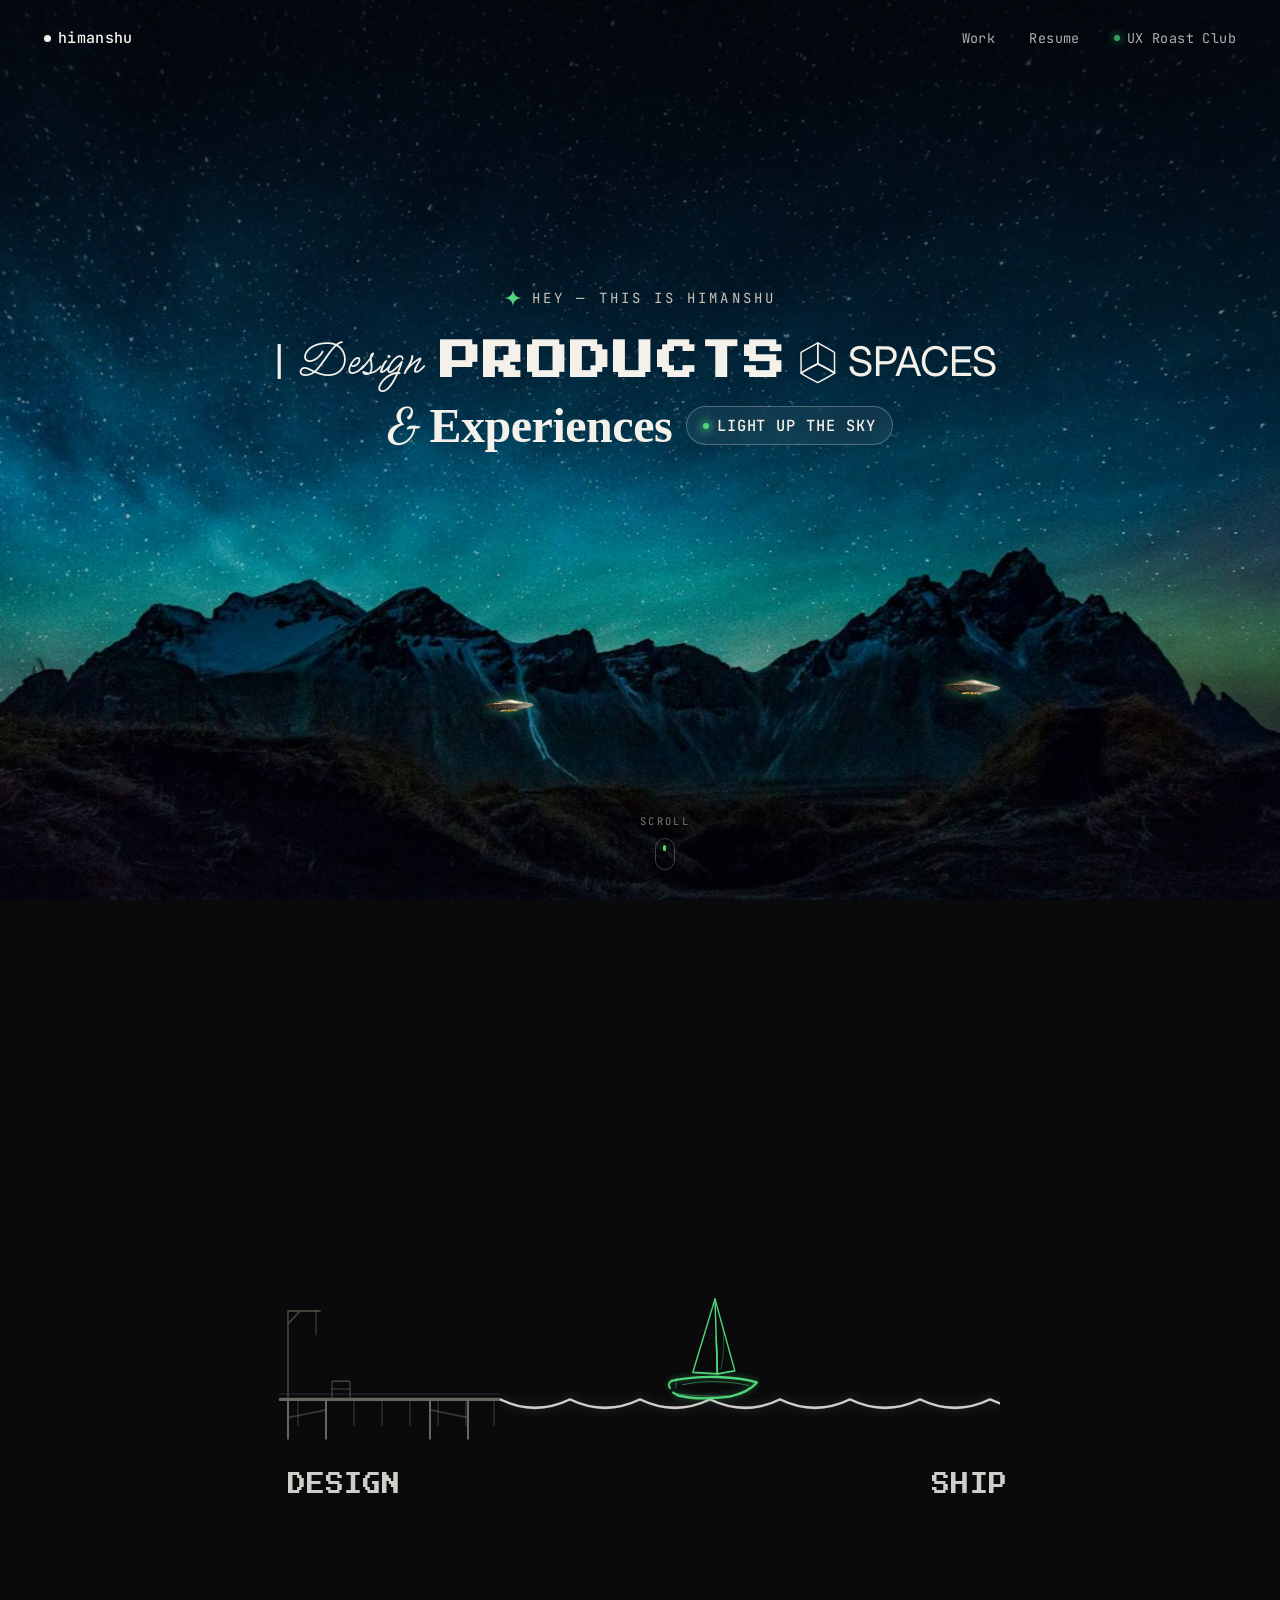
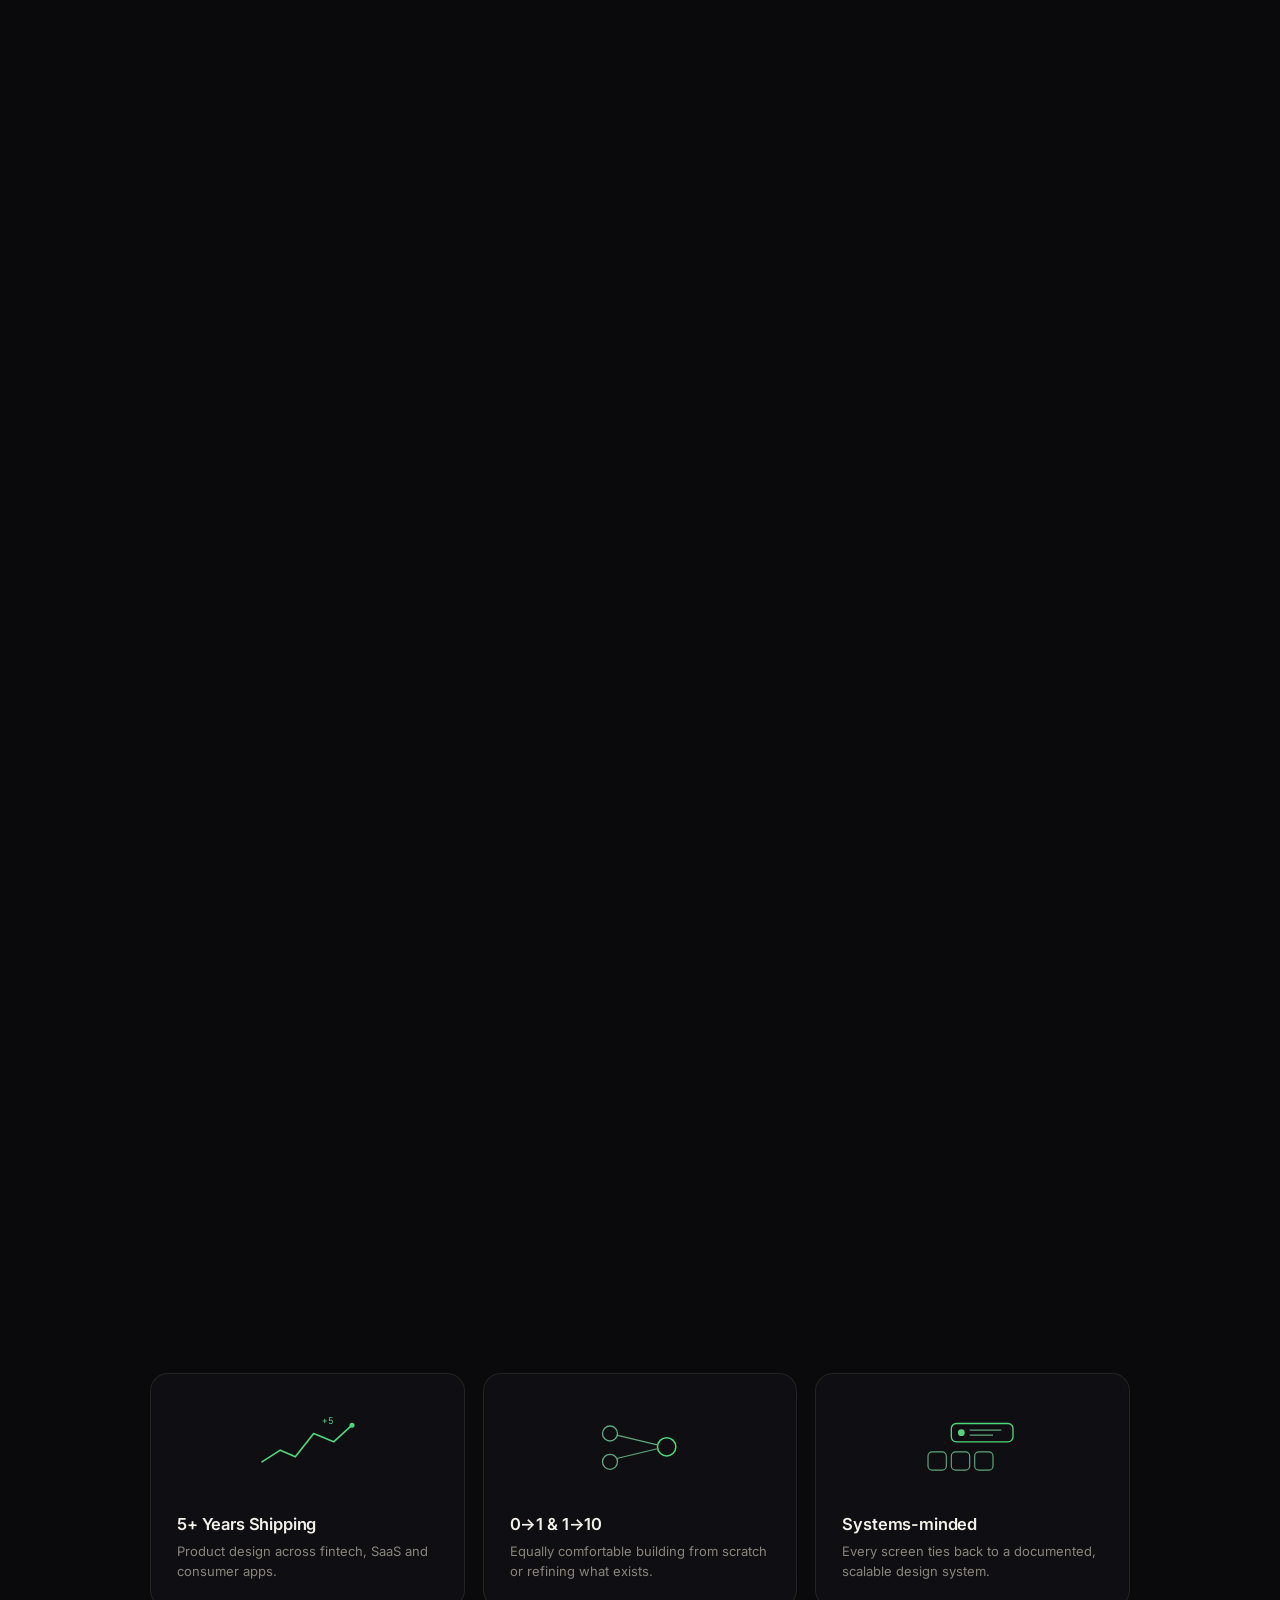
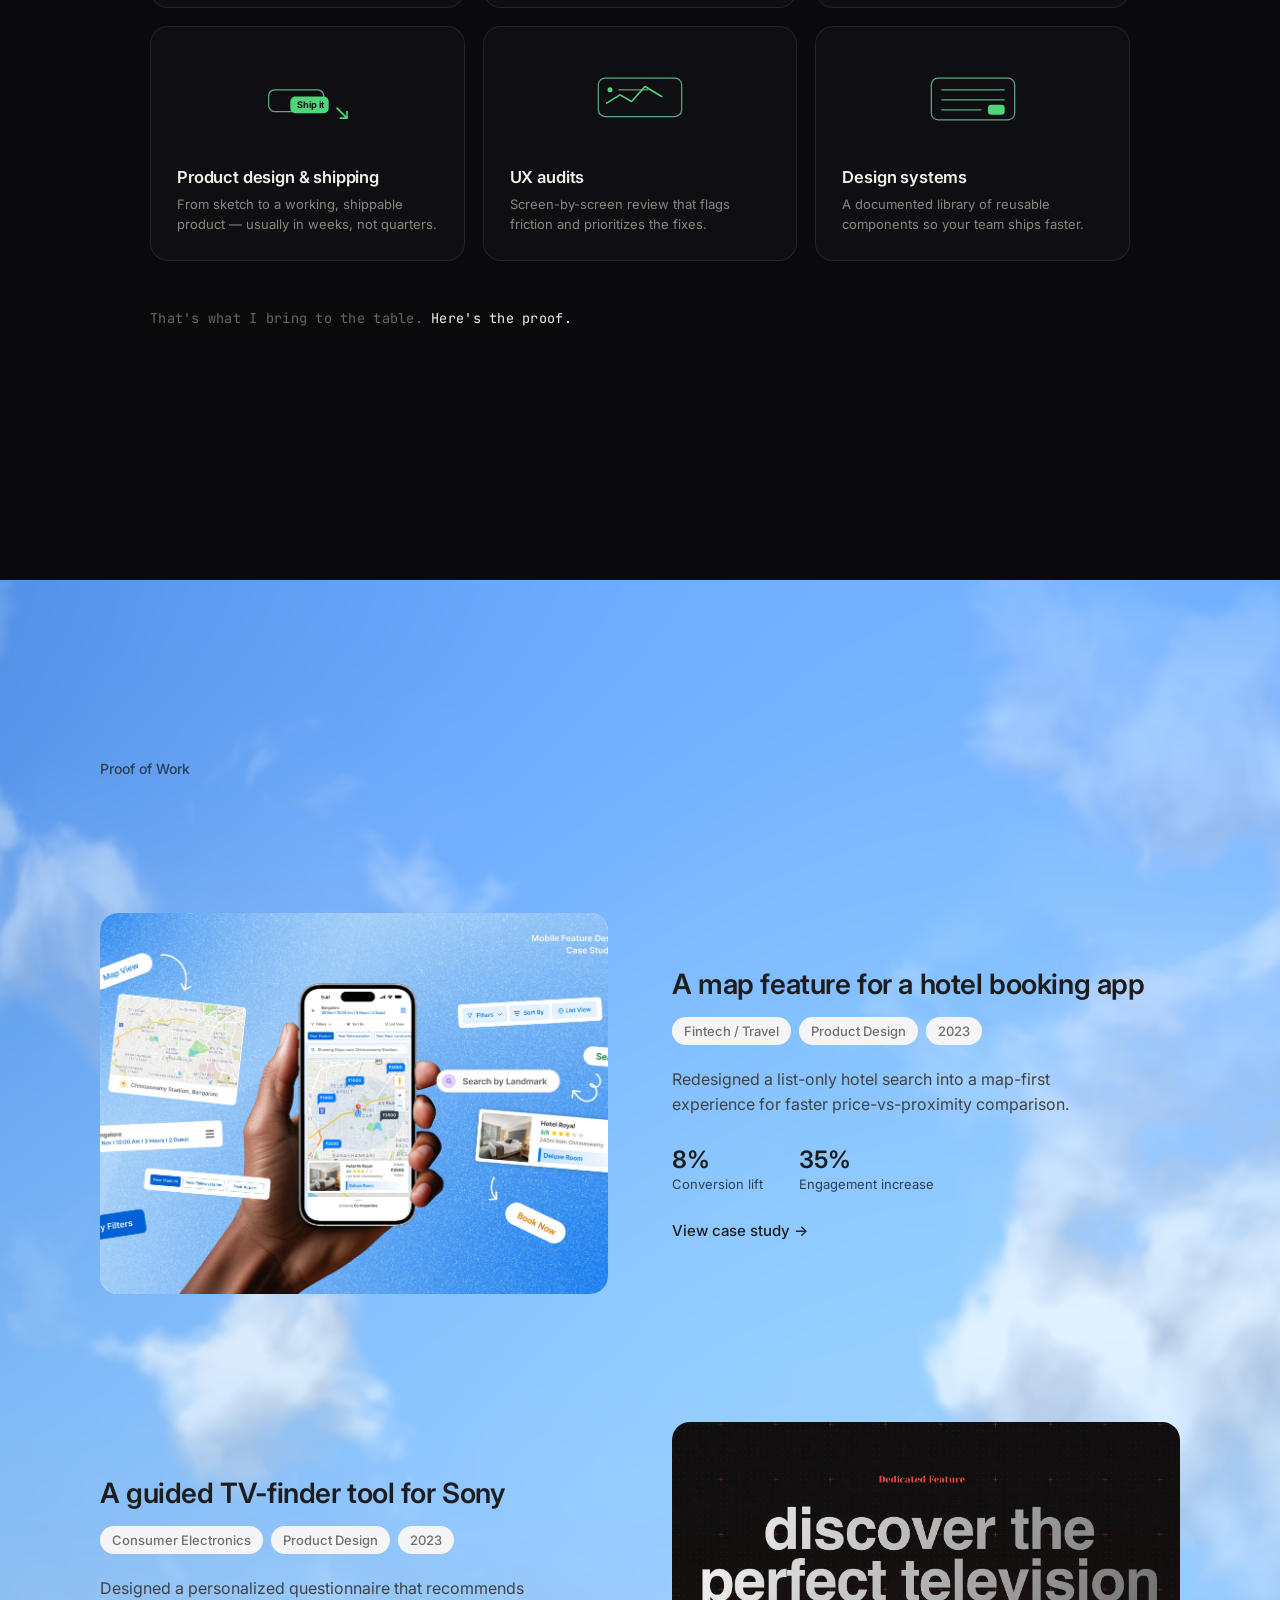
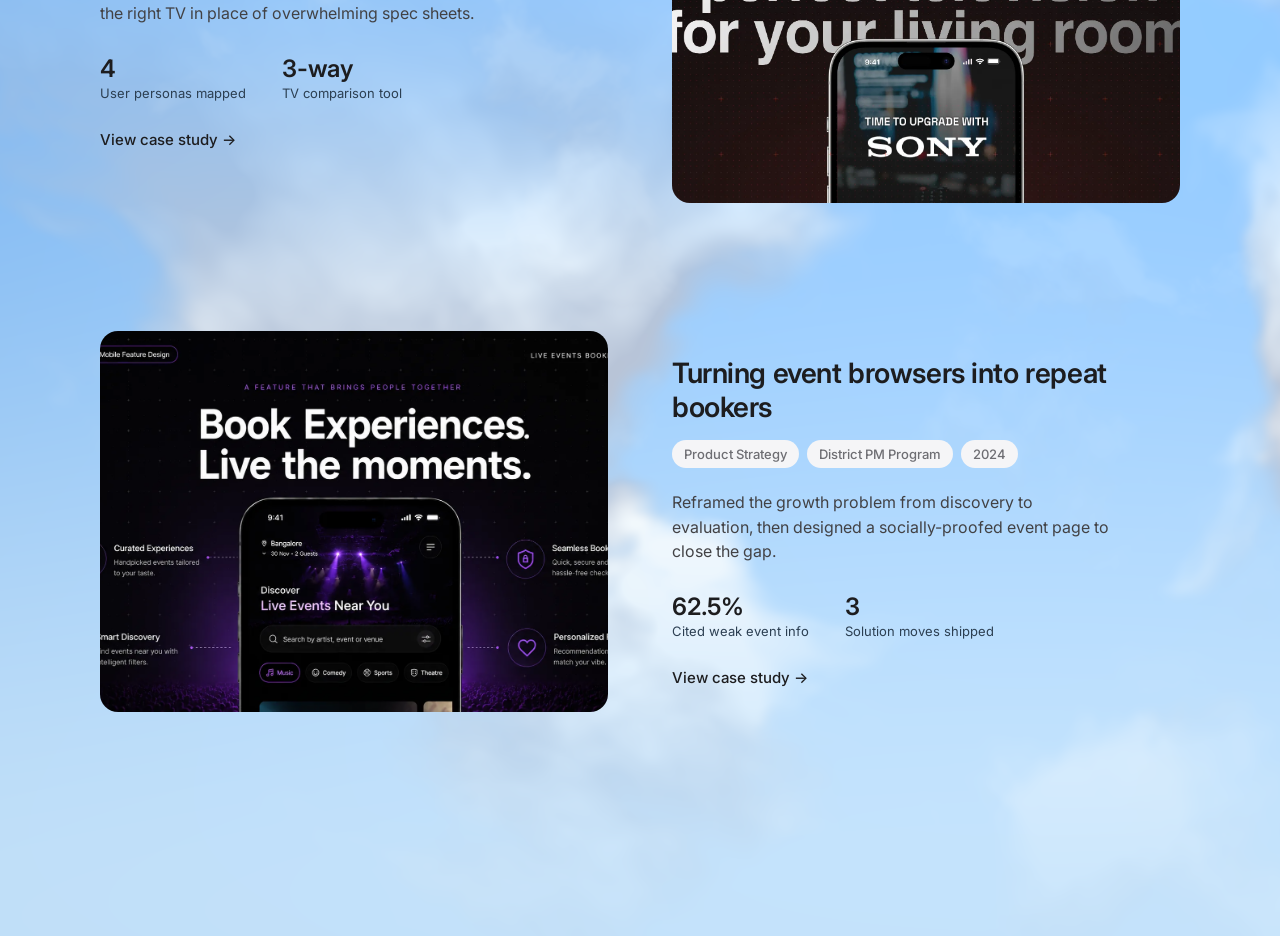
==== index.html @ 81240853 "rebuild proof of work section to match design Swap the flat white background for the design's sky-bl" ====
<!DOCTYPE html>
<html lang="en">
<head>
  <meta charset="UTF-8">
  <meta name="viewport" content="width=device-width, initial-scale=1">
  <title>Himanshu — Portfolio</title>
  <link rel="preconnect" href="https://fonts.googleapis.com">
  <link rel="preconnect" href="https://fonts.gstatic.com" crossorigin>
  <link href="https://fonts.googleapis.com/css2?family=Inter:wght@300;400;500;600;800&family=Dancing+Script:wght@700&family=Press+Start+2P&family=Meow+Script&family=Mountains+of+Christmas:wght@700&family=JetBrains+Mono:wght@400;500&display=swap" rel="stylesheet">
  <link rel="stylesheet" href="css/base.css">
  <link rel="stylesheet" href="css/sections/hero.css">
  <link rel="stylesheet" href="css/sections/ship.css">
  <link rel="stylesheet" href="css/sections/about.css">
  <link rel="stylesheet" href="css/sections/proof-of-work.css">
</head>
<body>

  <div class="bg-gradient bg-gradient--base"></div>
  <div class="bg-gradient bg-gradient--glow"></div>

  <section class="hero" id="hero" data-hero data-screen-label="Hero">

    <img class="hero__bg" data-hero-bg src="assets/images/night-sky.jpg" alt="">
    <div class="hero__gradient hero__gradient--bottom"></div>
    <div class="hero__gradient hero__gradient--vignette"></div>
    <canvas class="hero__aurora" data-hero-canvas></canvas>

    <div class="ufo ufo--a" data-ufo="0">
      <svg class="ufo__beam" viewBox="0 0 60 180">
        <path class="ufo__beam-path" data-ufo-beam d="M30 24 L4 165 L56 165 Z" fill="url(#ufoBeamGradientA)"></path>
        <defs>
          <linearGradient id="ufoBeamGradientA" x1="0" y1="0" x2="0" y2="1">
            <stop offset="0%" stop-color="#4fd67a" stop-opacity="0.85"></stop>
            <stop offset="100%" stop-color="#4fd67a" stop-opacity="0"></stop>
          </linearGradient>
        </defs>
      </svg>
      <img class="ufo__shape" data-ufo-shape src="assets/icons/ufo.png" alt="">
      <svg class="ufo__cloud" data-ufo-cloud viewBox="0 0 60 44">
        <g class="ufo__cloud-group" transform="translate(30 22) scale(2.6, 2.4) translate(-30 -22)">
          <ellipse cx="30" cy="22" rx="15" ry="9" fill="#f4f1ea" opacity="0.85"></ellipse>
          <ellipse cx="18" cy="24" rx="9" ry="7" fill="#f4f1ea" opacity="0.75"></ellipse>
          <ellipse cx="42" cy="24" rx="10" ry="7.5" fill="#f4f1ea" opacity="0.75"></ellipse>
          <ellipse cx="24" cy="17" rx="8" ry="6.5" fill="#f4f1ea" opacity="0.7"></ellipse>
          <ellipse cx="36" cy="16" rx="7.5" ry="6" fill="#f4f1ea" opacity="0.7"></ellipse>
          <ellipse cx="30" cy="27" rx="20" ry="6" fill="#f4f1ea" opacity="0.55"></ellipse>
        </g>
      </svg>
    </div>

    <div class="ufo ufo--b" data-ufo="1">
      <svg class="ufo__beam" viewBox="0 0 60 180">
        <path class="ufo__beam-path" data-ufo-beam d="M30 24 L4 165 L56 165 Z" fill="url(#ufoBeamGradientB)"></path>
        <defs>
          <linearGradient id="ufoBeamGradientB" x1="0" y1="0" x2="0" y2="1">
            <stop offset="0%" stop-color="#4fd67a" stop-opacity="0.85"></stop>
            <stop offset="100%" stop-color="#4fd67a" stop-opacity="0"></stop>
          </linearGradient>
        </defs>
      </svg>
      <img class="ufo__shape" data-ufo-shape src="assets/icons/ufo.png" alt="">
      <svg class="ufo__cloud" data-ufo-cloud viewBox="0 0 60 44">
        <g class="ufo__cloud-group" transform="translate(30 22) scale(2.6, 2.4) translate(-30 -22)">
          <ellipse cx="30" cy="22" rx="15" ry="9" fill="#f4f1ea" opacity="0.85"></ellipse>
          <ellipse cx="18" cy="24" rx="9" ry="7" fill="#f4f1ea" opacity="0.75"></ellipse>
          <ellipse cx="42" cy="24" rx="10" ry="7.5" fill="#f4f1ea" opacity="0.75"></ellipse>
          <ellipse cx="24" cy="17" rx="8" ry="6.5" fill="#f4f1ea" opacity="0.7"></ellipse>
          <ellipse cx="36" cy="16" rx="7.5" ry="6" fill="#f4f1ea" opacity="0.7"></ellipse>
          <ellipse cx="30" cy="27" rx="20" ry="6" fill="#f4f1ea" opacity="0.55"></ellipse>
        </g>
      </svg>
    </div>

    <nav class="hero__nav">
      <a href="#" class="hero__logo"><span class="hero__logo-dot"></span>himanshu</a>
      <div class="hero__nav-links">
        <a href="#work" class="hero__nav-link">Work</a>
        <a href="#resume" class="hero__nav-link">Resume</a>
        <a href="#roast" class="hero__nav-link hero__nav-link--accent">
          <span class="hero__nav-dot"></span>UX Roast Club
        </a>
      </div>
    </nav>

    <div class="hero__content" data-hero-text>
      <p class="hero__eyebrow">
        <svg class="hero__eyebrow-icon" viewBox="0 0 24 24" width="18" height="18">
          <path d="M12 0 C12 7, 17 12, 24 12 C17 12, 12 17, 12 24 C12 17, 7 12, 0 12 C7 12, 12 7, 12 0 Z" fill="#4fd67a"></path>
        </svg>
        Hey — This is Himanshu
      </p>
      <h1 class="hero__headline">
        <span class="hero__headline-row">
          <span class="hero__word hero__word--i">I</span>
          <span class="hero__word hero__word--design">Design</span>
          <span class="hero__word hero__word--products">Products</span>
          <span class="hero__cube" data-cube tabindex="0">
            <svg class="hero__cube-shape hero__cube-shape--cube is-active" viewBox="0 0 46 46">
              <g transform="rotate(180 22 24)">
                <path d="M22 4 C 28 7.3, 34.5 10, 39 13.5 C 34 16.7, 28.3 20, 22 23 C 16 20, 9.8 16.8, 5 13.5 C 10 10.2, 16 7.1, 22 4 Z" fill="none" stroke="currentColor" stroke-width="1.5" stroke-linejoin="round" stroke-linecap="round"></path>
                <path d="M5 13.5 C 5.3 20.3, 5 27.4, 5.2 34.5 C 8.9 36.8, 13.6 39.4, 22 44 C 22.3 37, 21.8 30, 22 23 C 16 20, 9.8 16.8, 5 13.5 Z" fill="none" stroke="currentColor" stroke-width="1.5" stroke-linejoin="round" stroke-linecap="round"></path>
                <path d="M39 13.5 C 38.6 20.4, 39.1 27.3, 38.9 34.5 C 35 36.9, 30 39.6, 22 44 C 21.7 37, 22.2 30, 22 23 C 28.3 20, 34 16.7, 39 13.5 Z" fill="none" stroke="currentColor" stroke-width="1.5" stroke-linejoin="round" stroke-linecap="round"></path>
              </g>
            </svg>
            <svg class="hero__cube-shape hero__cube-shape--pyramid" viewBox="0 0 46 46">
              <path d="M4 42 L4 33 L14 33 L14 25 L24 25 L24 16 L34 16 L34 6" fill="none" stroke="currentColor" stroke-width="1.6" stroke-linejoin="round" stroke-linecap="round"></path>
              <path d="M4 42 L10 45.5 L10 36.5 L4 33 M14 33 L20 36.5 L20 28.5 L14 25 M24 25 L30 28.5 L30 19.5 L24 16 M34 16 L40 19.5 L40 9.5 L34 6" fill="none" stroke="currentColor" stroke-width="1.6" stroke-linejoin="round" stroke-linecap="round"></path>
              <path d="M10 45.5 L20 42 L20 36.5 M20 36.5 L30 33 L30 28.5 M30 28.5 L40 25 L40 19.5" fill="none" stroke="currentColor" stroke-width="1.6" stroke-linejoin="round" stroke-linecap="round"></path>
            </svg>
            <svg class="hero__cube-shape hero__cube-shape--cylinder" viewBox="0 0 46 46">
              <path d="M9 5 L9 42 L20 42 L20 6" fill="none" stroke="currentColor" stroke-width="1.5" stroke-linejoin="round" stroke-linecap="round"></path>
              <path d="M20 6 L38 12 L33 40 L20 42" fill="none" stroke="currentColor" stroke-width="1.5" stroke-linejoin="round" stroke-linecap="round"></path>
              <circle cx="29" cy="26" r="1.4" fill="currentColor"></circle>
            </svg>
            <svg class="hero__cube-shape hero__cube-shape--window" viewBox="0 0 46 46">
              <path d="M14 42 L14 14 C 14 7, 18 3, 23 3 C 28 3, 32 7, 32 14 L32 42" fill="none" stroke="currentColor" stroke-width="1.5" stroke-linejoin="round" stroke-linecap="round"></path>
              <path d="M14 20 L32 20 M23 5 L23 42 M14 30 L32 30" fill="none" stroke="currentColor" stroke-width="1.3" stroke-linejoin="round" stroke-linecap="round"></path>
            </svg>
          </span>
          <span class="hero__word hero__word--spaces">Spaces</span>
          <span class="hero__break"></span>
          <span class="hero__word hero__word--amp">&amp;</span>
          <span class="hero__word hero__word--experiences">Experiences</span>
          <button type="button" class="hero__glow-btn" data-glow-btn>
            <span class="hero__glow-dot" data-glow-dot></span>
            <span data-glow-label>Light Up the Sky</span>
          </button>
        </span>
      </h1>
    </div>

    <div class="hero__scroll">
      <span class="hero__scroll-label">scroll</span>
      <span class="hero__scroll-track"><span class="hero__scroll-dot"></span></span>
    </div>

  </section>

  <section class="ship" id="ship" data-ship data-screen-label="Ship Interlude">
    <div class="ship__scroll-space">
      <div class="ship__sticky">
        <div class="ship__scene" data-ship-scene>
          <div class="ship__stage">
            <svg class="ship__svg" viewBox="0 0 860 200" width="100%" height="260" preserveAspectRatio="none">
              <g transform="translate(70, 30)">
                <path class="ship__dock" style="stroke-width: 1.6; stroke-linecap: round; stroke-linejoin: round; opacity: 0.6;" d="M8 108 L8 40 M8 40 L40 40 M8 50 L20 40"></path>
                <path class="ship__dock" style="stroke-width: 1.4; stroke-linecap: round; opacity: 0.5;" d="M36 40 L36 58"></path>
                <rect class="ship__dock" style="stroke-width: 1.4; opacity: 0.55;" x="52" y="94" width="18" height="14" rx="1.5"></rect>
                <path class="ship__dock" style="stroke-width: 1.2; opacity: 0.45;" d="M52 100 L70 100"></path>
                <path class="ship__dock" style="stroke-width: 2.4; stroke-linecap: round;" d="M0 108 L220 108"></path>
                <path class="ship__dock" style="stroke-width: 1; stroke-linecap: round; opacity: 0.55;" d="M18 108 L18 128 M46 108 L46 128 M74 108 L74 128 M102 108 L102 128 M130 108 L130 128 M158 108 L158 128 M186 108 L186 128 M214 108 L214 128"></path>
                <path class="ship__dock" style="stroke-width: 2; stroke-linecap: round;" d="M8 108 L8 138 M46 108 L46 138 M150 108 L150 138 M188 108 L188 138"></path>
                <path class="ship__dock" style="stroke-width: 1.3; opacity: 0.5;" d="M8 122 L46 116 M150 116 L188 122"></path>
                <path class="ship__dock" style="stroke-width: 1; stroke-linecap: round; opacity: 0.3;" d="M0 104 L220 104"></path>

                <text class="ship__label" x="8" y="182" text-anchor="start">DESIGN</text>
                <text class="ship__label" x="690" y="182" text-anchor="middle">SHIP</text>

                <clipPath id="shipWaterClip"><rect x="220" y="82" width="500" height="90"></rect></clipPath>
                <g clip-path="url(#shipWaterClip)">
                  <path class="ship__water" d="M220 108 Q 255 121 290 108 Q 325 121 360 108 Q 395 121 430 108 Q 465 121 500 108 Q 535 121 570 108 Q 605 121 640 108 Q 675 121 710 108 Q 745 121 780 108 Q 815 121 850 108 Q 885 121 920 108 Q 955 121 990 108"></path>
                </g>

                <g class="ship__vessel" data-ship-vessel>
                  <g class="ship__vessel-scale">
                    <g class="ship__vessel-drift" data-ship-drift>
                      <g class="ship__vessel-bob" data-ship-bob>
                        <g class="ship__vessel-lines">
                          <path class="ship__line ship__line--hull" style="--dash: 300;" d="M20 100 Q 15 95 22 91 Q 60 85 100 86 Q 140 87 165 93 Q 150 106 120 111 Q 70 116 35 110 Q 22 106 20 100 Z"></path>
                          <path class="ship__line ship__line--deck" style="--dash: 115;" d="M40 96 Q 70 91 100 92 Q 130 93 152 97"></path>
                          <path class="ship__line ship__line--keel" style="--dash: 120;" d="M30 107 Q 70 112 120 110 Q 138 109 148 104"></path>
                          <path class="ship__line ship__line--mast" style="--dash: 97;" d="M95 -14 L99 82"></path>
                          <path class="ship__line ship__line--jib" style="--dash: 180;" d="M95 -14 L58 80 L99 82 Z"></path>
                          <path class="ship__line ship__line--main" style="--dash: 175;" d="M95 -14 L128 78 L99 82 Z"></path>
                          <path class="ship__line ship__line--batten" style="--dash: 60;" d="M108 20 Q 112 50 105 76"></path>
                          <path class="ship__line ship__line--porthole" style="--dash: 18;" d="M30 100 L30 90 Q 30 87 33 88"></path>
                        </g>
                      </g>
                    </g>
                  </g>
                </g>
              </g>
            </svg>
          </div>
        </div>
      </div>
    </div>
  </section>

  <section class="about" id="about" data-about>
    <div class="about__inner">
      <div class="about__grid">

        <article class="about-card" style="--delay: 0.04s;">
          <div class="about-card__icon">
            <svg viewBox="0 0 120 70" width="100" height="60">
              <path class="about-chart-line" d="M6 54 L28 40 L46 48 L68 20 L92 30 L114 10"></path>
              <circle class="about-chart-dot" cx="114" cy="10" r="3"></circle>
              <text class="about-chart-label" x="78" y="8">+5</text>
            </svg>
          </div>
          <div class="about-card__body">
            <h3 class="about-card__title">5+ Years Shipping</h3>
            <p class="about-card__desc">Product design across fintech, SaaS and consumer apps.</p>
          </div>
        </article>

        <article class="about-card" style="--delay: 0.09s;">
          <div class="about-card__icon">
            <svg viewBox="0 0 120 70" width="100" height="60">
              <circle class="about-node" cx="24" cy="20" r="9"></circle>
              <circle class="about-node about-node--delay" cx="24" cy="54" r="9"></circle>
              <circle class="about-node--big" cx="92" cy="36" r="11"></circle>
              <path class="about-node-link" d="M32 22 L82 34 M32 50 L82 38"></path>
            </svg>
          </div>
          <div class="about-card__body">
            <h3 class="about-card__title">0&rarr;1 &amp; 1&rarr;10</h3>
            <p class="about-card__desc">Equally comfortable building from scratch or refining what exists.</p>
          </div>
        </article>

        <article class="about-card" style="--delay: 0.14s;">
          <div class="about-card__icon">
            <svg viewBox="0 0 120 70" width="100" height="60">
              <rect class="about-frame" x="34" y="8" width="74" height="22" rx="6"></rect>
              <circle class="about-frame-dot" cx="46" cy="19" r="4"></circle>
              <path class="about-frame-lines" d="M56 16 L94 16 M56 22 L84 22"></path>
              <rect class="about-block" x="6" y="42" width="22" height="22" rx="5"></rect>
              <rect class="about-block about-block--d2" x="34" y="42" width="22" height="22" rx="5"></rect>
              <rect class="about-block about-block--d3" x="62" y="42" width="22" height="22" rx="5"></rect>
            </svg>
          </div>
          <div class="about-card__body">
            <h3 class="about-card__title">Systems-minded</h3>
            <p class="about-card__desc">Every screen ties back to a documented, scalable design system.</p>
          </div>
        </article>

        <article class="about-card" style="--delay: 0.19s;">
          <div class="about-card__icon">
            <svg viewBox="0 0 120 70" width="100" height="60">
              <rect class="about-ship-frame" x="14" y="24" width="66" height="26" rx="7"></rect>
              <rect class="about-ship-btn" x="40" y="32" width="46" height="20" rx="6"></rect>
              <text class="about-ship-label" x="48" y="46">Ship it</text>
              <path class="about-cursor" d="M96 46 L108 58 M108 58 L100 58 M108 58 L108 50"></path>
            </svg>
          </div>
          <div class="about-card__body">
            <h3 class="about-card__title">Product design &amp; shipping</h3>
            <p class="about-card__desc">From sketch to a working, shippable product — usually in weeks, not quarters.</p>
          </div>
        </article>

        <article class="about-card" style="--delay: 0.24s;">
          <div class="about-card__icon">
            <svg viewBox="0 0 120 70" width="100" height="60">
              <rect class="about-audit-frame" x="10" y="10" width="100" height="46" rx="8"></rect>
              <circle class="about-audit-dot" cx="24" cy="24" r="3"></circle>
              <path class="about-audit-line" d="M34 24 L70 24"></path>
              <path class="about-audit-check" d="M20 40 L36 30 L50 38 L66 20 L86 32"></path>
            </svg>
          </div>
          <div class="about-card__body">
            <h3 class="about-card__title">UX audits</h3>
            <p class="about-card__desc">Screen-by-screen review that flags friction and prioritizes the fixes.</p>
          </div>
        </article>

        <article class="about-card" style="--delay: 0.29s;">
          <div class="about-card__icon">
            <svg viewBox="0 0 120 70" width="100" height="60">
              <rect class="about-ds-frame" x="10" y="10" width="100" height="50" rx="8"></rect>
              <path class="about-ds-lines" d="M22 24 L98 24 M22 36 L98 36 M22 48 L70 48"></path>
              <rect class="about-ds-badge" x="78" y="42" width="20" height="12" rx="4"></rect>
            </svg>
          </div>
          <div class="about-card__body">
            <h3 class="about-card__title">Design systems</h3>
            <p class="about-card__desc">A documented library of reusable components so your team ships faster.</p>
          </div>
        </article>

      </div>
      <p class="about__note">That's what I bring to the table. <span class="about__note-strong">Here's the proof.</span></p>
    </div>
  </section>

  <section class="proof" id="work" data-proof data-screen-label="Proof of Work">
    <canvas class="proof__sky" data-proof-sky></canvas>
    <div class="proof__inner">
      <p class="proof__label">Proof of Work</p>

      <a class="proof__item" href="hotel-map.html">
        <div class="proof__media" style="order: 1; background: #eef3fb;">
          <img class="proof__media-img" src="assets/case-studies/proof-of-work/hotel-card.webp" alt="">
        </div>
        <div class="proof__body" style="order: 2;">
          <h3 class="proof__title">A map feature for a hotel booking app</h3>
          <div class="proof__tags">
            <span class="proof__tag">Fintech / Travel</span>
            <span class="proof__tag">Product Design</span>
            <span class="proof__tag">2023</span>
          </div>
          <p class="proof__usp">Redesigned a list-only hotel search into a map-first experience for faster price-vs-proximity comparison.</p>
          <div class="proof__metrics">
            <div class="proof__metric">
              <div class="proof__metric-value">8%</div>
              <div class="proof__metric-label">Conversion lift</div>
            </div>
            <div class="proof__metric">
              <div class="proof__metric-value">35%</div>
              <div class="proof__metric-label">Engagement increase</div>
            </div>
          </div>
          <span class="proof__cta">View case study &rarr;</span>
        </div>
      </a>

      <a class="proof__item" href="sony-tv-finder.html">
        <div class="proof__media" style="order: 2;">
          <img class="proof__media-img" src="assets/case-studies/proof-of-work/sony-card.webp" alt="">
        </div>
        <div class="proof__body" style="order: 1;">
          <h3 class="proof__title">A guided TV-finder tool for Sony</h3>
          <div class="proof__tags">
            <span class="proof__tag">Consumer Electronics</span>
            <span class="proof__tag">Product Design</span>
            <span class="proof__tag">2023</span>
          </div>
          <p class="proof__usp">Designed a personalized questionnaire that recommends the right TV in place of overwhelming spec sheets.</p>
          <div class="proof__metrics">
            <div class="proof__metric">
              <div class="proof__metric-value">4</div>
              <div class="proof__metric-label">User personas mapped</div>
            </div>
            <div class="proof__metric">
              <div class="proof__metric-value">3-way</div>
              <div class="proof__metric-label">TV comparison tool</div>
            </div>
          </div>
          <span class="proof__cta">View case study &rarr;</span>
        </div>
      </a>

      <a class="proof__item" href="district-zomato.html">
        <div class="proof__media" style="order: 1;">
          <img class="proof__media-img" src="assets/case-studies/proof-of-work/zomato-card.webp" alt="">
        </div>
        <div class="proof__body" style="order: 2;">
          <h3 class="proof__title">Turning event browsers into repeat bookers</h3>
          <div class="proof__tags">
            <span class="proof__tag">Product Strategy</span>
            <span class="proof__tag">District PM Program</span>
            <span class="proof__tag">2024</span>
          </div>
          <p class="proof__usp">Reframed the growth problem from discovery to evaluation, then designed a socially-proofed event page to close the gap.</p>
          <div class="proof__metrics">
            <div class="proof__metric">
              <div class="proof__metric-value">62.5%</div>
              <div class="proof__metric-label">Cited weak event info</div>
            </div>
            <div class="proof__metric">
              <div class="proof__metric-value">3</div>
              <div class="proof__metric-label">Solution moves shipped</div>
            </div>
          </div>
          <span class="proof__cta">View case study &rarr;</span>
        </div>
      </a>

    </div>
  </section>

  <script type="module" src="js/main.js"></script>
</body>
</html>
---- css/base.css ----
:root {
  --color-bg: #0a0a0c;
  --color-text: #f4f1ea;
  --color-text-dim: #c8c2b6;
  --color-text-faint: #7c766b;
  --color-accent: #4fd67a;
  --color-accent-dim: #5ea87e;
  --font-mono: 'JetBrains Mono', monospace;
  --font-sans: 'Inter', sans-serif;
}

* {
  margin: 0;
  padding: 0;
  box-sizing: border-box;
}

html,
body {
  background: var(--color-bg);
  -webkit-font-smoothing: antialiased;
}

body {
  font-family: var(--font-sans);
}

a {
  color: inherit;
  text-decoration: none;
}

img {
  max-width: 100%;
  display: block;
}

.bg-gradient {
  position: fixed;
  inset: 0;
  z-index: 0;
  pointer-events: none;
}

.bg-gradient--base {
  background: linear-gradient(180deg, #070a12 0%, #0b1120 50%, #070a12 100%);
}

.bg-gradient--glow {
  background: radial-gradient(120% 70% at 50% 0%, rgba(122, 196, 164, 0.10) 0%, rgba(122, 196, 164, 0) 60%);
}
---- css/sections/hero.css ----
.hero {
  position: relative;
  width: 100%;
  height: 100svh;
  min-height: 480px;
  overflow: hidden;
  background: var(--color-bg);
  color: var(--color-text);
  font-family: var(--font-mono);
}

.hero__bg {
  position: absolute;
  inset: 0;
  width: 100%;
  height: 100%;
  object-fit: cover;
  object-position: center 65%;
  z-index: 0;
  filter: brightness(0.82) saturate(1.05);
  will-change: transform;
}

.hero__gradient {
  position: absolute;
  inset: 0;
  z-index: 0;
  pointer-events: none;
}

.hero__gradient--bottom {
  background: linear-gradient(to bottom, rgba(4, 6, 10, 0.8) 0%, rgba(4, 6, 10, 0.42) 32%, transparent 55%);
}

.hero__gradient--vignette {
  background: radial-gradient(120% 90% at 50% 42%, transparent 35%, rgba(4, 6, 12, 0.62) 100%);
}

.hero__aurora {
  position: absolute;
  inset: 0;
  width: 100%;
  height: 100%;
  display: block;
  z-index: 1;
  mix-blend-mode: screen;
  will-change: transform;
}

/* UFOs */

.ufo {
  position: absolute;
  top: 0;
  left: 0;
  width: 64px;
  height: 40px;
  z-index: 6;
  pointer-events: auto;
  cursor: default;
  will-change: transform;
  filter: drop-shadow(0 0 6px rgba(79, 214, 122, 0.55));
  transition: filter 0.6s ease;
}

.ufo--b {
  width: 56px;
  height: 35px;
}

.ufo.is-cloud {
  filter: drop-shadow(0 0 4px rgba(244, 241, 234, 0.35));
}

.ufo__beam {
  position: absolute;
  left: 3%;
  top: 0;
  width: 94%;
  height: 282%;
  overflow: visible;
  color: var(--color-text);
  pointer-events: none;
}

.ufo__beam-path {
  opacity: 0;
  transition: opacity 1.2s ease;
}

.ufo__beam-path.is-on {
  animation: ufoBeamPulse 2.2s ease-in-out infinite;
}

.ufo--b .ufo__beam-path.is-on {
  animation-duration: 2.6s;
}

.ufo__shape {
  position: absolute;
  inset: 0;
  width: 100%;
  height: 100%;
  object-fit: contain;
  opacity: 1;
  transition: opacity 0.6s ease;
  pointer-events: none;
}

.ufo.is-cloud .ufo__shape {
  opacity: 0;
}

.ufo__cloud {
  position: absolute;
  inset: 0;
  width: 100%;
  height: 100%;
  overflow: visible;
  pointer-events: none;
}

.ufo__cloud-group {
  opacity: 0;
  transition: opacity 0.6s ease;
  filter: blur(2.2px);
}

.ufo.is-cloud .ufo__cloud-group {
  opacity: 1;
}

/* Nav */

.hero__nav {
  position: absolute;
  top: 0;
  left: 0;
  right: 0;
  z-index: 3;
  display: flex;
  align-items: center;
  justify-content: space-between;
  padding: 28px 44px;
  animation: fadeUp 0.9s ease both;
  animation-delay: 0.1s;
}

.hero__logo {
  font-family: var(--font-mono);
  font-size: 15px;
  letter-spacing: 0.02em;
  font-weight: 500;
  color: var(--color-text);
  display: inline-flex;
  align-items: center;
  gap: 7px;
}

.hero__logo-dot {
  width: 7px;
  height: 7px;
  border-radius: 50%;
  background: var(--color-text);
  display: inline-block;
}

.hero__nav-links {
  display: flex;
  align-items: center;
  gap: 34px;
  font-size: 13.5px;
  letter-spacing: 0.03em;
}

.hero__nav-link {
  position: relative;
  color: var(--color-text);
  opacity: 0.72;
  text-underline-offset: 4px;
  transition: opacity 0.25s ease, text-shadow 0.25s ease, color 0.25s ease;
}

.hero__nav-link:hover {
  opacity: 1;
  text-shadow: 0 0 12px rgba(244, 241, 234, 0.5);
  text-decoration: underline;
}

.hero__nav-link--accent {
  display: inline-flex;
  align-items: center;
  gap: 7px;
  white-space: nowrap;
}

.hero__nav-link--accent:hover {
  color: var(--color-accent);
  text-shadow: 0 0 12px rgba(79, 214, 122, 0.6);
}

.hero__nav-dot {
  width: 6px;
  height: 6px;
  border-radius: 50%;
  background: var(--color-accent);
  display: inline-block;
  box-shadow: 0 0 8px 1px rgba(79, 214, 122, 0.7);
}

/* Content / headline */

.hero__content {
  position: relative;
  z-index: 2;
  height: 100%;
  display: flex;
  flex-direction: column;
  align-items: center;
  justify-content: center;
  text-align: center;
  padding: 0 44px;
  margin: 0 auto;
  width: 100%;
  transform: translateY(-9vh);
  will-change: transform;
}

.hero__eyebrow {
  font-family: var(--font-mono);
  font-size: 14px;
  letter-spacing: 0.22em;
  text-transform: uppercase;
  color: var(--color-text-dim);
  margin-bottom: 30px;
  opacity: 0;
  animation: softFade 1.2s ease 0.2s both;
  display: flex;
  align-items: center;
  gap: 10px;
}

.hero__eyebrow-icon {
  display: inline-block;
  vertical-align: middle;
}

.hero__headline {
  font-family: var(--font-sans);
  font-weight: 800;
  font-size: clamp(26px, 4.1vw, 48px);
  line-height: 0.98;
  letter-spacing: -0.01em;
  text-transform: uppercase;
  color: var(--color-text);
  text-shadow: 0 2px 40px rgba(0, 0, 0, 0.5);
  margin: 0;
  max-width: 30ch;
}

.hero__headline-row {
  display: flex;
  align-items: center;
  flex-wrap: wrap;
  justify-content: center;
  row-gap: 8px;
}

.hero__word {
  display: inline-block;
  opacity: 0;
  text-shadow: none;
  margin-right: 0.22em;
  animation: blurIn 1.1s cubic-bezier(0.16, 1, 0.3, 1) both;
}

.hero__word--i {
  font-family: var(--font-sans);
  font-weight: 300;
  animation-delay: 0.5s;
}

.hero__word--design {
  font-family: 'Meow Script', cursive;
  font-weight: 300;
  text-transform: none;
  font-size: calc(1em + 2px);
  vertical-align: 0.15em;
  transform: scale(1.7);
  margin-right: 0.4em;
  animation-delay: 0.56s;
}

.hero__word--products {
  font-family: 'Press Start 2P', monospace;
  font-weight: 800;
  font-size: 0.85em;
  letter-spacing: 0.06em;
  animation-delay: 0.62s;
}

.hero__word--spaces {
  font-family: var(--font-sans);
  font-weight: 400;
  font-size: 0.85em;
  animation-delay: 0.68s;
}

.hero__word--amp {
  font-family: 'Dancing Script', cursive;
  font-weight: 800;
  text-transform: none;
  animation-delay: 0.74s;
}

.hero__word--experiences {
  font-family: 'Mountains of Christmas', cursive;
  font-weight: 800;
  text-transform: none;
  animation-delay: 0.8s;
}

.hero__break {
  flex-basis: 100%;
  height: 0;
}

.hero__cube {
  position: relative;
  display: inline-flex;
  align-items: center;
  width: 0.95em;
  height: 0.95em;
  vertical-align: -0.08em;
  margin-right: 0.14em;
  cursor: pointer;
  opacity: 0;
  animation: blurIn 1.1s cubic-bezier(0.16, 1, 0.3, 1) 0.68s both;
}

.hero__cube-shape {
  position: absolute;
  inset: 0;
  overflow: visible;
  color: var(--color-text);
  opacity: 0;
  transform: scale(0.82) rotate(-6deg);
  transition: opacity 0.16s ease, transform 0.16s cubic-bezier(0.34, 1.56, 0.64, 1);
}

.hero__cube-shape.is-active {
  opacity: 1;
  transform: scale(1) rotate(0deg);
}

.hero__glow-btn {
  display: inline-flex;
  align-items: center;
  gap: 8px;
  margin-left: 0.2em;
  padding: 8px 16px;
  background: rgba(244, 241, 234, 0.06);
  border: 1px solid rgba(244, 241, 234, 0.28);
  border-radius: 30px;
  color: var(--color-text);
  font-family: var(--font-mono);
  font-size: 0.32em;
  font-weight: 500;
  letter-spacing: 0.06em;
  text-transform: uppercase;
  white-space: nowrap;
  cursor: pointer;
  backdrop-filter: blur(6px);
  box-shadow: inset 0 0 0 0 rgba(79, 214, 122, 0);
  transition: background 0.5s ease, box-shadow 0.6s ease, border-color 0.6s ease;
  vertical-align: middle;
}

.hero__glow-btn:hover:not(.is-active) {
  background: rgba(244, 241, 234, 0.14);
  border-color: rgba(79, 214, 122, 0.6);
  box-shadow: inset 0 0 12px 1px rgba(79, 214, 122, 0.07);
}

.hero__glow-btn.is-active {
  cursor: default;
  opacity: 0.75;
  pointer-events: none;
}

.hero__glow-dot {
  width: 6px;
  height: 6px;
  border-radius: 50%;
  background: var(--color-accent);
  display: inline-block;
  box-shadow: 0 0 8px 2px rgba(79, 214, 122, 0.7);
}

.hero__glow-btn.is-active .hero__glow-dot {
  display: none;
}

/* Scroll indicator */

.hero__scroll {
  position: absolute;
  bottom: 30px;
  left: 50%;
  transform: translateX(-50%);
  z-index: 3;
  display: flex;
  flex-direction: column;
  align-items: center;
  gap: 10px;
  animation: fadeUp 1s ease both;
  animation-delay: 1.2s;
}

.hero__scroll-label {
  font-family: var(--font-mono);
  font-size: 10.5px;
  letter-spacing: 0.22em;
  text-transform: uppercase;
  color: var(--color-text-faint);
}

.hero__scroll-track {
  width: 20px;
  height: 32px;
  border: 1px solid rgba(244, 241, 234, 0.25);
  border-radius: 12px;
  display: flex;
  justify-content: center;
  padding-top: 6px;
}

.hero__scroll-dot {
  width: 3px;
  height: 6px;
  border-radius: 3px;
  background: var(--color-accent);
  animation: scrollDot 1.6s ease-in-out infinite;
}

/* Keyframes */

@keyframes fadeUp {
  from { opacity: 0; transform: translateY(12px); }
  to { opacity: 1; transform: translateY(0); }
}

@keyframes softFade {
  from { opacity: 0; filter: blur(6px); }
  to { opacity: 1; filter: blur(0); }
}

@keyframes blurIn {
  from { opacity: 0; filter: blur(16px); transform: translateY(16px); }
  to { opacity: 1; filter: blur(0); transform: translateY(0); }
}

@keyframes scrollDot {
  0% { transform: translateY(0); opacity: 0; }
  30% { opacity: 1; }
  100% { transform: translateY(14px); opacity: 0; }
}

@keyframes ufoBeamPulse {
  0%, 100% { opacity: 0.35; }
  50% { opacity: 0.7; }
}

/* Responsive */

@media (max-width: 720px) {
  .hero__nav {
    padding: 20px 22px;
  }

  .hero__nav-links {
    gap: 18px;
    font-size: 12px;
  }

  .hero__content {
    padding: 0 22px;
    transform: translateY(-6vh);
  }

  .hero__headline {
    max-width: 22ch;
  }

  .ufo--a {
    width: 48px;
    height: 30px;
  }

  .ufo--b {
    width: 42px;
    height: 26px;
  }
}

@media (max-width: 420px) {
  .hero__nav-links {
    gap: 12px;
    font-size: 11px;
  }

  .hero__eyebrow {
    font-size: 12px;
    letter-spacing: 0.16em;
  }

  .hero__glow-btn {
    font-size: 0.36em;
    padding: 7px 13px;
  }
}
---- css/sections/ship.css ----
.ship {
  position: relative;
  width: 100%;
  background: transparent;
  color: var(--color-text);
}

.ship__scroll-space {
  position: relative;
  height: 220vh;
}

.ship__sticky {
  position: sticky;
  top: 0;
  height: 100vh;
  display: flex;
  align-items: center;
  padding: 90px 44px;
  overflow: hidden;
}

.ship__scene {
  max-width: 860px;
  margin: 0 auto;
  width: 100%;
}

.ship__stage {
  position: relative;
  width: 100%;
  height: 260px;
}

.ship__svg {
  overflow: visible;
  display: block;
}

.ship__dock {
  fill: none;
  stroke: #6b665d;
}

.ship__label {
  font-family: 'Press Start 2P', monospace;
  font-size: 18px;
  letter-spacing: 0.04em;
  fill: var(--color-text);
  opacity: 0.85;
}

.ship__water {
  fill: none;
  stroke: var(--color-text);
  stroke-width: 2;
  stroke-linecap: round;
  opacity: 0.85;
  filter: drop-shadow(0 0 4px rgba(244, 241, 234, 0.3));
  animation: waterFlow 1.15s linear infinite;
}

/* Vessel */

.ship__vessel {
  transform: translate(0, 0);
  transition: transform 2.2s ease 1.4s;
}

.ship.is-in .ship__vessel {
  transform: translate(340px, 0);
}

.ship__vessel-scale {
  transform: scale(0.6);
  transform-origin: 95px 98px;
}

.ship__vessel-drift {
  animation: none;
}

.ship.is-in .ship__vessel-drift {
  animation: shipDriftLoop 8s ease-in-out infinite 3.6s;
}

.ship__vessel-bob {
  animation: none;
}

.ship.is-in .ship__vessel-bob {
  animation: shipBobLoop 2.4s ease-in-out infinite 1.6s;
}

.ship__vessel-lines {
  transform-origin: 95px 55px;
}

.ship__line {
  fill: none;
  stroke: var(--color-accent);
  stroke-dasharray: var(--dash);
  stroke-dashoffset: var(--dash);
}

.ship.is-in .ship__line {
  stroke-dashoffset: 0;
}

.ship__line--hull {
  stroke-width: 3;
  stroke-linejoin: round;
  stroke-linecap: round;
  filter: drop-shadow(0 0 4px rgba(79, 214, 122, 0.5));
}

.ship__line--deck {
  stroke-width: 1.3;
  opacity: 0.5;
}

.ship__line--keel {
  stroke-width: 1.3;
  opacity: 0.45;
}

.ship__line--mast {
  stroke-width: 2.4;
  stroke-linecap: round;
}

.ship__line--jib {
  stroke-width: 2.3;
  stroke-linejoin: round;
}

.ship__line--main {
  stroke-width: 2.3;
  stroke-linejoin: round;
}

.ship__line--batten {
  stroke-width: 1.2;
  opacity: 0.4;
}

.ship__line--porthole {
  stroke-width: 1.4;
  stroke-linecap: round;
  opacity: 0.55;
}

/* Keyframes */

@keyframes shipBobLoop {
  0%, 100% { transform: translateY(0); }
  50% { transform: translateY(-6px); }
}

@keyframes shipDriftLoop {
  0%, 100% { transform: translateX(20px); }
  50% { transform: translateX(45px); }
}

@keyframes waterFlow {
  from { transform: translateX(0); }
  to { transform: translateX(-70px); }
}

/* Responsive */

@media (max-width: 720px) {
  .ship__sticky {
    padding: 60px 22px;
  }

  .ship__label {
    font-size: 14px;
  }
}
---- css/sections/about.css ----
.about {
  position: relative;
  width: 100%;
  min-height: 100vh;
  background: transparent;
  color: var(--color-text);
  padding: 40px 44px 200px;
  display: flex;
  align-items: center;
}

.about__inner {
  max-width: 980px;
  margin: 0 auto;
  width: 100%;
}

.about__grid {
  display: grid;
  grid-template-columns: repeat(3, 1fr);
  gap: 18px;
}

.about__note {
  font-family: var(--font-mono);
  font-size: 13.5px;
  letter-spacing: 0.02em;
  color: #6b665d;
  margin: 48px 0 0;
}

.about__note-strong {
  color: var(--color-text);
}

/* Cards */

.about-card {
  position: relative;
  opacity: 0;
  transform: translateY(16px) scale(0.97);
  transition: opacity 0.5s ease-out var(--delay, 0s), transform 0.5s ease-out var(--delay, 0s), background 0.25s ease, border-color 0.25s ease, box-shadow 0.25s ease;
  background: linear-gradient(rgba(244, 241, 234, 0.022), rgba(244, 241, 234, 0.022)), rgba(10, 11, 16, 0.5);
  backdrop-filter: blur(14px) saturate(120%);
  -webkit-backdrop-filter: blur(14px) saturate(120%);
  border: 1px solid rgba(244, 241, 234, 0.09);
  border-radius: 18px;
  padding: 26px;
  display: flex;
  flex-direction: column;
  gap: 22px;
  min-height: 200px;
}

.about.is-in .about-card {
  opacity: 1;
  transform: translateY(0) scale(1);
}

.about.is-in .about-card:hover {
  transform: translateY(-5px) scale(1);
  background: linear-gradient(rgba(79, 214, 122, 0.07), rgba(79, 214, 122, 0.07)), rgba(10, 11, 16, 0.55);
  border-color: rgba(79, 214, 122, 0.5);
  box-shadow: 0 12px 28px -8px rgba(79, 214, 122, 0.25);
}

.about-card__icon {
  height: 92px;
  display: flex;
  align-items: center;
  justify-content: center;
}

.about-card__title {
  font-family: var(--font-sans);
  font-weight: 600;
  font-size: 16.5px;
  letter-spacing: -0.01em;
  color: var(--color-text);
  margin-bottom: 8px;
}

.about-card__desc {
  font-family: var(--font-sans);
  font-weight: 400;
  font-size: 13px;
  line-height: 1.5;
  color: #8a857c;
}

/* Card 1 — 5+ Years Shipping */

.about-chart-line {
  fill: none;
  stroke: var(--color-accent);
  stroke-width: 2;
  stroke-linecap: round;
  stroke-linejoin: round;
  stroke-dasharray: 140;
  animation: chartDraw 2.6s ease-in-out infinite alternate;
}

.about-chart-dot {
  fill: var(--color-accent);
  transform-origin: 114px 10px;
  animation: badgePulse 1.8s ease-in-out infinite;
}

.about-chart-label {
  fill: var(--color-accent);
  font-size: 11px;
  font-family: var(--font-mono);
  animation: lineFade 2.2s ease-in-out infinite;
}

.about-card:hover .about-chart-line { animation-duration: 1.1s; }
.about-card:hover .about-chart-dot { animation-duration: 0.8s; }
.about-card:hover .about-chart-label { animation-duration: 1s; }

/* Card 2 — 0→1 & 1→10 */

.about-node {
  fill: none;
  stroke: var(--color-accent-dim);
  stroke-width: 1.6;
  animation: nodePulse 2.4s ease-in-out infinite;
}

.about-node--delay {
  animation-delay: 0.4s;
}

.about-node--big {
  fill: none;
  stroke: var(--color-accent);
  stroke-width: 1.8;
  transform-origin: 92px 36px;
  animation: nodePulseBig 2s ease-in-out infinite;
}

.about-node-link {
  fill: none;
  stroke: var(--color-accent-dim);
  stroke-width: 1.4;
  animation: lineFade 2.4s ease-in-out infinite;
}

.about-card:hover .about-node { animation-duration: 1s; }
.about-card:hover .about-node--big { animation-duration: 0.9s; }
.about-card:hover .about-node-link { animation-duration: 1s; }

/* Card 3 — Systems-minded */

.about-frame {
  fill: none;
  stroke: var(--color-accent);
  stroke-width: 1.6;
}

.about-frame-dot {
  fill: var(--color-accent);
  transform-origin: 46px 19px;
  animation: badgePulse 1.6s ease-in-out infinite;
}

.about-frame-lines {
  fill: none;
  stroke: var(--color-accent-dim);
  stroke-width: 1.4;
}

.about-block {
  fill: none;
  stroke: var(--color-accent-dim);
  stroke-width: 1.4;
  animation: blockGlow 2.4s ease-in-out infinite;
}

.about-block--d2 { animation-delay: 0.3s; }
.about-block--d3 { animation-delay: 0.6s; }

.about-card:hover .about-frame-dot { animation-duration: 0.7s; }
.about-card:hover .about-block { animation-duration: 1s; }

/* Card 4 — Product design & shipping */

.about-ship-frame {
  fill: none;
  stroke: var(--color-accent-dim);
  stroke-width: 1.5;
}

.about-ship-btn {
  fill: var(--color-accent);
  transform-origin: 63px 42px;
  animation: btnFlash 2.4s ease-in-out infinite;
}

.about-ship-label {
  fill: #141312;
  font-size: 11px;
  font-family: var(--font-sans);
  font-weight: 700;
}

.about-cursor {
  fill: none;
  stroke: var(--color-accent);
  stroke-width: 2;
  stroke-linecap: round;
  stroke-linejoin: round;
  transform-origin: 108px 58px;
  animation: cursorTap 2.4s ease-in-out infinite;
}

.about-card:hover .about-ship-btn { animation-duration: 1s; }
.about-card:hover .about-cursor { animation-duration: 1s; }

/* Card 5 — UX audits */

.about-audit-frame {
  fill: none;
  stroke: var(--color-accent-dim);
  stroke-width: 1.5;
}

.about-audit-dot {
  fill: var(--color-accent);
  animation: tickerBlink 1.4s ease-in-out infinite;
}

.about-audit-line {
  fill: none;
  stroke: var(--color-accent-dim);
  stroke-width: 1.4;
}

.about-audit-check {
  fill: none;
  stroke: var(--color-accent);
  stroke-width: 1.8;
  stroke-linecap: round;
  stroke-linejoin: round;
  stroke-dasharray: 90;
  animation: checkDraw 2.4s ease-in-out infinite alternate;
}

.about-card:hover .about-audit-dot { animation-duration: 0.6s; }
.about-card:hover .about-audit-check { animation-duration: 1s; }

/* Card 6 — Design systems */

.about-ds-frame {
  fill: none;
  stroke: var(--color-accent-dim);
  stroke-width: 1.5;
}

.about-ds-lines {
  fill: none;
  stroke: var(--color-accent-dim);
  stroke-width: 1.3;
}

.about-ds-badge {
  fill: var(--color-accent);
  transform-origin: 88px 48px;
  animation: badgePulse 2s ease-in-out infinite;
}

.about-card:hover .about-ds-badge { animation-duration: 0.9s; }

/* Keyframes */

@keyframes chartDraw {
  from { stroke-dashoffset: 140; }
  to { stroke-dashoffset: 0; }
}

@keyframes nodePulse {
  0%, 100% { opacity: 0.55; r: 9; }
  50% { opacity: 1; r: 11; }
}

@keyframes nodePulseBig {
  0%, 100% { opacity: 0.7; r: 11; }
  50% { opacity: 1; r: 13; }
}

@keyframes badgePulse {
  0%, 100% { opacity: 0.6; transform: scale(1); }
  50% { opacity: 1; transform: scale(1.25); }
}

@keyframes lineFade {
  0%, 100% { opacity: 0.35; }
  50% { opacity: 1; }
}

@keyframes cursorTap {
  0%, 70%, 100% { transform: translate(0, 0); }
  82% { transform: translate(-3px, 3px); }
}

@keyframes btnFlash {
  0%, 70%, 100% { filter: brightness(1); }
  82% { filter: brightness(1.3); }
}

@keyframes tickerBlink {
  0%, 100% { opacity: 1; }
  50% { opacity: 0.25; }
}

@keyframes checkDraw {
  from { stroke-dashoffset: 90; }
  to { stroke-dashoffset: 0; }
}

@keyframes blockGlow {
  0%, 100% { opacity: 0.5; }
  50% { opacity: 1; }
}

/* Responsive */

@media (max-width: 860px) {
  .about__grid {
    grid-template-columns: repeat(2, 1fr);
  }
}

@media (max-width: 560px) {
  .about {
    padding: 60px 22px 120px;
  }

  .about__grid {
    grid-template-columns: 1fr;
  }
}
---- css/sections/proof-of-work.css ----
.proof {
  position: relative;
  width: 100%;
  background: #cfe0f2;
  color: #1d1d1f;
  padding: 180px 44px 160px;
  overflow: hidden;
}

.proof__sky {
  position: absolute;
  inset: 0;
  width: 100%;
  height: 100%;
  display: block;
  pointer-events: none;
}

.proof__inner {
  position: relative;
  z-index: 1;
  max-width: 1080px;
  margin: 0 auto;
}

.proof__label {
  font-family: var(--font-sans);
  font-weight: 500;
  font-size: 14px;
  color: #2c3f52;
  margin-bottom: 72px;
}

.proof__item {
  display: grid;
  grid-template-columns: 1fr 1fr;
  gap: 64px;
  align-items: center;
  padding: 64px 0;
  text-decoration: none;
  color: inherit;
  transition: background 0.2s ease;
}

.proof__item:hover {
  background: rgba(26, 23, 18, 0.02);
}

.proof__media {
  aspect-ratio: 4 / 3;
  background: #f5f5f7;
  border-radius: 18px;
  display: flex;
  align-items: center;
  justify-content: center;
  overflow: hidden;
}

.proof__media-placeholder {
  font-family: var(--font-sans);
  font-weight: 400;
  font-size: 13px;
  color: #86868b;
}

.proof__media-img {
  width: 100%;
  height: 100%;
  object-fit: cover;
  display: block;
}

.proof__title {
  font-family: var(--font-sans);
  font-weight: 600;
  font-size: 28px;
  letter-spacing: -0.015em;
  margin: 0 0 16px;
}

.proof__tags {
  display: flex;
  gap: 8px;
  flex-wrap: wrap;
  margin-bottom: 22px;
}

.proof__tag {
  font-family: var(--font-sans);
  font-weight: 500;
  font-size: 13px;
  color: #6e6e73;
  background: #f5f5f7;
  padding: 6px 12px;
  border-radius: 20px;
}

.proof__usp {
  font-family: var(--font-sans);
  font-weight: 400;
  font-size: 16px;
  line-height: 1.55;
  color: #424245;
  margin: 0 0 28px;
  max-width: 440px;
}

.proof__metrics {
  display: flex;
  gap: 36px;
  margin-bottom: 28px;
}

.proof__metric-value {
  font-family: var(--font-sans);
  font-weight: 600;
  font-size: 24px;
  letter-spacing: -0.01em;
  color: #1d1d1f;
}

.proof__metric-label {
  font-family: var(--font-sans);
  font-weight: 400;
  font-size: 13px;
  color: #2c3f52;
  margin-top: 2px;
}

.proof__cta {
  font-family: var(--font-sans);
  font-weight: 500;
  font-size: 15px;
  color: #1d1d1f;
}

/* Responsive */

@media (max-width: 780px) {
  .proof {
    padding: 100px 22px 100px;
  }

  .proof__item {
    grid-template-columns: 1fr;
    gap: 24px;
    padding: 40px 0;
  }

  .proof__media {
    order: -1 !important;
  }

  .proof__body {
    order: 0 !important;
  }

  .proof__title {
    font-size: 22px;
  }
}
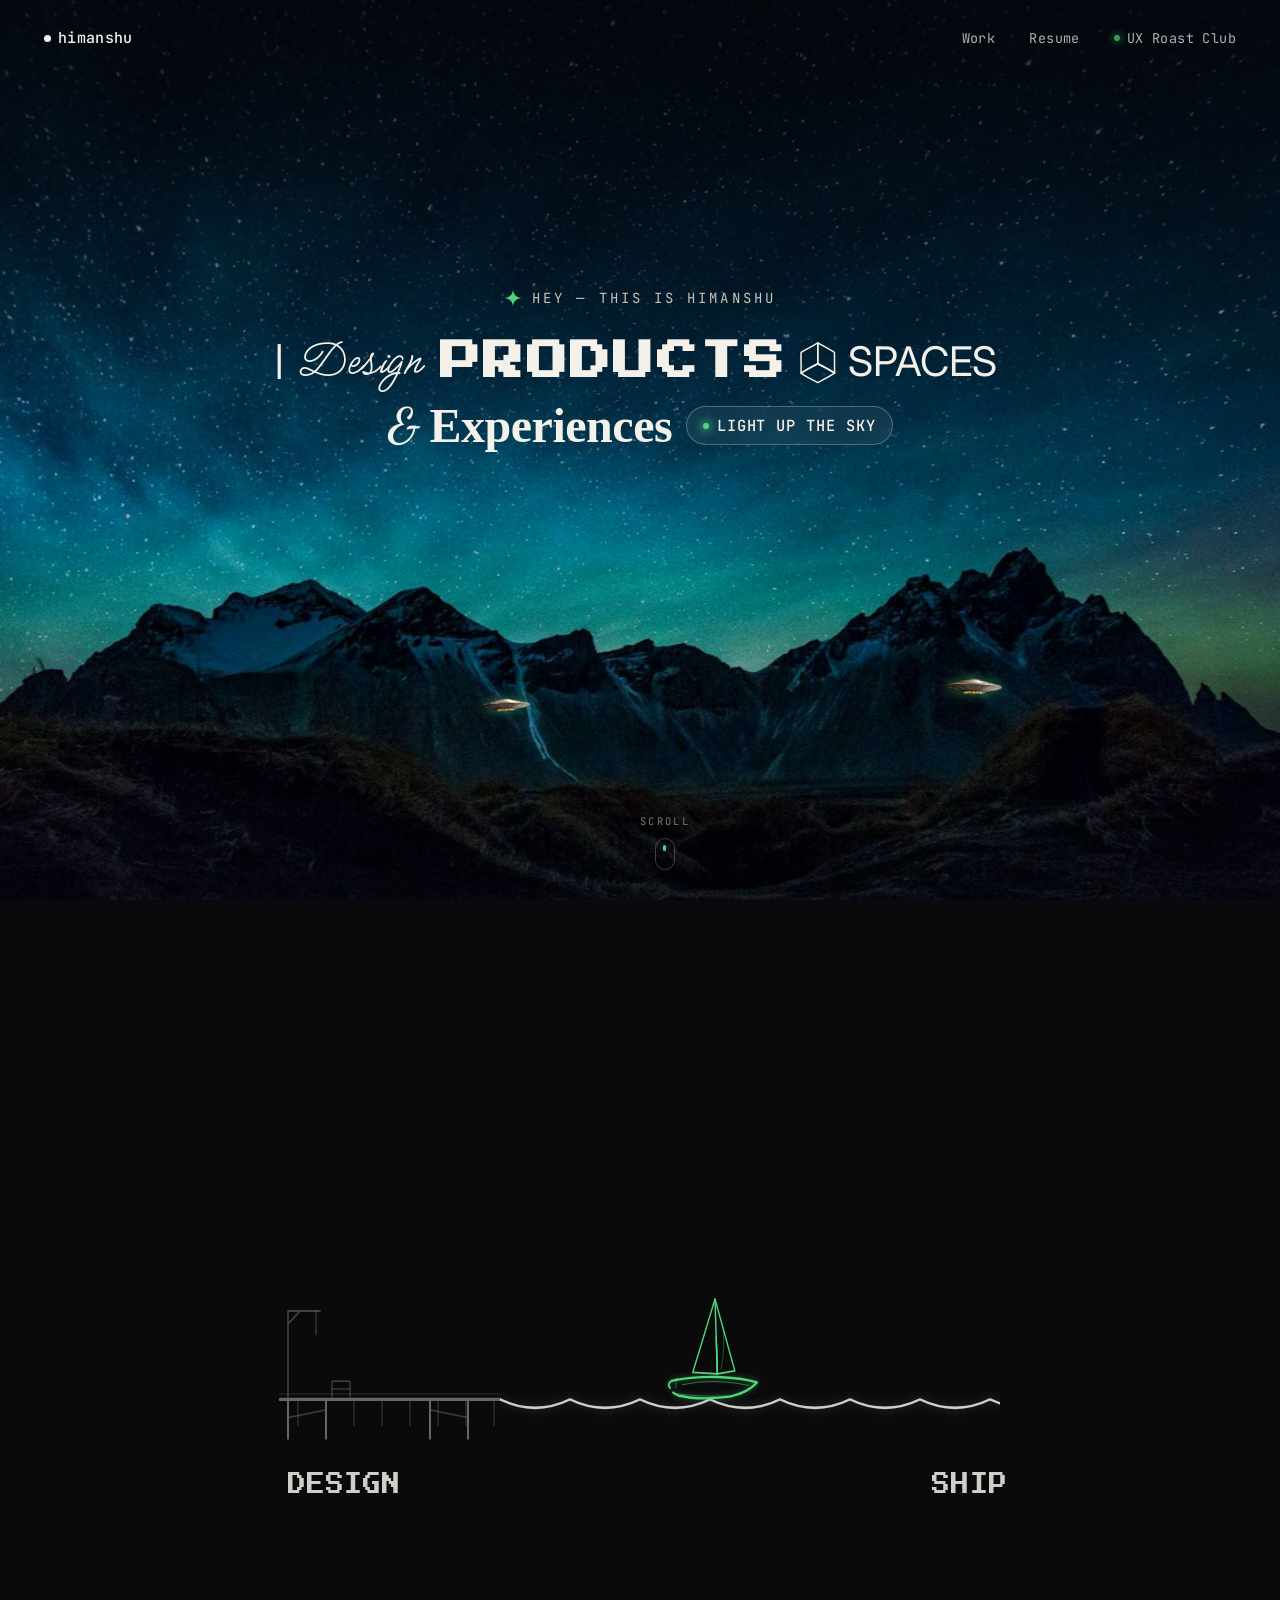
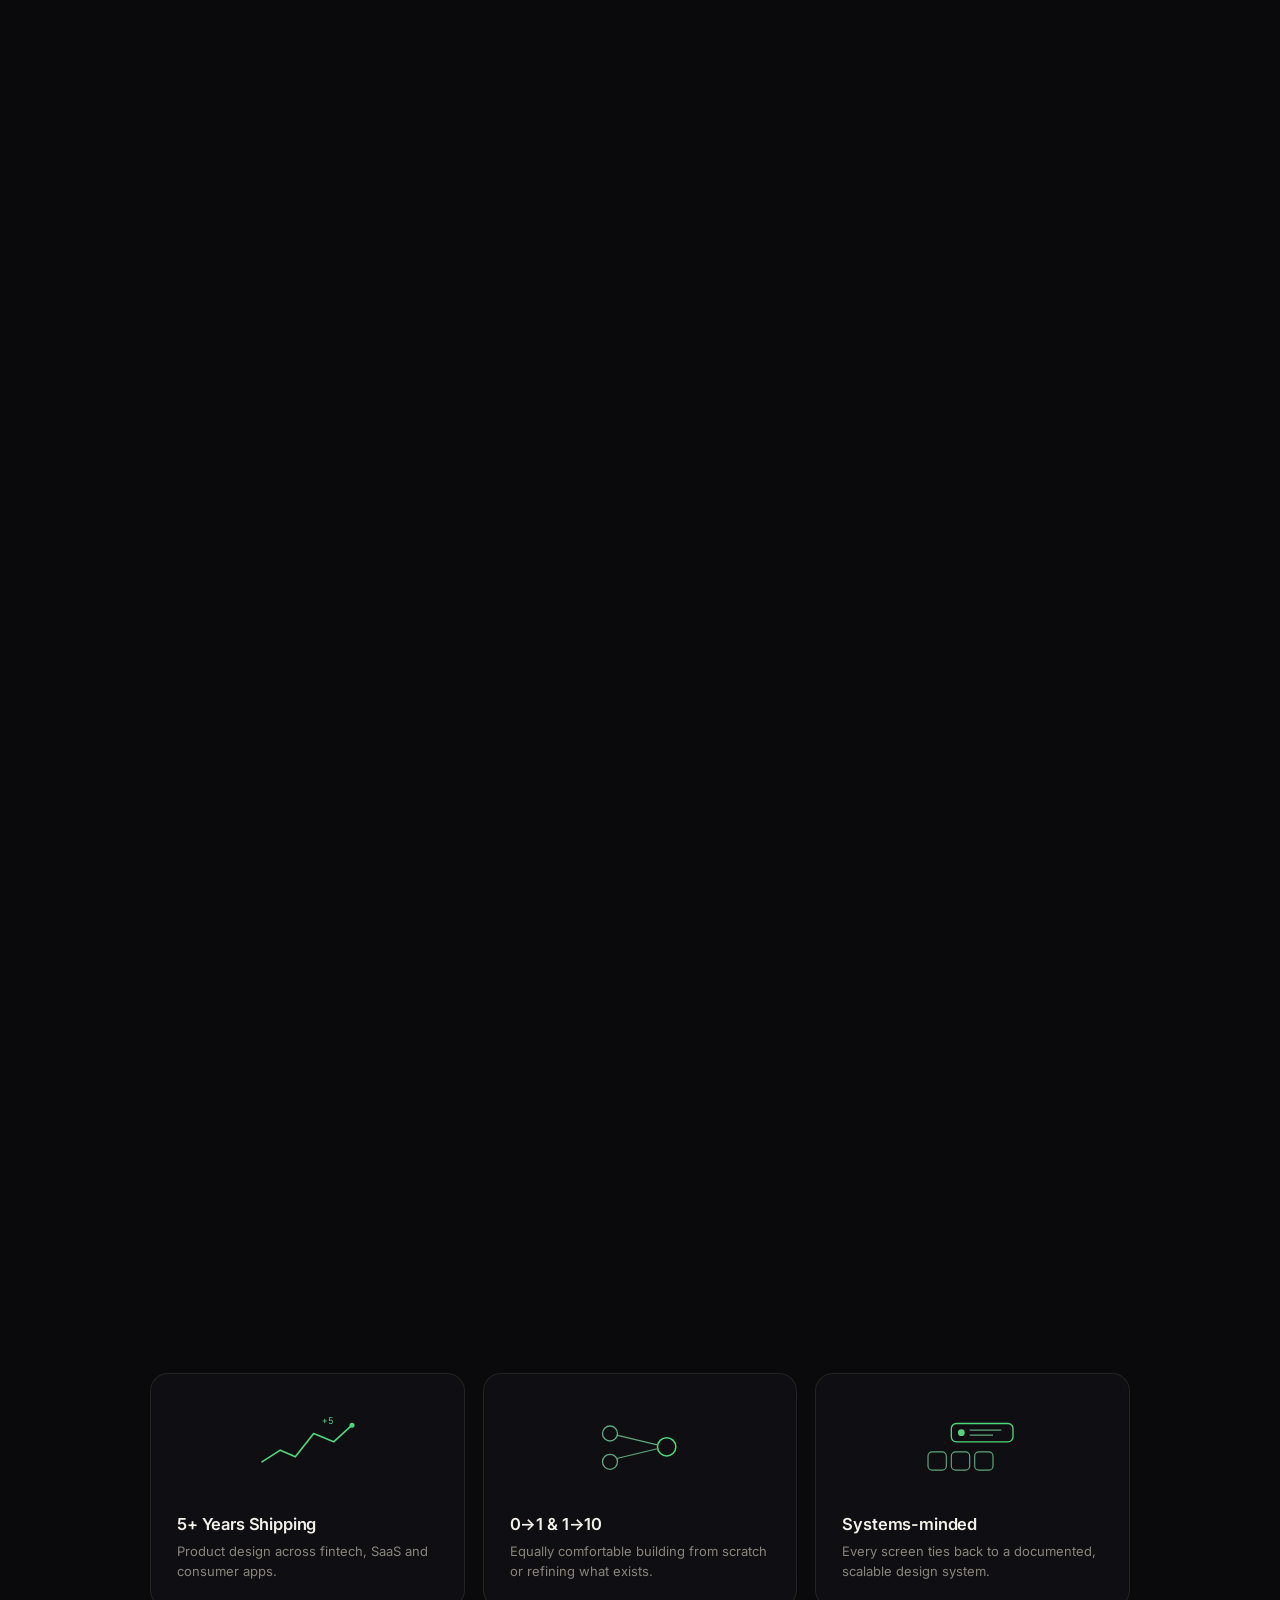
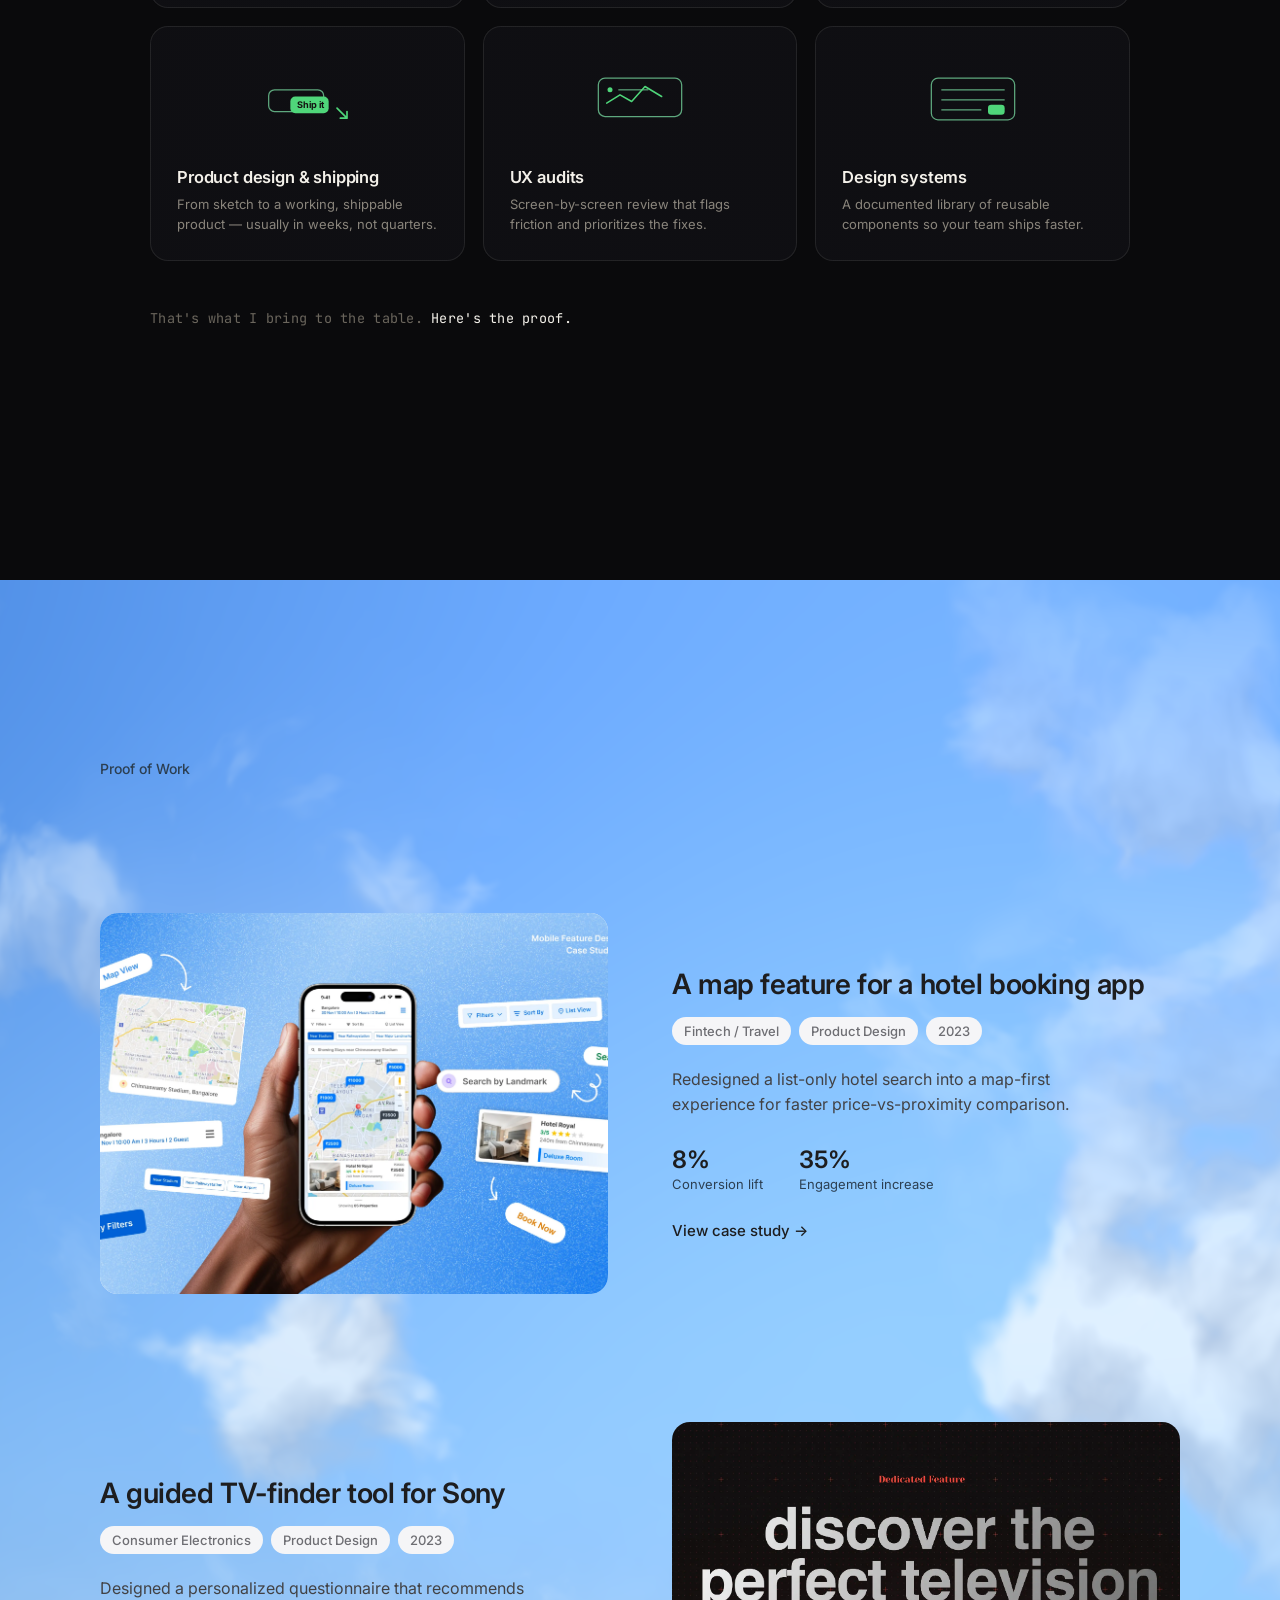
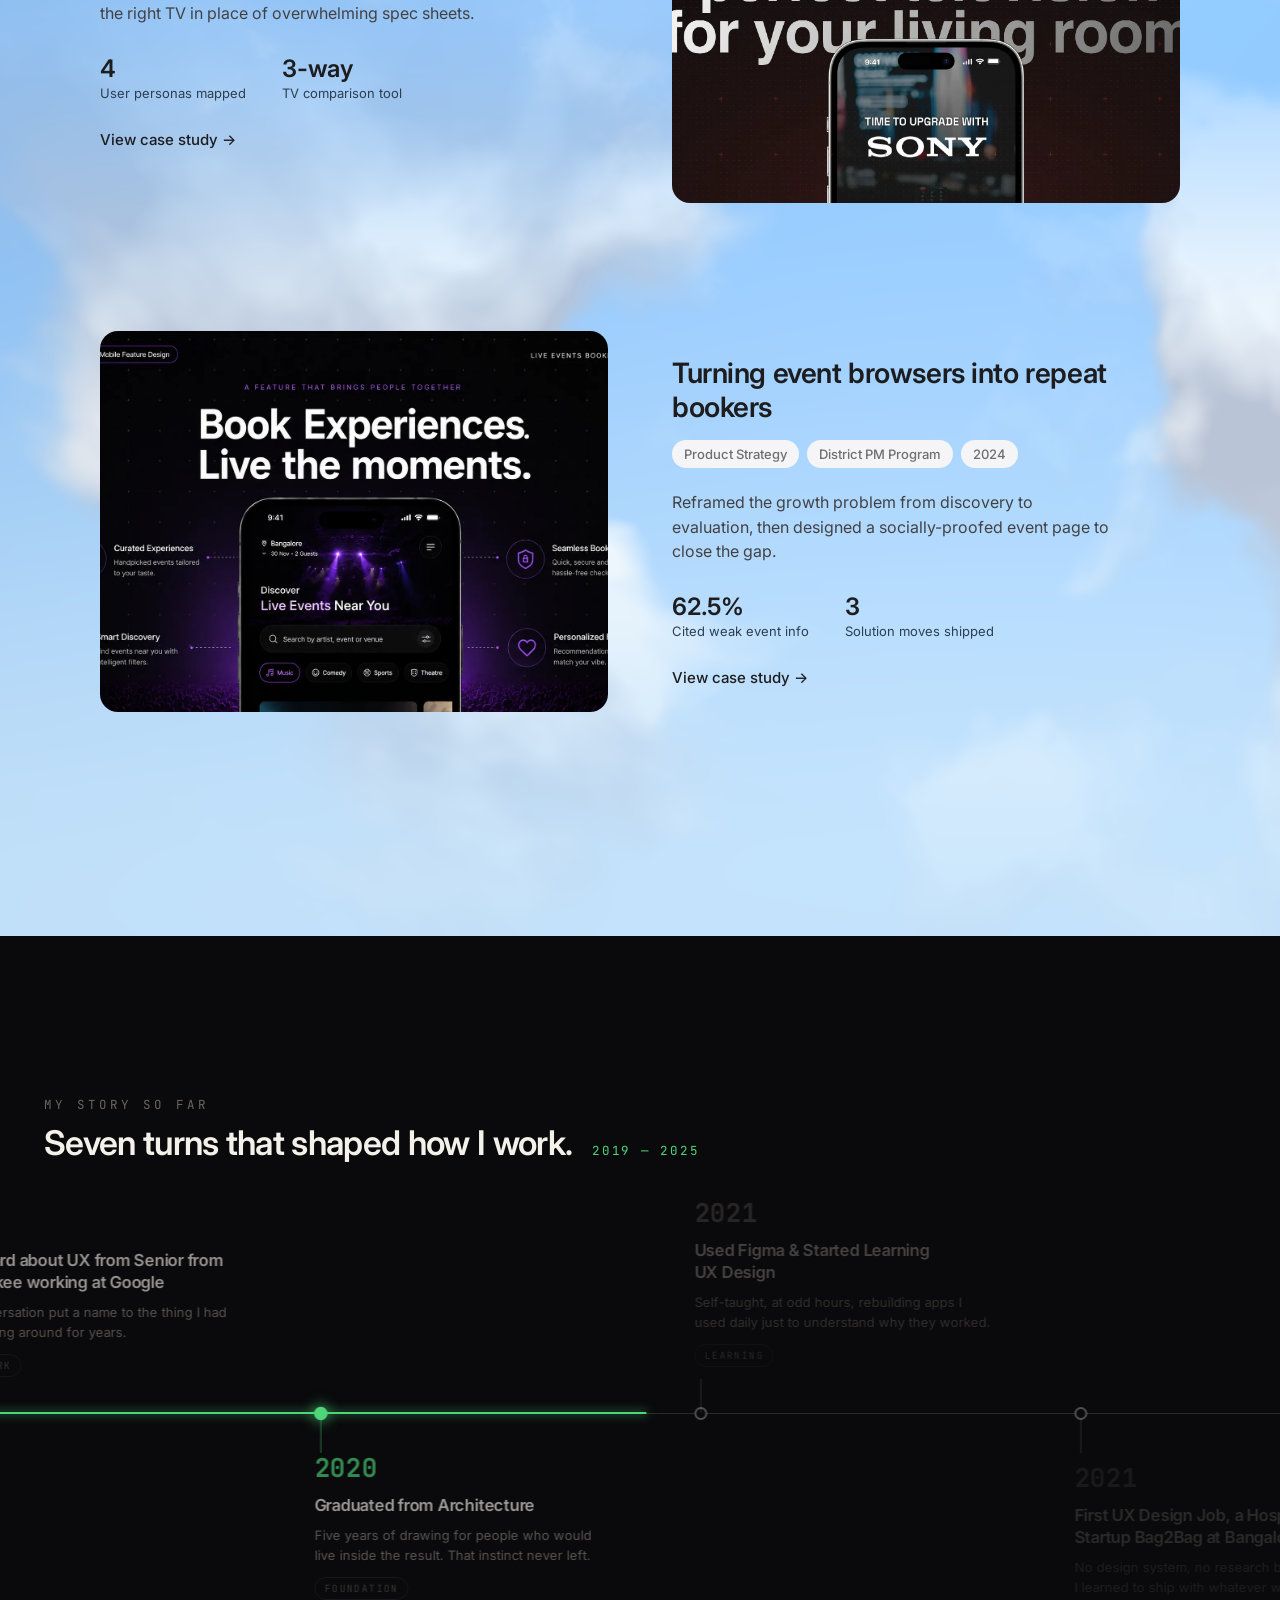
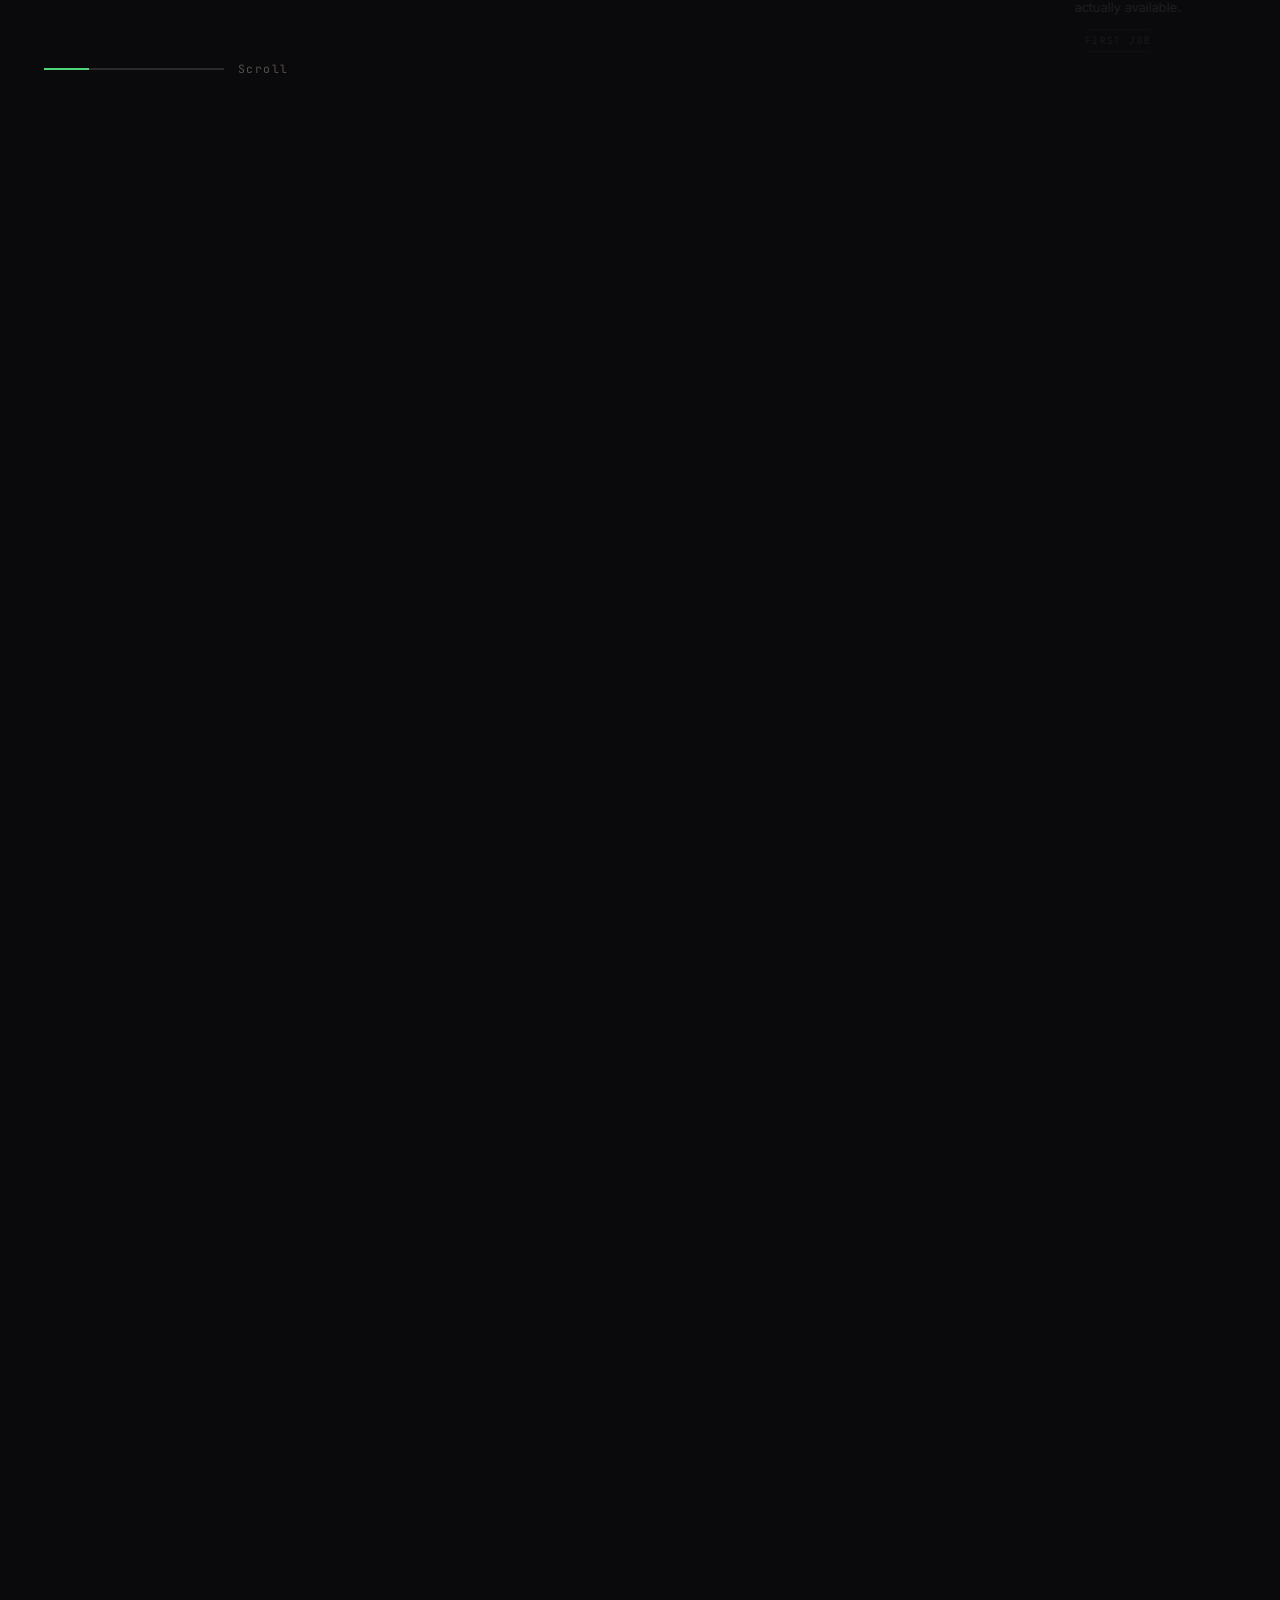
==== commit ed43826d: "add My Story So Far scroll-scrubbed timeline section Pinned/sticky horizontal timeline driven by scr" ====
--- a/index.html
+++ b/index.html
@@ -12,6 +12,7 @@
   <link rel="stylesheet" href="css/sections/ship.css">
   <link rel="stylesheet" href="css/sections/about.css">
   <link rel="stylesheet" href="css/sections/proof-of-work.css">
+  <link rel="stylesheet" href="css/sections/story.css">
 </head>
 <body>
 
@@ -372,6 +373,148 @@
     </div>
   </section>
 
+  <section class="story" id="story" data-story data-screen-label="My Story So Far">
+    <div class="story__scroll-space" data-story-track>
+      <div class="story__sticky">
+
+        <div class="story__header">
+          <p class="story__eyebrow">My Story So Far</p>
+          <div class="story__heading-row">
+            <h2 class="story__heading">Seven turns that shaped how I work.</h2>
+            <p class="story__range">2019 &mdash; 2025</p>
+          </div>
+        </div>
+
+        <div class="story__viewport">
+          <div class="story__rail" data-story-rail>
+            <div class="story__timeline">
+
+              <div class="story__base-line" data-story-base-line></div>
+              <div class="story__progress-line" data-story-progress-line></div>
+
+              <div class="story__item" data-story-item>
+                <div class="story__halo" data-story-halo></div>
+                <div class="story__dot" data-story-dot></div>
+                <div class="story__stem" data-story-stem></div>
+                <div class="story__card" data-story-card>
+                  <p class="story__year" data-story-year>2019</p>
+                  <p class="story__title" data-story-title>First heard about UX from Senior from IIT Roorkee working at Google</p>
+                  <p class="story__desc" data-story-desc>One conversation put a name to the thing I had been circling around for years.</p>
+                  <div class="story__tag-row">
+                    <span class="story__tag" data-story-tag>The spark</span>
+                  </div>
+                </div>
+              </div>
+
+              <div class="story__item" data-story-item>
+                <div class="story__halo" data-story-halo></div>
+                <div class="story__dot" data-story-dot></div>
+                <div class="story__stem" data-story-stem></div>
+                <div class="story__card" data-story-card>
+                  <p class="story__year" data-story-year>2020</p>
+                  <p class="story__title" data-story-title>Graduated from Architecture</p>
+                  <p class="story__desc" data-story-desc>Five years of drawing for people who would live inside the result. That instinct never left.</p>
+                  <div class="story__tag-row">
+                    <span class="story__tag" data-story-tag>Foundation</span>
+                  </div>
+                </div>
+              </div>
+
+              <div class="story__item" data-story-item>
+                <div class="story__halo" data-story-halo></div>
+                <div class="story__dot" data-story-dot></div>
+                <div class="story__stem" data-story-stem></div>
+                <div class="story__card" data-story-card>
+                  <p class="story__year" data-story-year>2021</p>
+                  <p class="story__title" data-story-title>Used Figma &amp; Started Learning UX Design</p>
+                  <p class="story__desc" data-story-desc>Self-taught, at odd hours, rebuilding apps I used daily just to understand why they worked.</p>
+                  <div class="story__tag-row">
+                    <span class="story__tag" data-story-tag>Learning</span>
+                  </div>
+                </div>
+              </div>
+
+              <div class="story__item" data-story-item>
+                <div class="story__halo" data-story-halo></div>
+                <div class="story__dot" data-story-dot></div>
+                <div class="story__stem" data-story-stem></div>
+                <div class="story__card" data-story-card>
+                  <p class="story__year" data-story-year>2021</p>
+                  <p class="story__title" data-story-title>First UX Design Job, a Hospitality Startup Bag2Bag at Bangalore</p>
+                  <p class="story__desc" data-story-desc>No design system, no research budget. I learned to ship with whatever was actually available.</p>
+                  <div class="story__tag-row">
+                    <span class="story__tag" data-story-tag>First job</span>
+                  </div>
+                </div>
+              </div>
+
+              <div class="story__item" data-story-item>
+                <div class="story__halo" data-story-halo></div>
+                <div class="story__dot" data-story-dot></div>
+                <div class="story__stem" data-story-stem></div>
+                <div class="story__card" data-story-card>
+                  <p class="story__year" data-story-year>2024</p>
+                  <p class="story__title" data-story-title>2nd UX Design Job at Arci-tech, Mumbai leading a team of 6 Designers</p>
+                  <p class="story__desc" data-story-desc>Going from making the work to enabling six people to make it changed what I paid attention to.</p>
+                  <div class="story__tag-row">
+                    <span class="story__tag" data-story-tag>Leading</span>
+                  </div>
+                </div>
+              </div>
+
+              <div class="story__item" data-story-item>
+                <div class="story__halo" data-story-halo></div>
+                <div class="story__dot" data-story-dot></div>
+                <div class="story__stem" data-story-stem></div>
+                <div class="story__card" data-story-card>
+                  <p class="story__year" data-story-year>2024</p>
+                  <p class="story__title" data-story-title>Learned Product Management from Upraised</p>
+                  <p class="story__desc" data-story-desc>I wanted to argue about priorities in the language the room was already speaking.</p>
+                  <div class="story__tag-row">
+                    <span class="story__tag" data-story-tag>Learning</span>
+                  </div>
+                </div>
+              </div>
+
+              <div class="story__item" data-story-item>
+                <div class="story__halo" data-story-halo></div>
+                <div class="story__dot" data-story-dot></div>
+                <div class="story__stem" data-story-stem></div>
+                <div class="story__card" data-story-card>
+                  <p class="story__year" data-story-year>2025</p>
+                  <p class="story__title" data-story-title>3rd UX Design Job, For a Miami based AI Startup, Remote</p>
+                  <p class="story__desc" data-story-desc>Designing for a product whose behaviour is probabilistic. Most of my old certainties needed rewriting.</p>
+                  <div class="story__tag-row">
+                    <span class="story__tag" data-story-tag>Present</span>
+                  </div>
+                </div>
+              </div>
+
+              <div class="story__end" data-story-end>
+                <div class="story__end-glow"></div>
+                <div class="story__end-dot"></div>
+                <p class="story__end-now">Now</p>
+                <div class="story__end-content">
+                  <p class="story__end-title" data-story-end-title>The next turn hasn&rsquo;t happened yet.</p>
+                  <a href="#connect" class="story__end-cta">Let&rsquo;s make it together <span class="story__end-arrow">&rarr;</span></a>
+                </div>
+              </div>
+
+            </div>
+          </div>
+        </div>
+
+        <div class="story__footer">
+          <div class="story__progress-track">
+            <div class="story__progress-fill" data-story-progress-fill></div>
+          </div>
+          <span class="story__scroll-label">Scroll</span>
+        </div>
+
+      </div>
+    </div>
+  </section>
+
   <script type="module" src="js/main.js"></script>
 </body>
 </html>
--- a/css/sections/story.css
+++ b/css/sections/story.css
@@ -0,0 +1,335 @@
+.story {
+  position: relative;
+  width: 100%;
+  background: transparent;
+  color: var(--color-text);
+}
+
+.story__scroll-space {
+  position: relative;
+  height: 420vh;
+}
+
+.story__sticky {
+  position: sticky;
+  top: 0;
+  height: 100vh;
+  overflow: hidden;
+  display: flex;
+  flex-direction: column;
+  justify-content: center;
+}
+
+/* Header */
+
+.story__header {
+  flex: 0 0 auto;
+  padding: 0 44px;
+  margin-bottom: 8px;
+}
+
+.story__eyebrow {
+  font-family: var(--font-mono);
+  font-size: 12.5px;
+  letter-spacing: 0.24em;
+  text-transform: uppercase;
+  color: #6b665d;
+  margin: 0 0 10px;
+}
+
+.story__heading-row {
+  display: flex;
+  align-items: baseline;
+  gap: 20px;
+  flex-wrap: wrap;
+}
+
+.story__heading {
+  font-family: var(--font-sans);
+  font-weight: 600;
+  font-size: clamp(24px, 3vw, 34px);
+  letter-spacing: -0.02em;
+  line-height: 1.2;
+  margin: 0;
+  max-width: 620px;
+}
+
+.story__range {
+  font-family: var(--font-mono);
+  font-size: 12.5px;
+  letter-spacing: 0.14em;
+  color: var(--color-accent);
+  margin: 0;
+  padding-bottom: 3px;
+}
+
+/* Track */
+
+.story__viewport {
+  position: relative;
+  flex: 1 1 auto;
+  min-height: 0;
+  max-height: 460px;
+  margin-top: 12px;
+}
+
+.story__rail {
+  position: absolute;
+  inset: 0;
+  will-change: transform;
+}
+
+.story__timeline {
+  position: relative;
+  height: 100%;
+}
+
+.story__base-line {
+  position: absolute;
+  left: 44px;
+  top: 230px;
+  height: 1px;
+  background: rgba(244, 241, 234, 0.14);
+}
+
+.story__progress-line {
+  position: absolute;
+  left: 44px;
+  top: 229px;
+  height: 2px;
+  background: var(--color-accent);
+  box-shadow: 0 0 10px 1px rgba(79, 214, 122, 0.5);
+}
+
+/* Timeline item */
+
+.story__item {
+  position: absolute;
+  top: 0;
+  width: 320px;
+  height: 100%;
+}
+
+.story__halo {
+  position: absolute;
+  left: -14px;
+  top: 210px;
+  width: 41px;
+  height: 41px;
+  border-radius: 50%;
+  border: 1px solid rgba(244, 241, 234, 0.12);
+  opacity: 0;
+  transition: opacity 0.5s ease, transform 0.5s ease, border-color 0.5s ease;
+  pointer-events: none;
+}
+
+.story__dot {
+  position: absolute;
+  left: 0;
+  top: 224px;
+  width: 13px;
+  height: 13px;
+  border-radius: 50%;
+  background: #0a0a0c;
+  border: 2px solid rgba(244, 241, 234, 0.3);
+  box-sizing: border-box;
+  transition: background 0.35s ease, border-color 0.35s ease, box-shadow 0.35s ease, transform 0.4s ease;
+}
+
+.story__stem {
+  position: absolute;
+  left: 6px;
+  width: 1px;
+  height: 34px;
+  background: rgba(244, 241, 234, 0.14);
+  transition: background 0.35s ease;
+}
+
+.story__card {
+  position: absolute;
+  left: 0;
+  width: 300px;
+  transition: opacity 0.5s ease, transform 0.5s ease;
+}
+
+.story__year {
+  font-family: var(--font-mono);
+  font-weight: 700;
+  font-size: 26px;
+  letter-spacing: -0.01em;
+  line-height: 1;
+  color: #55504a;
+  margin: 0 0 14px;
+  transition: color 0.35s ease;
+}
+
+.story__title {
+  font-family: var(--font-sans);
+  font-weight: 600;
+  font-size: 16.5px;
+  letter-spacing: -0.015em;
+  line-height: 1.32;
+  color: #9a958c;
+  margin: 0 0 8px;
+  text-wrap: pretty;
+  transition: color 0.4s ease;
+}
+
+.story__desc {
+  font-family: var(--font-sans);
+  font-weight: 400;
+  font-size: 13px;
+  line-height: 1.55;
+  color: #6b665d;
+  margin: 0;
+  text-wrap: pretty;
+  transition: color 0.4s ease;
+}
+
+.story__tag-row {
+  display: flex;
+  margin: 12px 0 0;
+}
+
+.story__tag {
+  font-family: var(--font-mono);
+  font-size: 10px;
+  letter-spacing: 0.14em;
+  text-transform: uppercase;
+  color: #55504a;
+  border: 1px solid rgba(244, 241, 234, 0.1);
+  border-radius: 999px;
+  padding: 4px 9px;
+  transition: color 0.4s ease, border-color 0.4s ease;
+}
+
+/* End card */
+
+.story__end {
+  position: absolute;
+  top: 0;
+  width: 460px;
+  height: 100%;
+  opacity: 0.25;
+  transition: opacity 0.6s ease;
+}
+
+.story__end-glow {
+  position: absolute;
+  left: -3px;
+  top: 219px;
+  width: 25px;
+  height: 25px;
+  border-radius: 50%;
+  background: radial-gradient(circle, rgba(79, 214, 122, 0.45) 0%, rgba(79, 214, 122, 0) 70%);
+}
+
+.story__end-dot {
+  position: absolute;
+  left: 3px;
+  top: 225px;
+  width: 13px;
+  height: 13px;
+  border-radius: 50%;
+  background: var(--color-accent);
+  box-shadow: 0 0 18px 4px rgba(79, 214, 122, 0.55);
+}
+
+.story__end-now {
+  position: absolute;
+  left: 34px;
+  top: 194px;
+  margin: 0;
+  font-family: var(--font-mono);
+  font-size: 11px;
+  letter-spacing: 0.24em;
+  text-transform: uppercase;
+  color: var(--color-accent);
+}
+
+.story__end-content {
+  position: absolute;
+  left: 34px;
+  top: 252px;
+  width: 420px;
+}
+
+.story__end-title {
+  font-family: var(--font-sans);
+  font-weight: 600;
+  font-size: 30px;
+  letter-spacing: -0.025em;
+  line-height: 1.18;
+  color: var(--color-text);
+  margin: 0 0 18px;
+  text-wrap: pretty;
+  transform: translateY(12px);
+  transition: transform 0.6s ease;
+}
+
+.story__end-cta {
+  display: inline-flex;
+  align-items: baseline;
+  gap: 10px;
+  font-family: var(--font-mono);
+  font-size: 12.5px;
+  letter-spacing: 0.12em;
+  text-transform: uppercase;
+  color: var(--color-accent);
+  text-decoration: none;
+  border-bottom: 1px solid rgba(79, 214, 122, 0.4);
+  padding-bottom: 5px;
+  transition: border-color 0.3s ease;
+}
+
+.story__end-cta:hover {
+  border-bottom-color: var(--color-accent);
+}
+
+.story__end-arrow {
+  font-family: var(--font-sans);
+  font-size: 14px;
+}
+
+/* Footer */
+
+.story__footer {
+  flex: 0 0 auto;
+  padding: 0 44px;
+  margin-top: 18px;
+  display: flex;
+  align-items: center;
+  gap: 14px;
+}
+
+.story__progress-track {
+  position: relative;
+  width: 180px;
+  height: 2px;
+  background: rgba(244, 241, 234, 0.14);
+}
+
+.story__progress-fill {
+  position: absolute;
+  left: 0;
+  top: 0;
+  height: 2px;
+  width: 0%;
+  background: var(--color-accent);
+}
+
+.story__scroll-label {
+  font-family: var(--font-mono);
+  font-size: 11.5px;
+  letter-spacing: 0.12em;
+  color: #55504a;
+}
+
+/* Responsive */
+
+@media (max-width: 720px) {
+  .story__header,
+  .story__footer {
+    padding: 0 22px;
+  }
+}
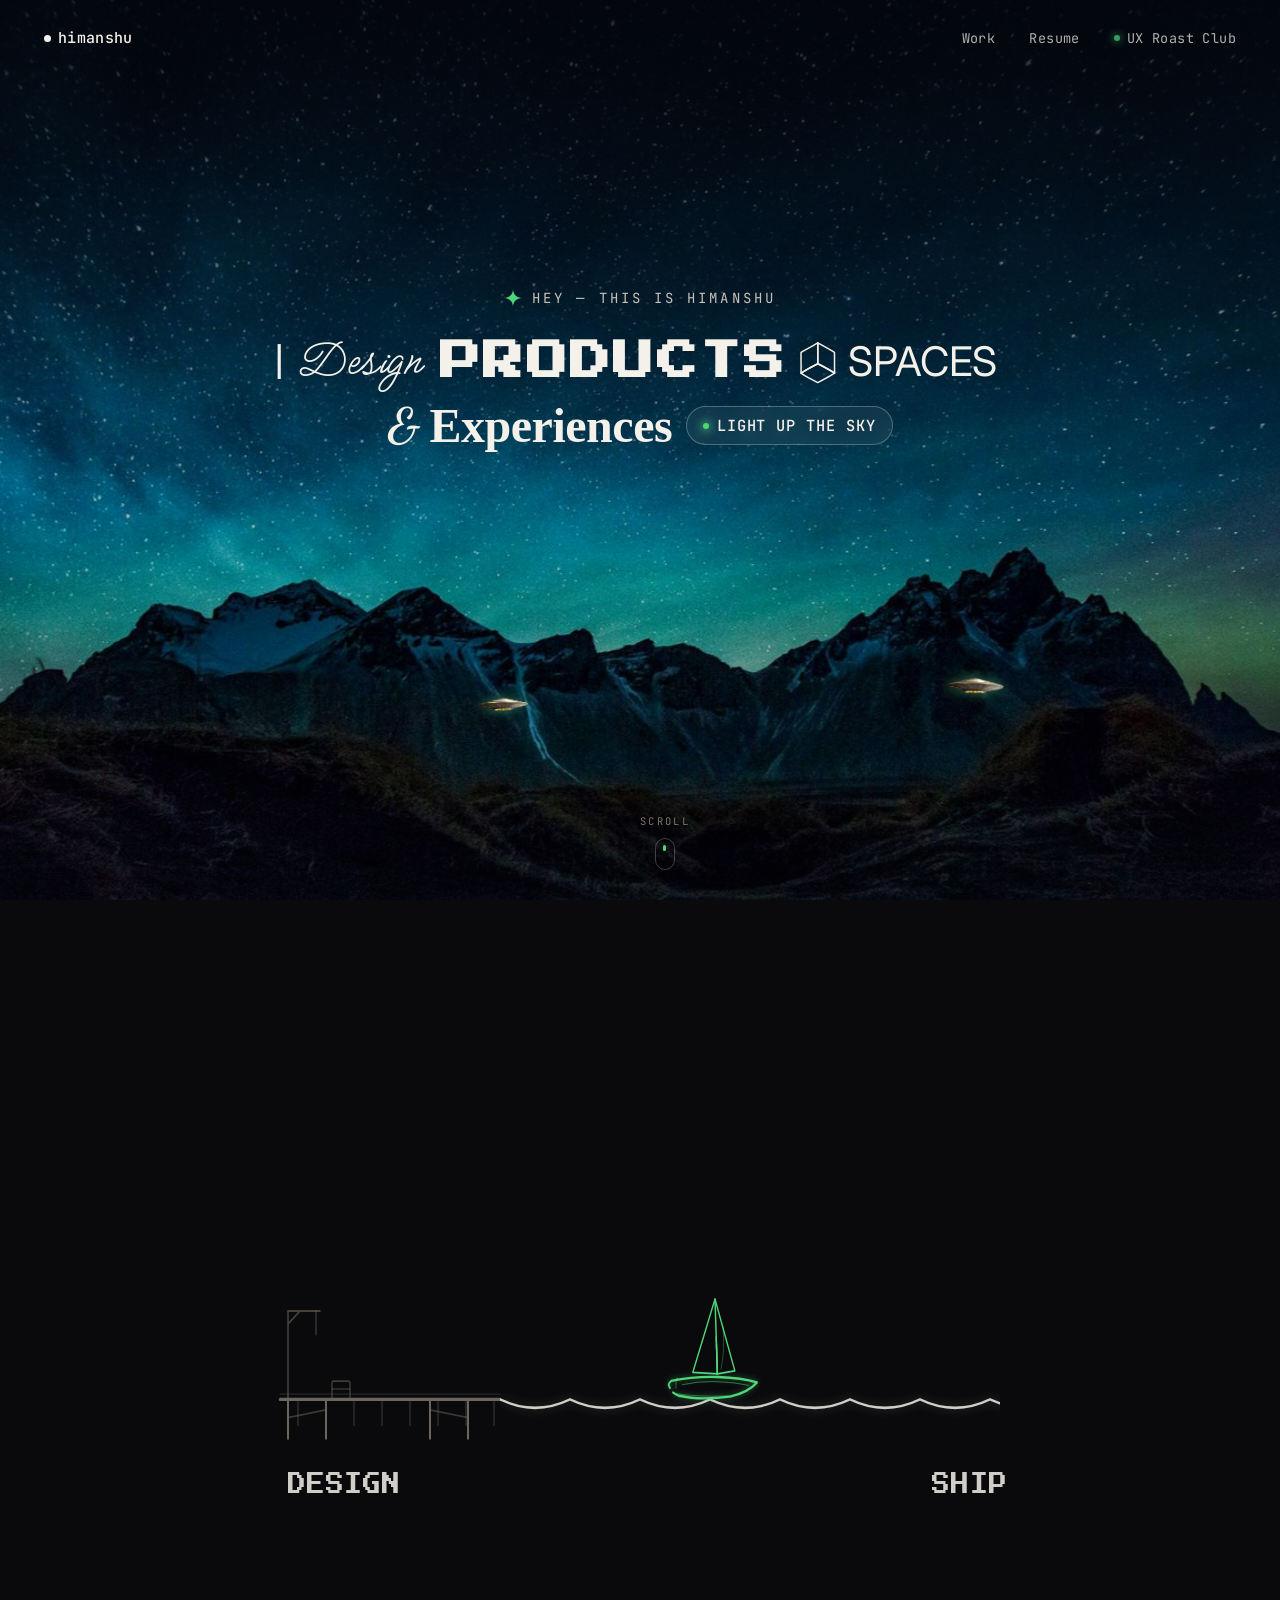
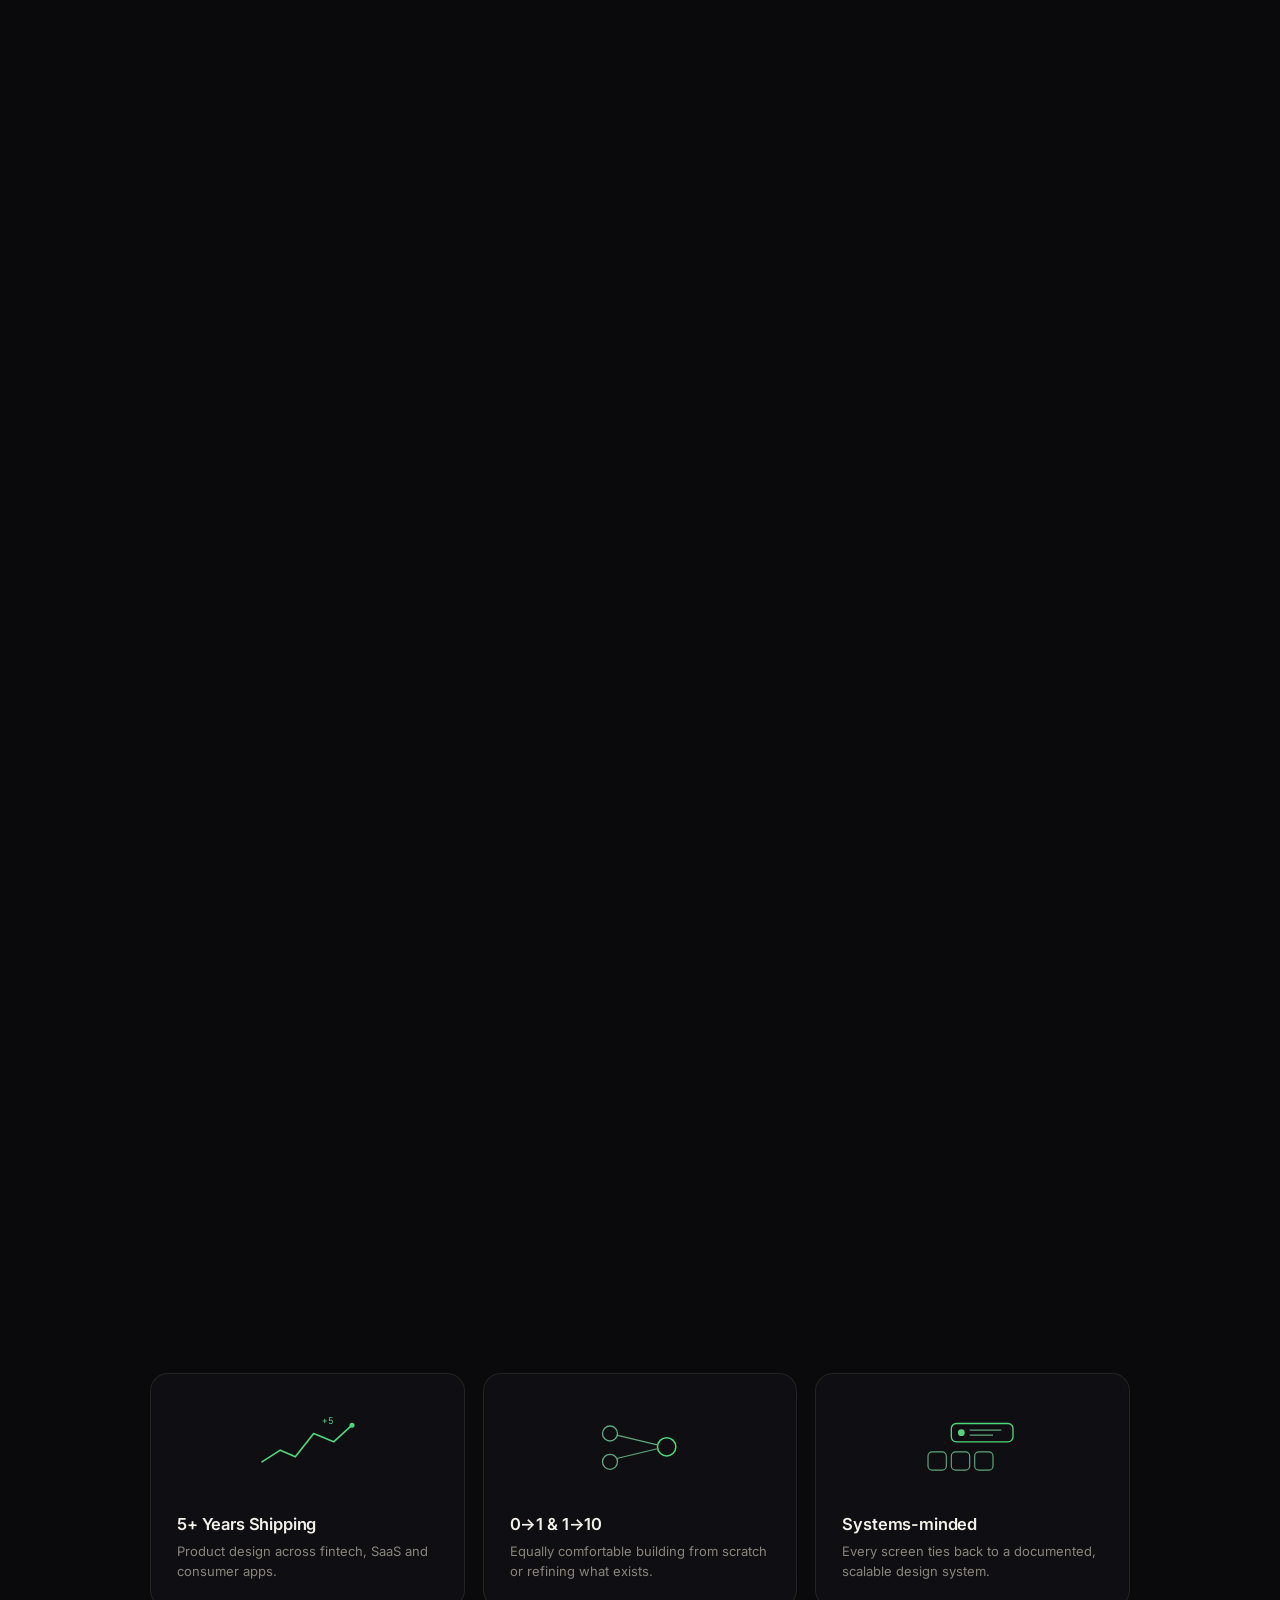
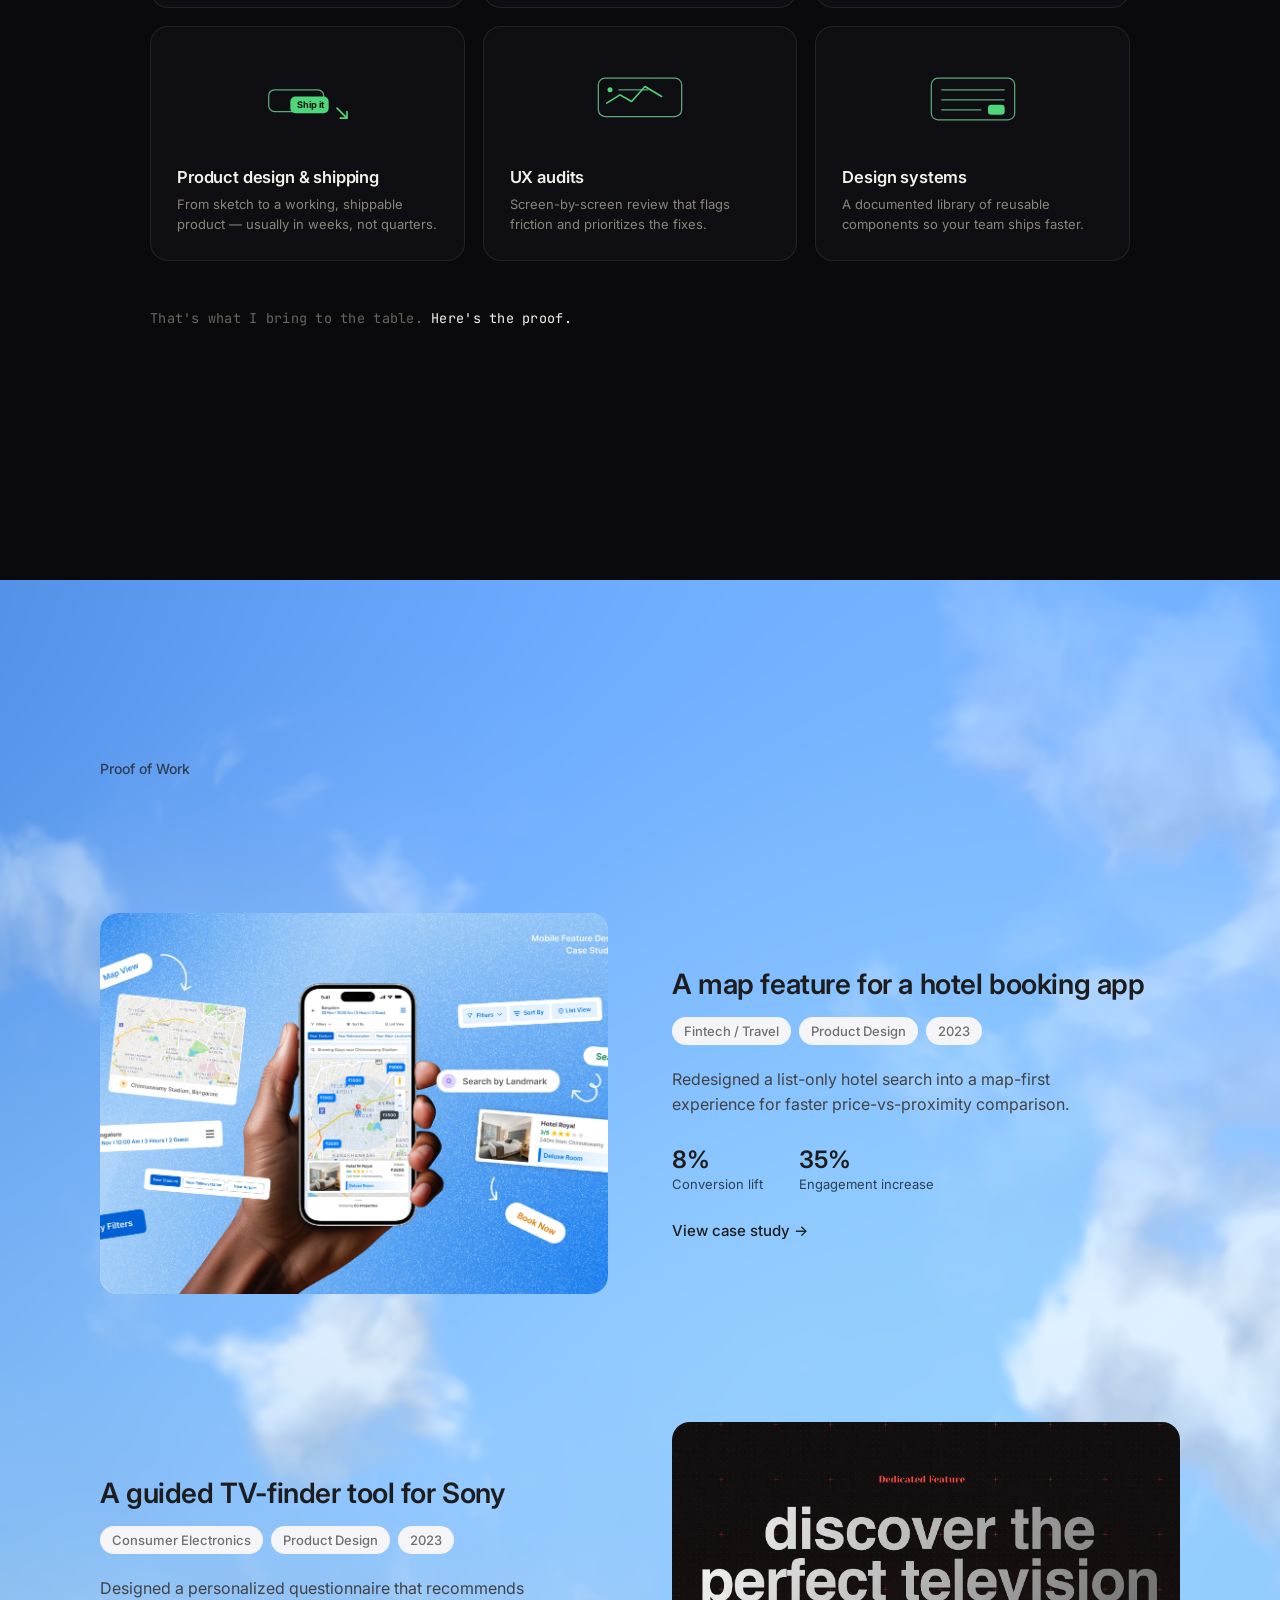
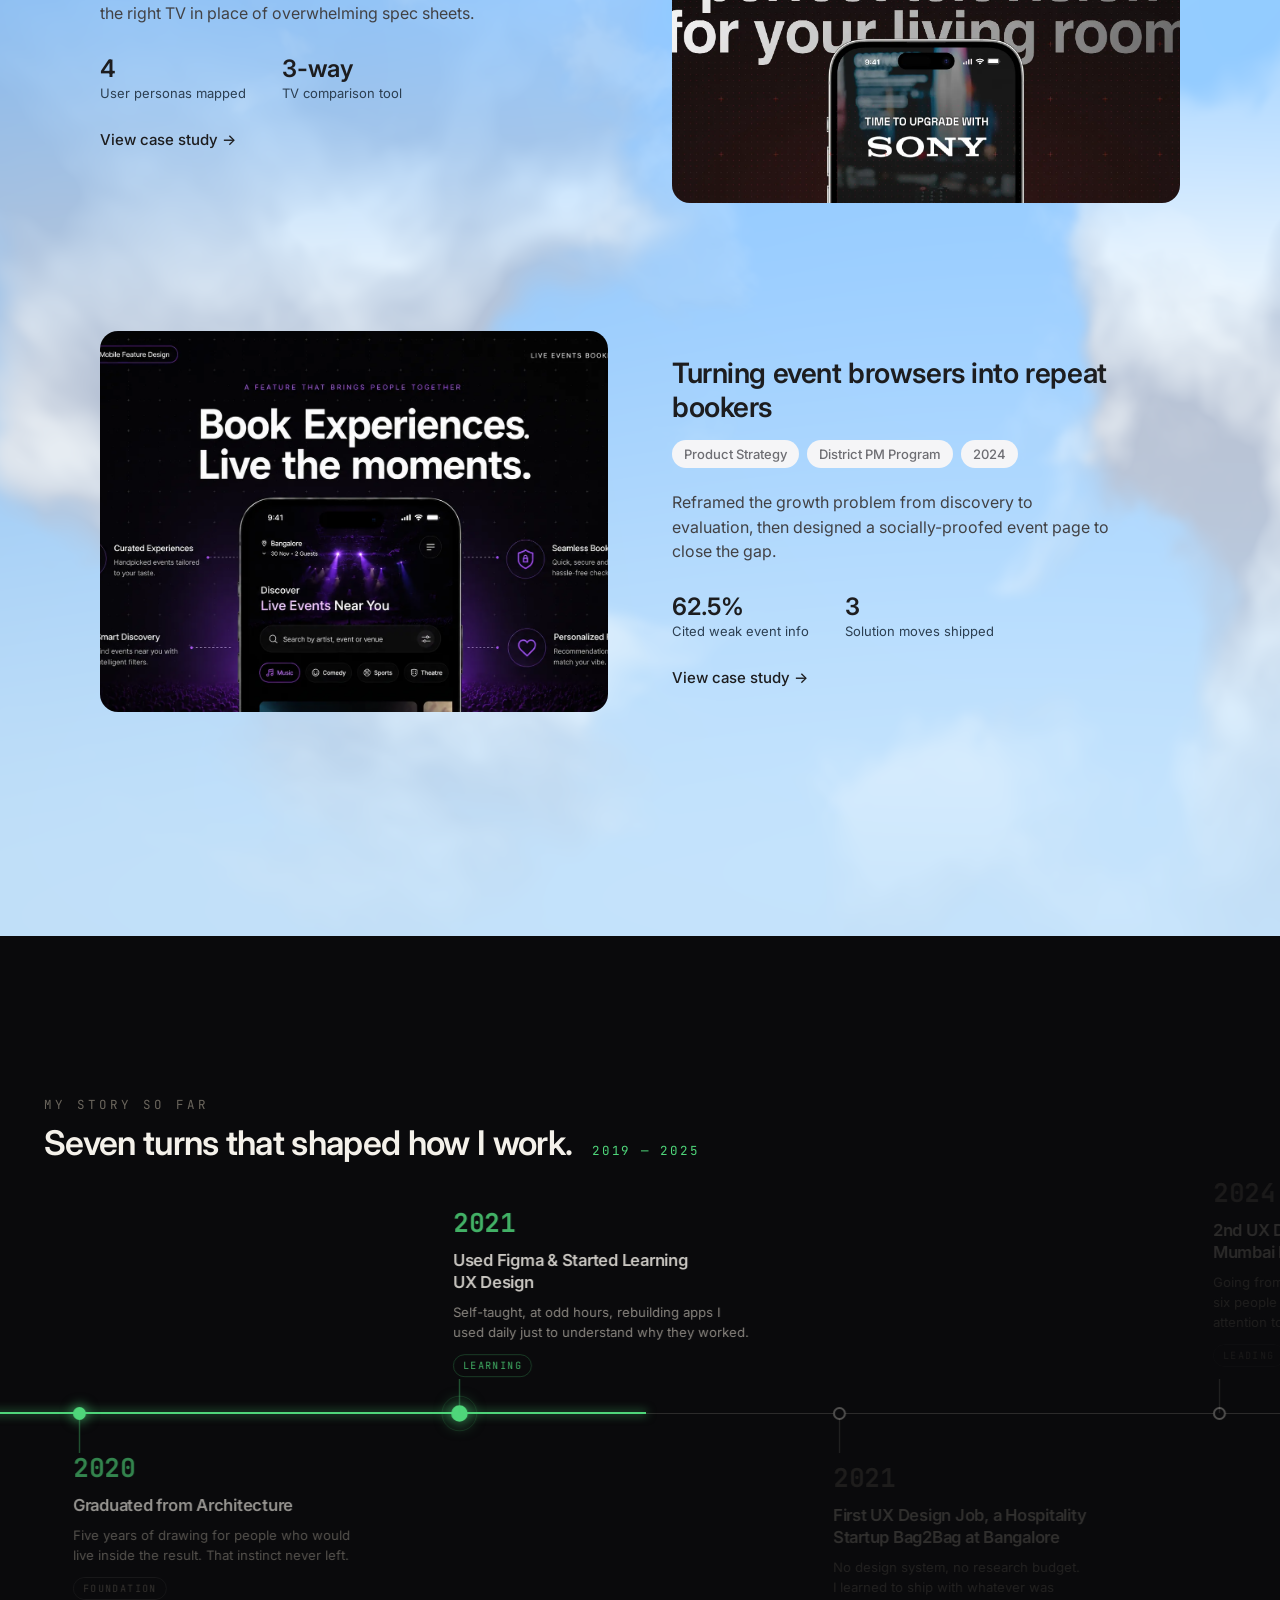
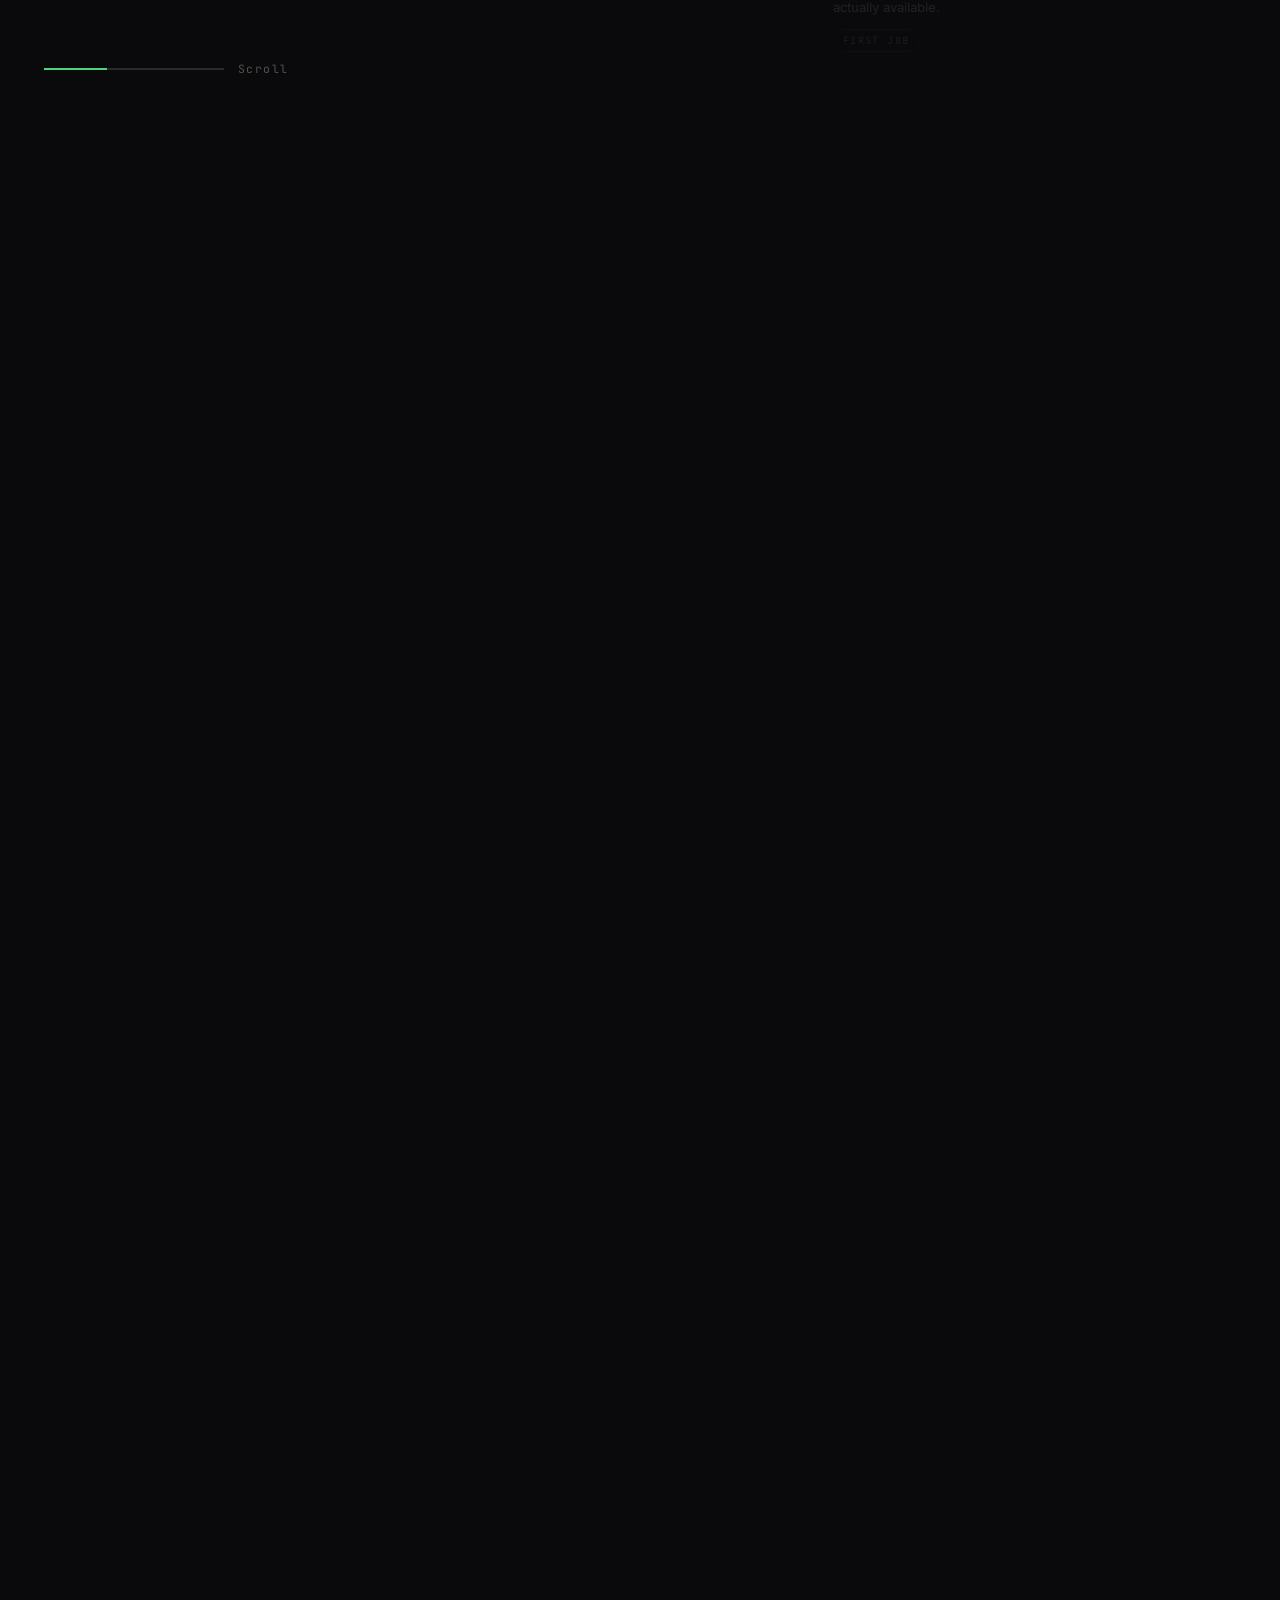
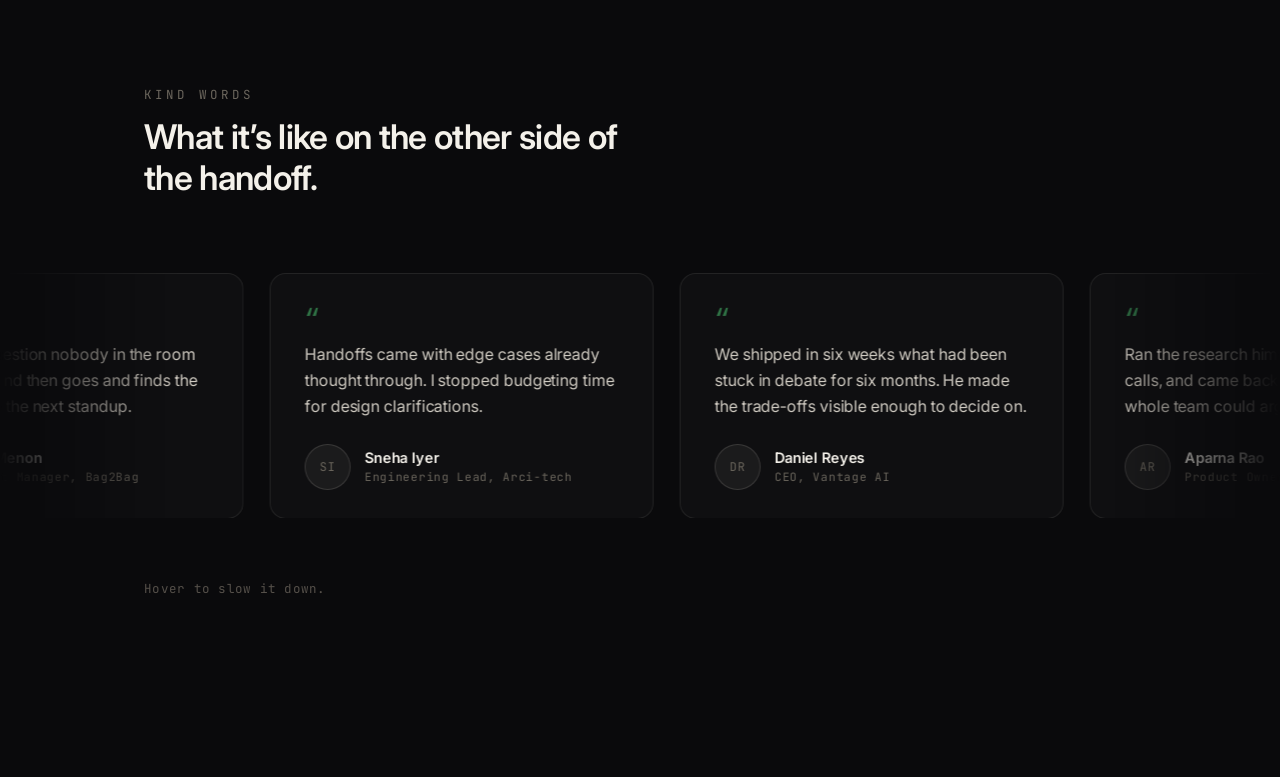
==== commit 7da9b747: "add testimonials marquee section Infinite auto-scrolling marquee of 6 testimonial cards (duplicated " ====
--- a/index.html
+++ b/index.html
@@ -13,6 +13,7 @@
   <link rel="stylesheet" href="css/sections/about.css">
   <link rel="stylesheet" href="css/sections/proof-of-work.css">
   <link rel="stylesheet" href="css/sections/story.css">
+  <link rel="stylesheet" href="css/sections/testimonials.css">
 </head>
 <body>
 
@@ -515,6 +516,167 @@
     </div>
   </section>
 
+  <section class="testimonials" id="testimonials" data-testimonials data-screen-label="Testimonials">
+    <div class="testimonials__header">
+      <p class="testimonials__eyebrow">Kind Words</p>
+      <div class="testimonials__heading-row">
+        <h2 class="testimonials__heading">What it&rsquo;s like on the other side of the handoff.</h2>
+      </div>
+    </div>
+
+    <div class="testimonials__mask">
+      <div class="testimonials__track" data-testimonials-track>
+
+        <div class="testimonial-card">
+          <p class="testimonial-card__mark">&ldquo;</p>
+          <p class="testimonial-card__quote">He asks the question nobody in the room wants to ask, and then goes and finds the answer before the next standup.</p>
+          <div class="testimonial-card__footer">
+            <div class="testimonial-card__avatar"><span class="testimonial-card__initials">RM</span></div>
+            <div>
+              <p class="testimonial-card__name">Rohit Menon</p>
+              <p class="testimonial-card__role">Product Manager, Bag2Bag</p>
+            </div>
+          </div>
+        </div>
+
+        <div class="testimonial-card">
+          <p class="testimonial-card__mark">&ldquo;</p>
+          <p class="testimonial-card__quote">Handoffs came with edge cases already thought through. I stopped budgeting time for design clarifications.</p>
+          <div class="testimonial-card__footer">
+            <div class="testimonial-card__avatar"><span class="testimonial-card__initials">SI</span></div>
+            <div>
+              <p class="testimonial-card__name">Sneha Iyer</p>
+              <p class="testimonial-card__role">Engineering Lead, Arci-tech</p>
+            </div>
+          </div>
+        </div>
+
+        <div class="testimonial-card">
+          <p class="testimonial-card__mark">&ldquo;</p>
+          <p class="testimonial-card__quote">We shipped in six weeks what had been stuck in debate for six months. He made the trade-offs visible enough to decide on.</p>
+          <div class="testimonial-card__footer">
+            <div class="testimonial-card__avatar"><span class="testimonial-card__initials">DR</span></div>
+            <div>
+              <p class="testimonial-card__name">Daniel Reyes</p>
+              <p class="testimonial-card__role">CEO, Vantage AI</p>
+            </div>
+          </div>
+        </div>
+
+        <div class="testimonial-card">
+          <p class="testimonial-card__mark">&ldquo;</p>
+          <p class="testimonial-card__quote">Ran the research himself, sat in on the calls, and came back with a story map the whole team could argue with.</p>
+          <div class="testimonial-card__footer">
+            <div class="testimonial-card__avatar"><span class="testimonial-card__initials">AR</span></div>
+            <div>
+              <p class="testimonial-card__name">Aparna Rao</p>
+              <p class="testimonial-card__role">Product Owner, Arci-tech</p>
+            </div>
+          </div>
+        </div>
+
+        <div class="testimonial-card">
+          <p class="testimonial-card__mark">&ldquo;</p>
+          <p class="testimonial-card__quote">Gave the sharpest critique I got that year, and it never once felt like it was about him.</p>
+          <div class="testimonial-card__footer">
+            <div class="testimonial-card__avatar"><span class="testimonial-card__initials">VS</span></div>
+            <div>
+              <p class="testimonial-card__name">Vikram Shetty</p>
+              <p class="testimonial-card__role">Senior Developer, Bag2Bag</p>
+            </div>
+          </div>
+        </div>
+
+        <div class="testimonial-card">
+          <p class="testimonial-card__mark">&ldquo;</p>
+          <p class="testimonial-card__quote">Understands the constraint before proposing the solution. Rare, and it shows up in how fast the work moves.</p>
+          <div class="testimonial-card__footer">
+            <div class="testimonial-card__avatar"><span class="testimonial-card__initials">MH</span></div>
+            <div>
+              <p class="testimonial-card__name">Marcus Hale</p>
+              <p class="testimonial-card__role">Business Owner, Halewood Stays</p>
+            </div>
+          </div>
+        </div>
+
+        <div class="testimonial-card">
+          <p class="testimonial-card__mark">&ldquo;</p>
+          <p class="testimonial-card__quote">He asks the question nobody in the room wants to ask, and then goes and finds the answer before the next standup.</p>
+          <div class="testimonial-card__footer">
+            <div class="testimonial-card__avatar"><span class="testimonial-card__initials">RM</span></div>
+            <div>
+              <p class="testimonial-card__name">Rohit Menon</p>
+              <p class="testimonial-card__role">Product Manager, Bag2Bag</p>
+            </div>
+          </div>
+        </div>
+
+        <div class="testimonial-card">
+          <p class="testimonial-card__mark">&ldquo;</p>
+          <p class="testimonial-card__quote">Handoffs came with edge cases already thought through. I stopped budgeting time for design clarifications.</p>
+          <div class="testimonial-card__footer">
+            <div class="testimonial-card__avatar"><span class="testimonial-card__initials">SI</span></div>
+            <div>
+              <p class="testimonial-card__name">Sneha Iyer</p>
+              <p class="testimonial-card__role">Engineering Lead, Arci-tech</p>
+            </div>
+          </div>
+        </div>
+
+        <div class="testimonial-card">
+          <p class="testimonial-card__mark">&ldquo;</p>
+          <p class="testimonial-card__quote">We shipped in six weeks what had been stuck in debate for six months. He made the trade-offs visible enough to decide on.</p>
+          <div class="testimonial-card__footer">
+            <div class="testimonial-card__avatar"><span class="testimonial-card__initials">DR</span></div>
+            <div>
+              <p class="testimonial-card__name">Daniel Reyes</p>
+              <p class="testimonial-card__role">CEO, Vantage AI</p>
+            </div>
+          </div>
+        </div>
+
+        <div class="testimonial-card">
+          <p class="testimonial-card__mark">&ldquo;</p>
+          <p class="testimonial-card__quote">Ran the research himself, sat in on the calls, and came back with a story map the whole team could argue with.</p>
+          <div class="testimonial-card__footer">
+            <div class="testimonial-card__avatar"><span class="testimonial-card__initials">AR</span></div>
+            <div>
+              <p class="testimonial-card__name">Aparna Rao</p>
+              <p class="testimonial-card__role">Product Owner, Arci-tech</p>
+            </div>
+          </div>
+        </div>
+
+        <div class="testimonial-card">
+          <p class="testimonial-card__mark">&ldquo;</p>
+          <p class="testimonial-card__quote">Gave the sharpest critique I got that year, and it never once felt like it was about him.</p>
+          <div class="testimonial-card__footer">
+            <div class="testimonial-card__avatar"><span class="testimonial-card__initials">VS</span></div>
+            <div>
+              <p class="testimonial-card__name">Vikram Shetty</p>
+              <p class="testimonial-card__role">Senior Developer, Bag2Bag</p>
+            </div>
+          </div>
+        </div>
+
+        <div class="testimonial-card">
+          <p class="testimonial-card__mark">&ldquo;</p>
+          <p class="testimonial-card__quote">Understands the constraint before proposing the solution. Rare, and it shows up in how fast the work moves.</p>
+          <div class="testimonial-card__footer">
+            <div class="testimonial-card__avatar"><span class="testimonial-card__initials">MH</span></div>
+            <div>
+              <p class="testimonial-card__name">Marcus Hale</p>
+              <p class="testimonial-card__role">Business Owner, Halewood Stays</p>
+            </div>
+          </div>
+        </div>
+
+      </div>
+    </div>
+
+    <p class="testimonials__caption">Hover to slow it down.</p>
+  </section>
+
   <script type="module" src="js/main.js"></script>
 </body>
 </html>
--- a/css/sections/testimonials.css
+++ b/css/sections/testimonials.css
@@ -0,0 +1,164 @@
+.testimonials {
+  position: relative;
+  width: 100%;
+  background: transparent;
+  color: var(--color-text);
+  padding: 170px 0 180px;
+  overflow: hidden;
+}
+
+.testimonials__header {
+  max-width: 1080px;
+  margin: 0 auto 74px;
+  padding: 0 44px;
+}
+
+.testimonials__eyebrow {
+  font-family: var(--font-mono);
+  font-size: 12.5px;
+  letter-spacing: 0.24em;
+  text-transform: uppercase;
+  color: #6b665d;
+  margin: 0 0 14px;
+}
+
+.testimonials__heading-row {
+  display: flex;
+  align-items: baseline;
+  gap: 20px;
+  flex-wrap: wrap;
+}
+
+.testimonials__heading {
+  font-family: var(--font-sans);
+  font-weight: 600;
+  font-size: clamp(24px, 3vw, 34px);
+  letter-spacing: -0.02em;
+  line-height: 1.2;
+  margin: 0;
+  max-width: 640px;
+  text-wrap: pretty;
+}
+
+/* Marquee */
+
+.testimonials__mask {
+  position: relative;
+  overflow: hidden;
+  mask-image: linear-gradient(90deg, transparent 0, #000 180px, #000 calc(100% - 180px), transparent 100%);
+  -webkit-mask-image: linear-gradient(90deg, transparent 0, #000 180px, #000 calc(100% - 180px), transparent 100%);
+}
+
+.testimonials__track {
+  display: flex;
+  width: max-content;
+  gap: 26px;
+  padding: 0 13px;
+  will-change: transform;
+}
+
+/* Card */
+
+.testimonial-card {
+  width: 384px;
+  flex: 0 0 auto;
+  padding: 32px 34px 28px;
+  border: 1px solid rgba(244, 241, 234, 0.09);
+  border-radius: 16px;
+  background: rgba(244, 241, 234, 0.025);
+  backdrop-filter: blur(6px);
+  -webkit-backdrop-filter: blur(6px);
+  display: flex;
+  flex-direction: column;
+  gap: 24px;
+  transition: border-color 0.4s ease, background 0.4s ease;
+}
+
+.testimonial-card:hover {
+  border-color: rgba(79, 214, 122, 0.32);
+  background: rgba(79, 214, 122, 0.045);
+}
+
+.testimonial-card__mark {
+  font-family: var(--font-mono);
+  font-size: 26px;
+  line-height: 1;
+  color: rgba(79, 214, 122, 0.5);
+  margin: 0;
+}
+
+.testimonial-card__quote {
+  font-family: var(--font-sans);
+  font-weight: 400;
+  font-size: 16px;
+  line-height: 1.62;
+  letter-spacing: -0.005em;
+  color: #cfcac1;
+  margin: -14px 0 0;
+  text-wrap: pretty;
+}
+
+.testimonial-card__footer {
+  display: flex;
+  align-items: center;
+  gap: 14px;
+  margin-top: auto;
+}
+
+.testimonial-card__avatar {
+  width: 46px;
+  height: 46px;
+  flex: 0 0 auto;
+  border-radius: 50%;
+  overflow: hidden;
+  border: 1px solid rgba(244, 241, 234, 0.14);
+  background: rgba(244, 241, 234, 0.05);
+  display: flex;
+  align-items: center;
+  justify-content: center;
+}
+
+.testimonial-card__initials {
+  font-family: var(--font-mono);
+  font-size: 12px;
+  letter-spacing: 0.06em;
+  color: #6b665d;
+}
+
+.testimonial-card__name {
+  font-family: var(--font-sans);
+  font-weight: 600;
+  font-size: 14.5px;
+  letter-spacing: -0.01em;
+  color: var(--color-text);
+  margin: 0;
+}
+
+.testimonial-card__role {
+  font-family: var(--font-mono);
+  font-size: 11.5px;
+  letter-spacing: 0.06em;
+  color: #6b665d;
+  margin: 3px 0 0;
+}
+
+/* Caption */
+
+.testimonials__caption {
+  max-width: 1080px;
+  margin: 62px auto 0;
+  padding: 0 44px;
+  font-family: var(--font-mono);
+  font-size: 12.5px;
+  letter-spacing: 0.02em;
+  color: #55504a;
+}
+
+/* Responsive */
+
+@media (max-width: 720px) {
+  .testimonials__header,
+  .testimonials__caption {
+    padding: 0 22px;
+  }
+}
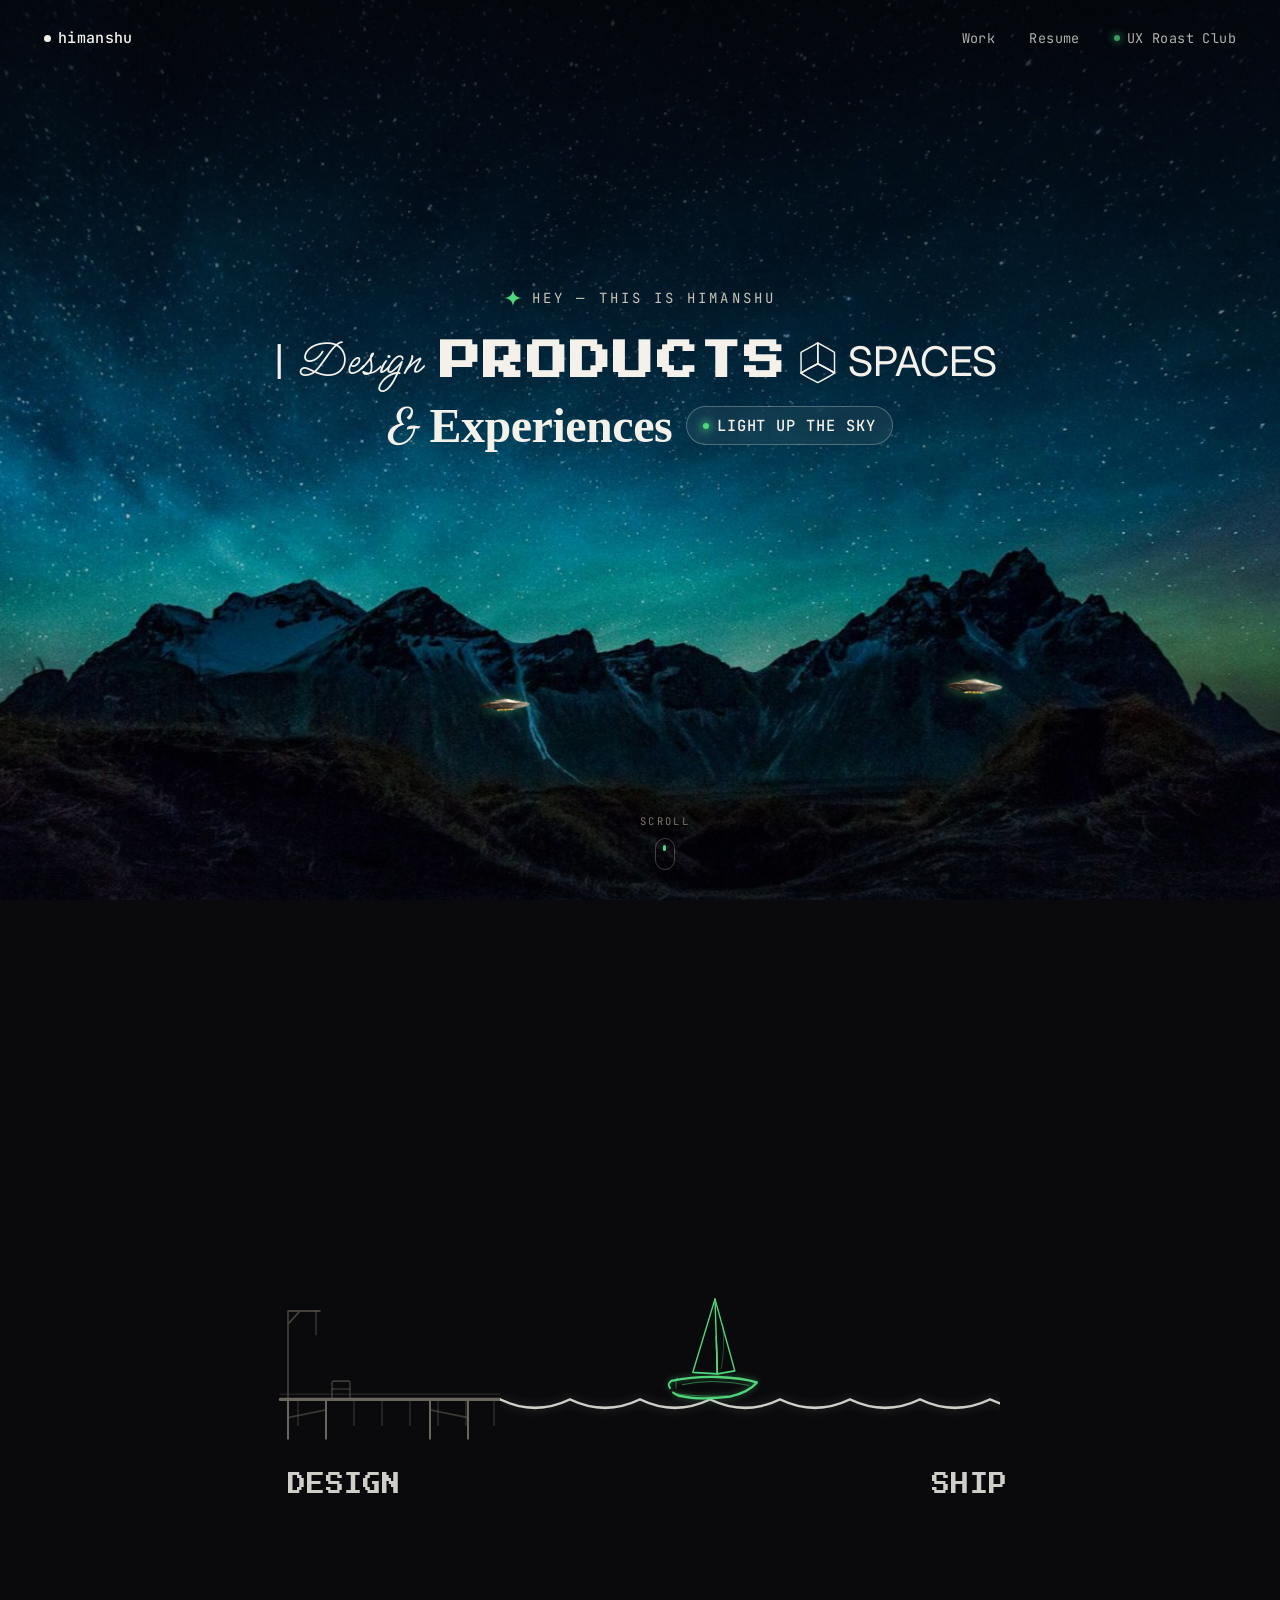
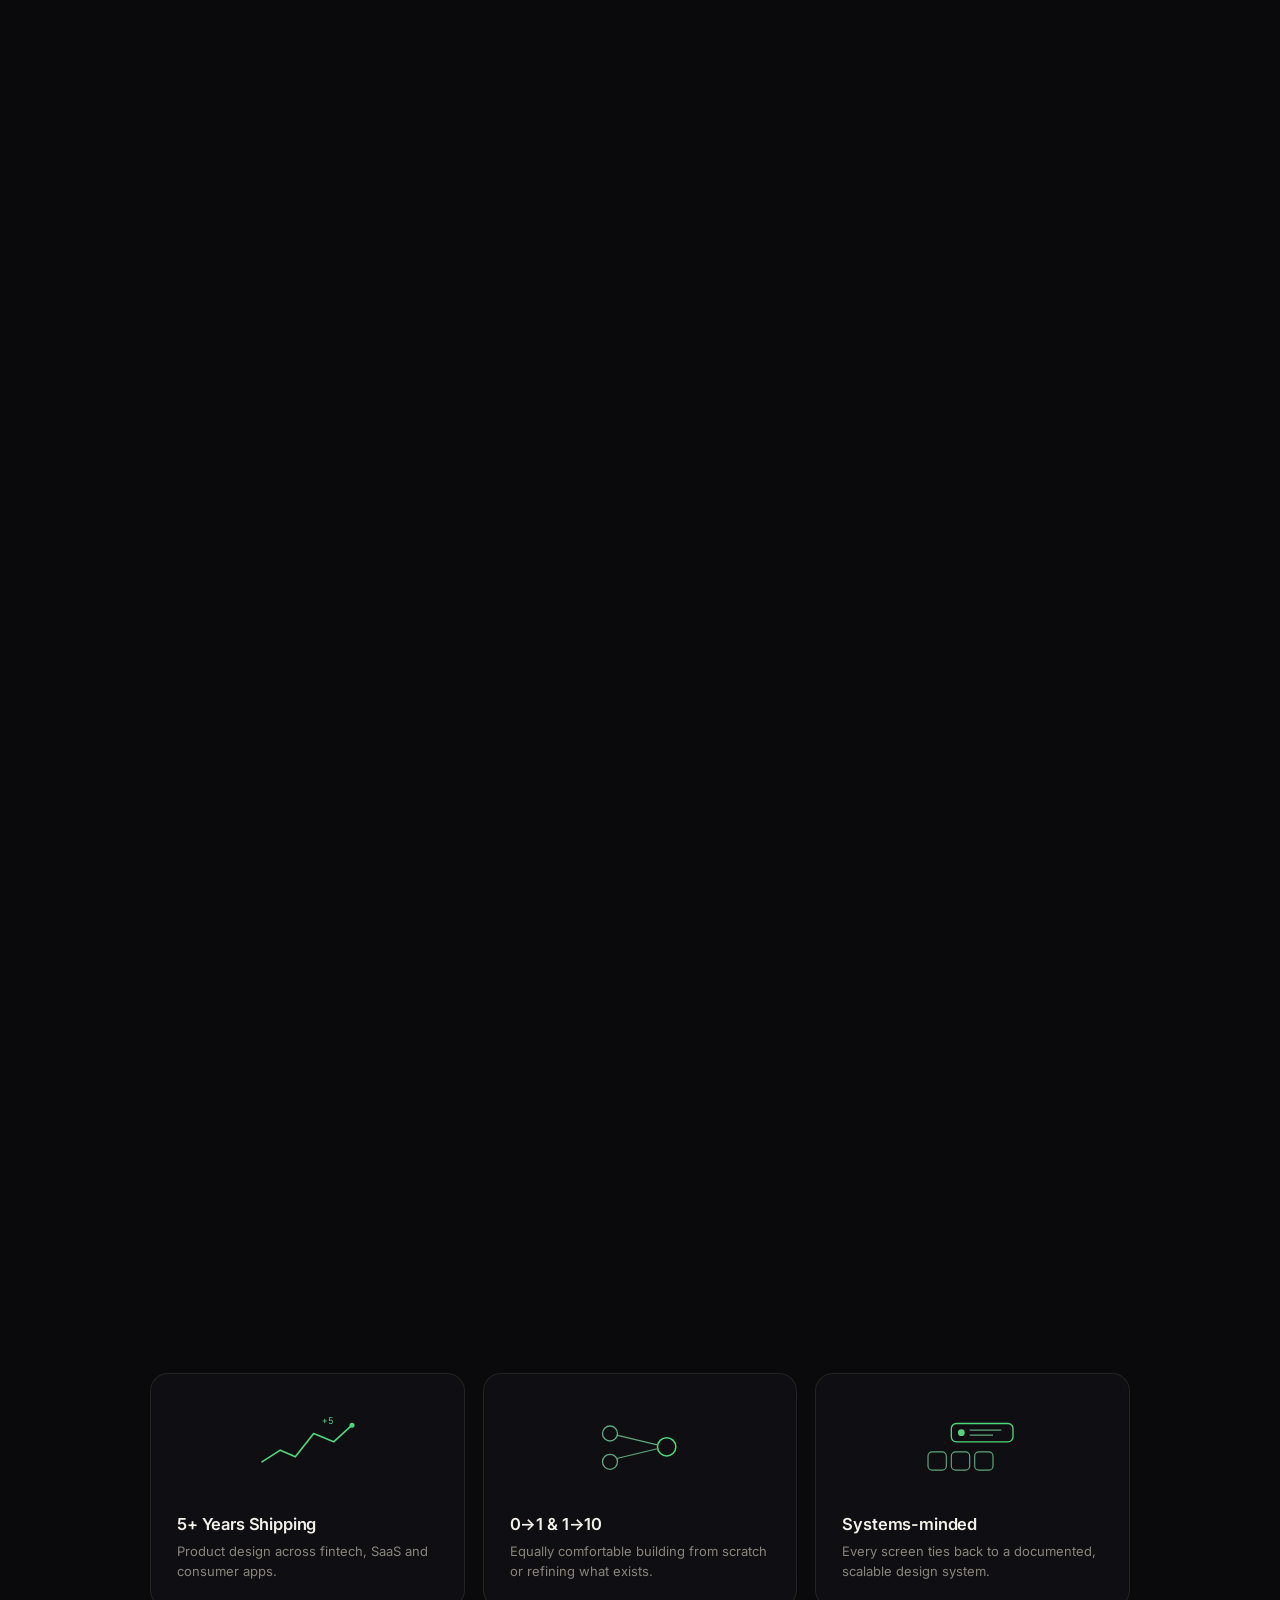
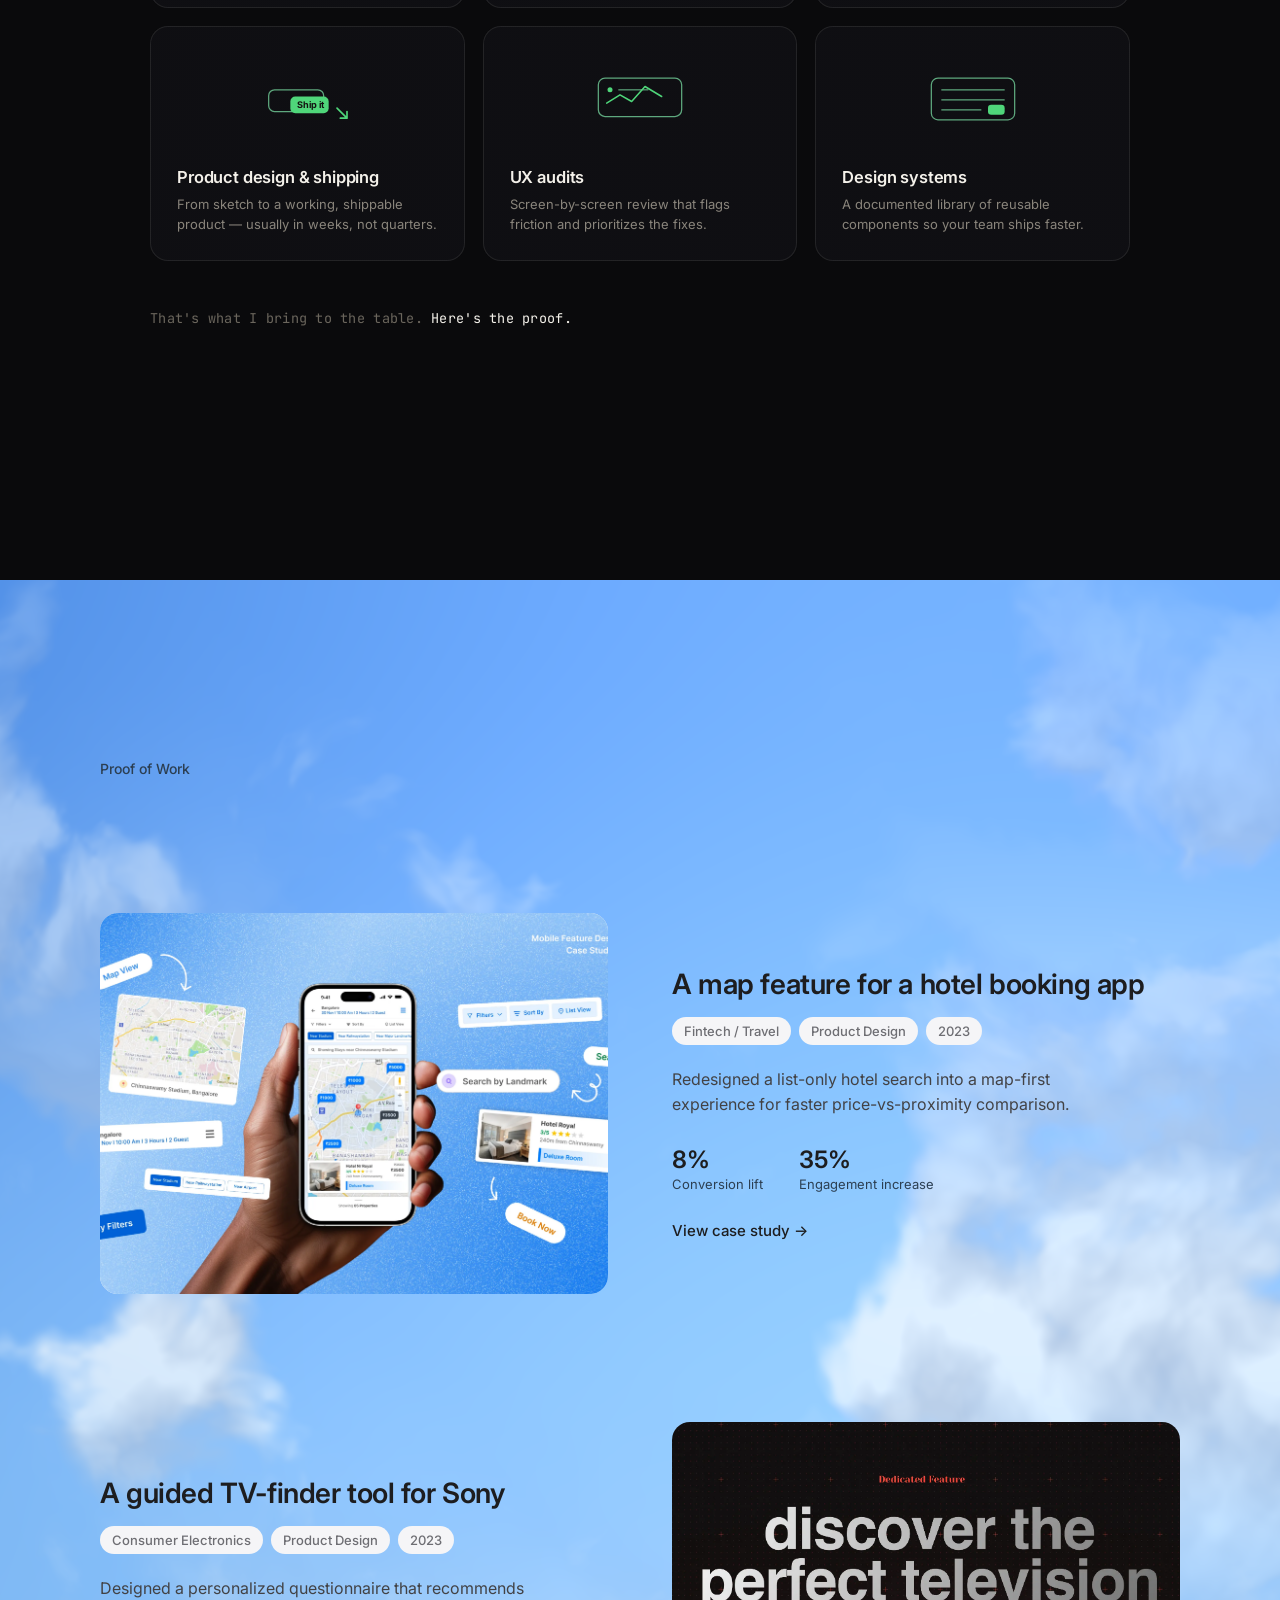
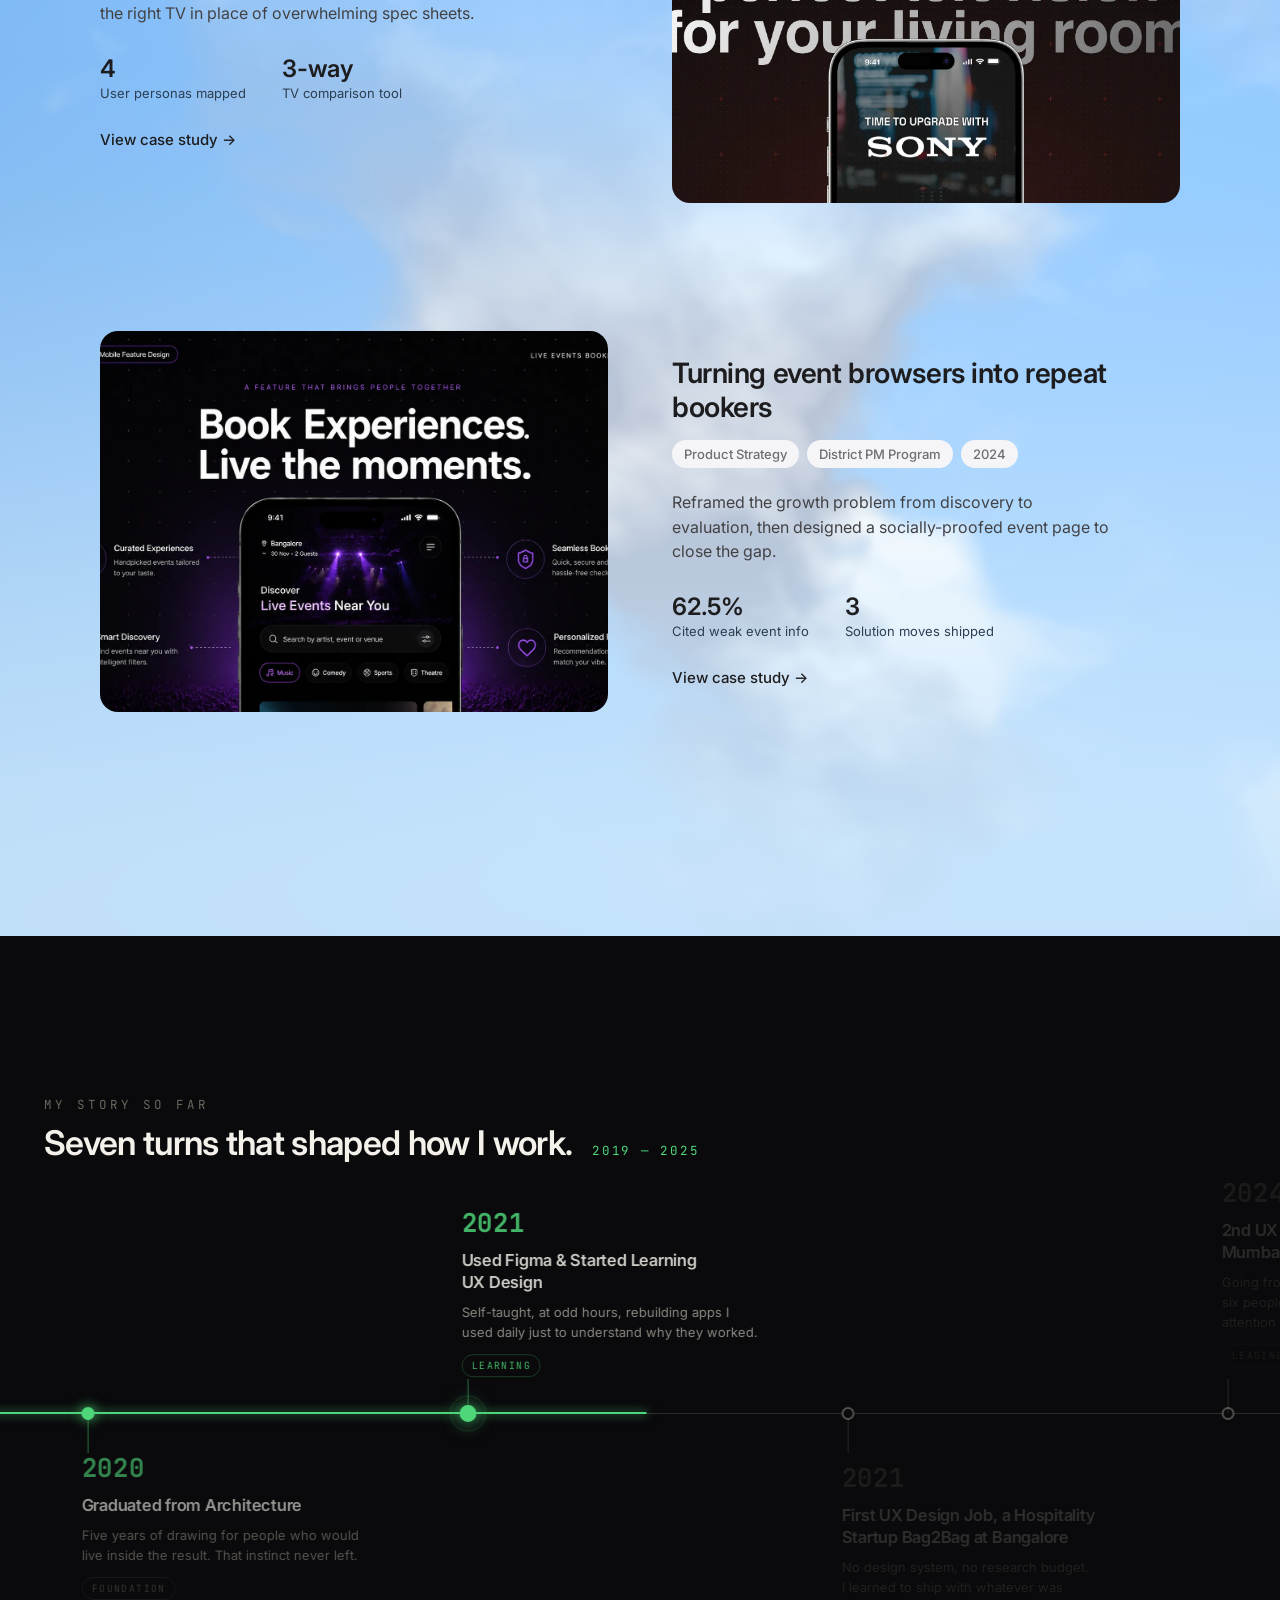
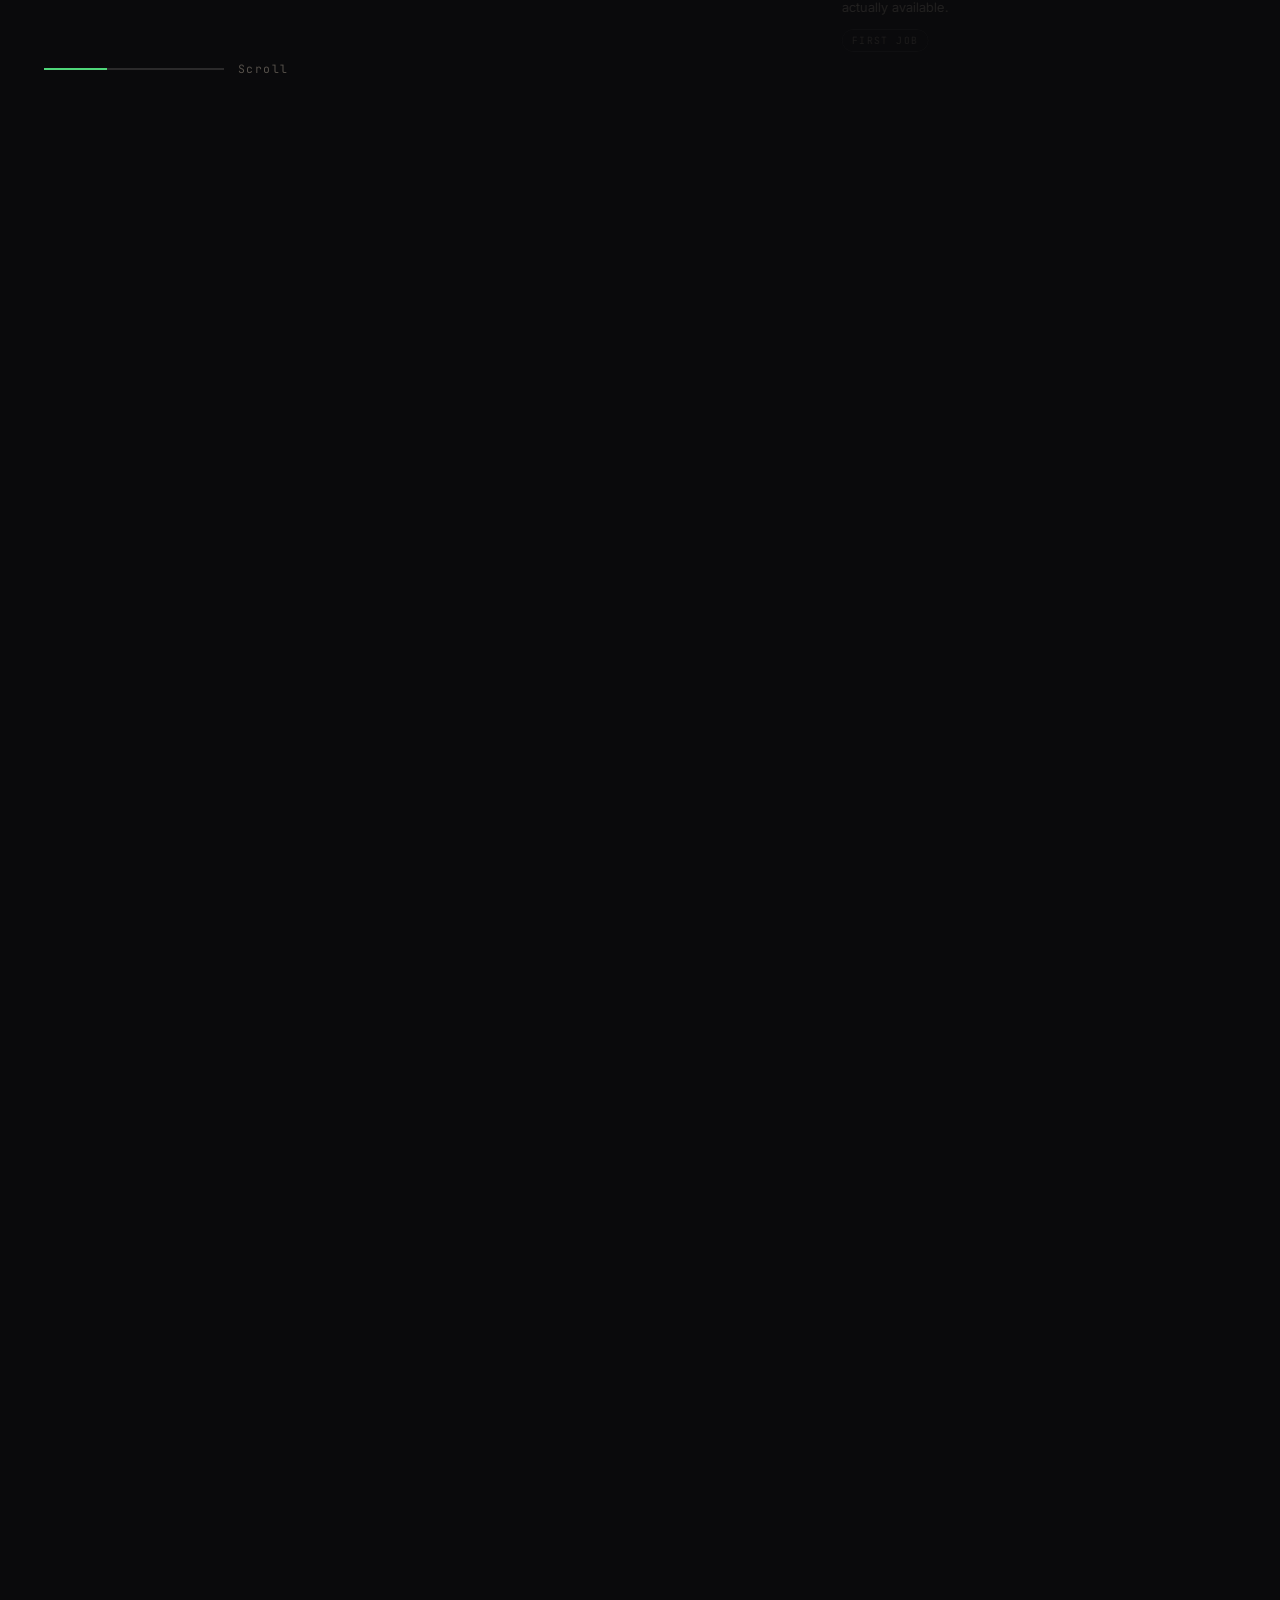
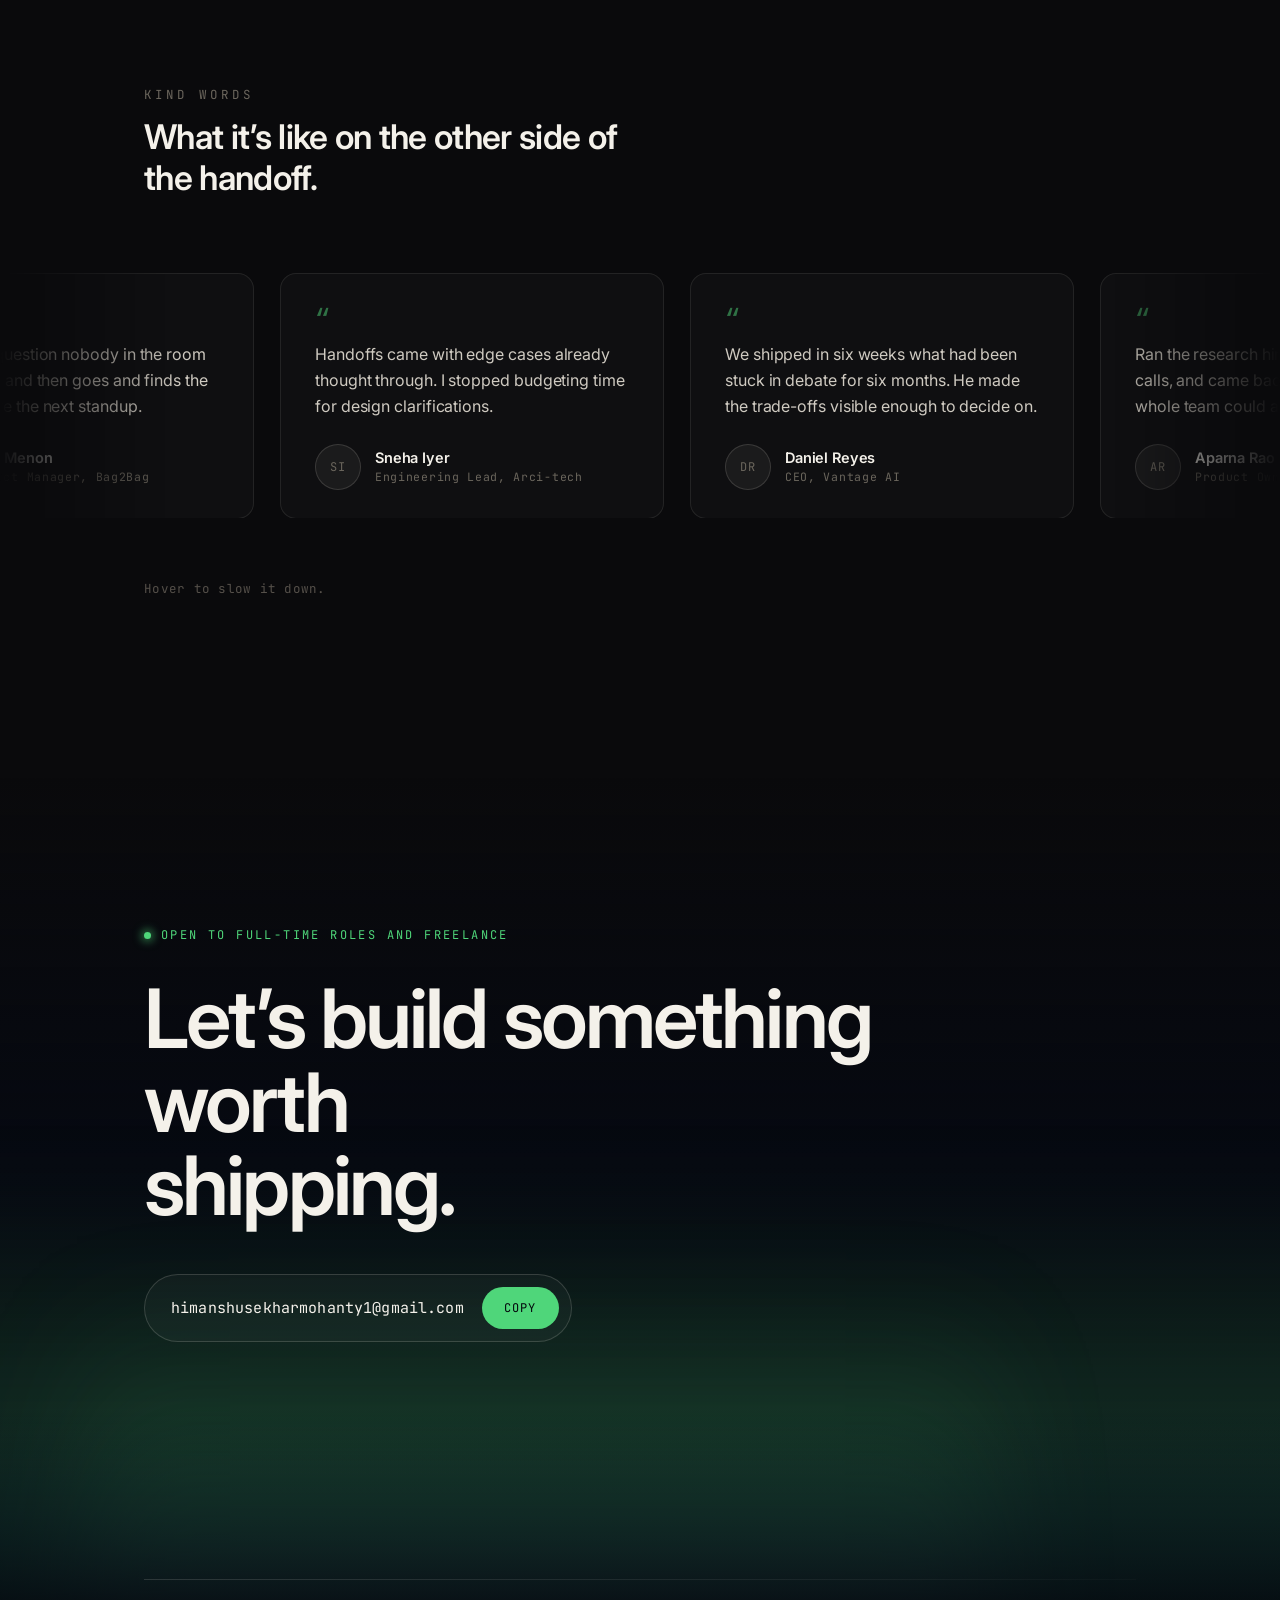
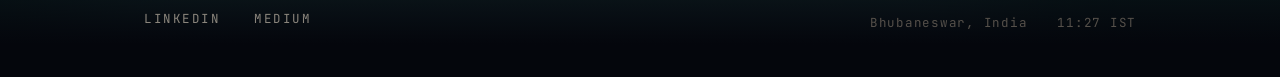
==== commit fc62b8f7: "add Let's Connect footer/CTA section Status pill, headline, email pill with copy-to-clipboard, foote" ====
--- a/index.html
+++ b/index.html
@@ -14,6 +14,7 @@
   <link rel="stylesheet" href="css/sections/proof-of-work.css">
   <link rel="stylesheet" href="css/sections/story.css">
   <link rel="stylesheet" href="css/sections/testimonials.css">
+  <link rel="stylesheet" href="css/sections/connect.css">
 </head>
 <body>
 
@@ -677,6 +678,41 @@
     <p class="testimonials__caption">Hover to slow it down.</p>
   </section>
 
+  <section class="connect" id="connect" data-connect data-screen-label="Let's Connect">
+    <div class="connect__glow" aria-hidden="true">
+      <div class="connect__blob connect__blob--a"></div>
+      <div class="connect__blob connect__blob--b"></div>
+      <div class="connect__fade"></div>
+    </div>
+
+    <div class="connect__top">
+      <div class="connect__status">
+        <span class="connect__status-dot"></span>
+        <p class="connect__status-label">Open to full-time roles and freelance</p>
+      </div>
+      <h2 class="connect__heading">Let&rsquo;s build something worth<br>shipping.</h2>
+
+      <div class="connect__email-pill">
+        <a href="mailto:himanshusekharmohanty1@gmail.com" class="connect__email">himanshusekharmohanty1@gmail.com</a>
+        <button type="button" class="connect__copy-btn" data-connect-copy>Copy</button>
+      </div>
+    </div>
+
+    <div class="connect__bottom">
+      <div class="connect__divider"></div>
+      <div class="connect__footer-row">
+        <div class="connect__links">
+          <a href="https://www.linkedin.com/in/himanshu-sekhar-mohanty-4ba57b160/" target="_blank" rel="noopener" class="connect__link">LinkedIn</a>
+          <a href="https://medium.com/@himanshusekharmohanty1" target="_blank" rel="noopener" class="connect__link">Medium</a>
+        </div>
+        <div class="connect__meta">
+          <p class="connect__meta-item">Bhubaneswar, India</p>
+          <p class="connect__meta-item" data-connect-time>&mdash;&mdash; IST</p>
+        </div>
+      </div>
+    </div>
+  </section>
+
   <script type="module" src="js/main.js"></script>
 </body>
 </html>
--- a/css/sections/connect.css
+++ b/css/sections/connect.css
@@ -0,0 +1,228 @@
+.connect {
+  position: relative;
+  width: 100%;
+  min-height: 100vh;
+  background: linear-gradient(180deg, rgba(7, 10, 18, 0) 0%, #060911 42%, #04060c 100%);
+  color: var(--color-text);
+  overflow: hidden;
+  display: flex;
+  flex-direction: column;
+  justify-content: space-between;
+}
+
+/* Aurora curtain glow */
+
+.connect__glow {
+  position: absolute;
+  inset: 0;
+  pointer-events: none;
+  overflow: hidden;
+}
+
+.connect__blob {
+  position: absolute;
+}
+
+.connect__blob--a {
+  left: -10%;
+  right: -10%;
+  bottom: -6%;
+  height: 62%;
+  filter: blur(46px);
+  transform-origin: 50% 100%;
+  animation: curtainDrift 17s ease-in-out infinite;
+  background: linear-gradient(180deg, rgba(79, 214, 122, 0) 0%, rgba(79, 214, 122, 0.16) 45%, rgba(56, 196, 168, 0.30) 78%, rgba(56, 196, 168, 0.05) 100%);
+}
+
+.connect__blob--b {
+  left: 6%;
+  right: 22%;
+  bottom: -4%;
+  height: 48%;
+  filter: blur(58px);
+  transform-origin: 50% 100%;
+  animation: curtainDrift 23s ease-in-out infinite reverse;
+  background: linear-gradient(180deg, rgba(102, 180, 255, 0) 0%, rgba(79, 214, 122, 0.13) 55%, rgba(140, 120, 230, 0.20) 100%);
+}
+
+.connect__fade {
+  position: absolute;
+  left: 0;
+  right: 0;
+  bottom: 0;
+  height: 30%;
+  background: linear-gradient(180deg, rgba(4, 6, 12, 0) 0%, #04060c 88%);
+}
+
+@keyframes curtainDrift {
+  0% { transform: translateX(-4%) scaleY(1); opacity: 0.5; }
+  50% { transform: translateX(4%) scaleY(1.14); opacity: 0.85; }
+  100% { transform: translateX(-4%) scaleY(1); opacity: 0.5; }
+}
+
+/* Top */
+
+.connect__top {
+  position: relative;
+  z-index: 1;
+  max-width: 1080px;
+  width: 100%;
+  margin: 0 auto;
+  padding: 150px 44px 0;
+  box-sizing: border-box;
+}
+
+.connect__status {
+  display: flex;
+  align-items: center;
+  gap: 10px;
+  margin-bottom: 34px;
+}
+
+.connect__status-dot {
+  width: 7px;
+  height: 7px;
+  border-radius: 50%;
+  background: var(--color-accent);
+  box-shadow: 0 0 10px 2px rgba(79, 214, 122, 0.65);
+}
+
+.connect__status-label {
+  font-family: var(--font-mono);
+  font-size: 12px;
+  letter-spacing: 0.2em;
+  text-transform: uppercase;
+  color: var(--color-accent);
+  margin: 0;
+}
+
+.connect__heading {
+  font-family: var(--font-sans);
+  font-weight: 600;
+  font-size: clamp(38px, 6.4vw, 84px);
+  letter-spacing: -0.035em;
+  line-height: 1.02;
+  margin: 0 0 46px;
+  max-width: 900px;
+  text-wrap: pretty;
+}
+
+.connect__email-pill {
+  display: inline-flex;
+  align-items: center;
+  gap: 18px;
+  padding: 12px 12px 12px 26px;
+  border: 1px solid rgba(244, 241, 234, 0.16);
+  border-radius: 999px;
+  background: rgba(244, 241, 234, 0.03);
+  flex-wrap: wrap;
+}
+
+.connect__email {
+  font-family: var(--font-mono);
+  font-size: 15px;
+  letter-spacing: 0.01em;
+  color: var(--color-text);
+  text-decoration: none;
+  transition: color 0.3s ease;
+}
+
+.connect__email:hover {
+  color: var(--color-accent);
+}
+
+.connect__copy-btn {
+  display: inline-flex;
+  align-items: center;
+  gap: 10px;
+  background: var(--color-accent);
+  border: none;
+  border-radius: 999px;
+  padding: 13px 22px;
+  cursor: pointer;
+  font-family: var(--font-mono);
+  font-size: 12px;
+  letter-spacing: 0.1em;
+  text-transform: uppercase;
+  color: #04060c;
+  transition: background 0.3s ease;
+}
+
+.connect__copy-btn:hover {
+  background: #6ce094;
+}
+
+/* Bottom */
+
+.connect__bottom {
+  position: relative;
+  z-index: 1;
+  max-width: 1080px;
+  width: 100%;
+  margin: 0 auto;
+  padding: 120px 44px 46px;
+  box-sizing: border-box;
+}
+
+.connect__divider {
+  height: 1px;
+  background: linear-gradient(90deg, rgba(244, 241, 234, 0.14) 0%, rgba(244, 241, 234, 0.02) 100%);
+  margin-bottom: 30px;
+}
+
+.connect__footer-row {
+  display: flex;
+  align-items: flex-end;
+  justify-content: space-between;
+  gap: 40px;
+  flex-wrap: wrap;
+}
+
+.connect__links {
+  display: flex;
+  gap: 34px;
+  flex-wrap: wrap;
+}
+
+.connect__link {
+  font-family: var(--font-mono);
+  font-size: 12.5px;
+  letter-spacing: 0.12em;
+  text-transform: uppercase;
+  color: #8a857c;
+  text-decoration: none;
+  border-bottom: 1px solid transparent;
+  padding-bottom: 3px;
+  transition: color 0.3s ease, border-color 0.3s ease;
+}
+
+.connect__link:hover {
+  color: var(--color-accent);
+  border-bottom-color: rgba(79, 214, 122, 0.45);
+}
+
+.connect__meta {
+  display: flex;
+  gap: 30px;
+  flex-wrap: wrap;
+}
+
+.connect__meta-item {
+  font-family: var(--font-mono);
+  font-size: 12.5px;
+  letter-spacing: 0.06em;
+  color: #55504a;
+  margin: 0;
+}
+
+/* Responsive */
+
+@media (max-width: 720px) {
+  .connect__top {
+    padding: 110px 22px 0;
+  }
+
+  .connect__bottom {
+    padding: 80px 22px 36px;
+  }
+}
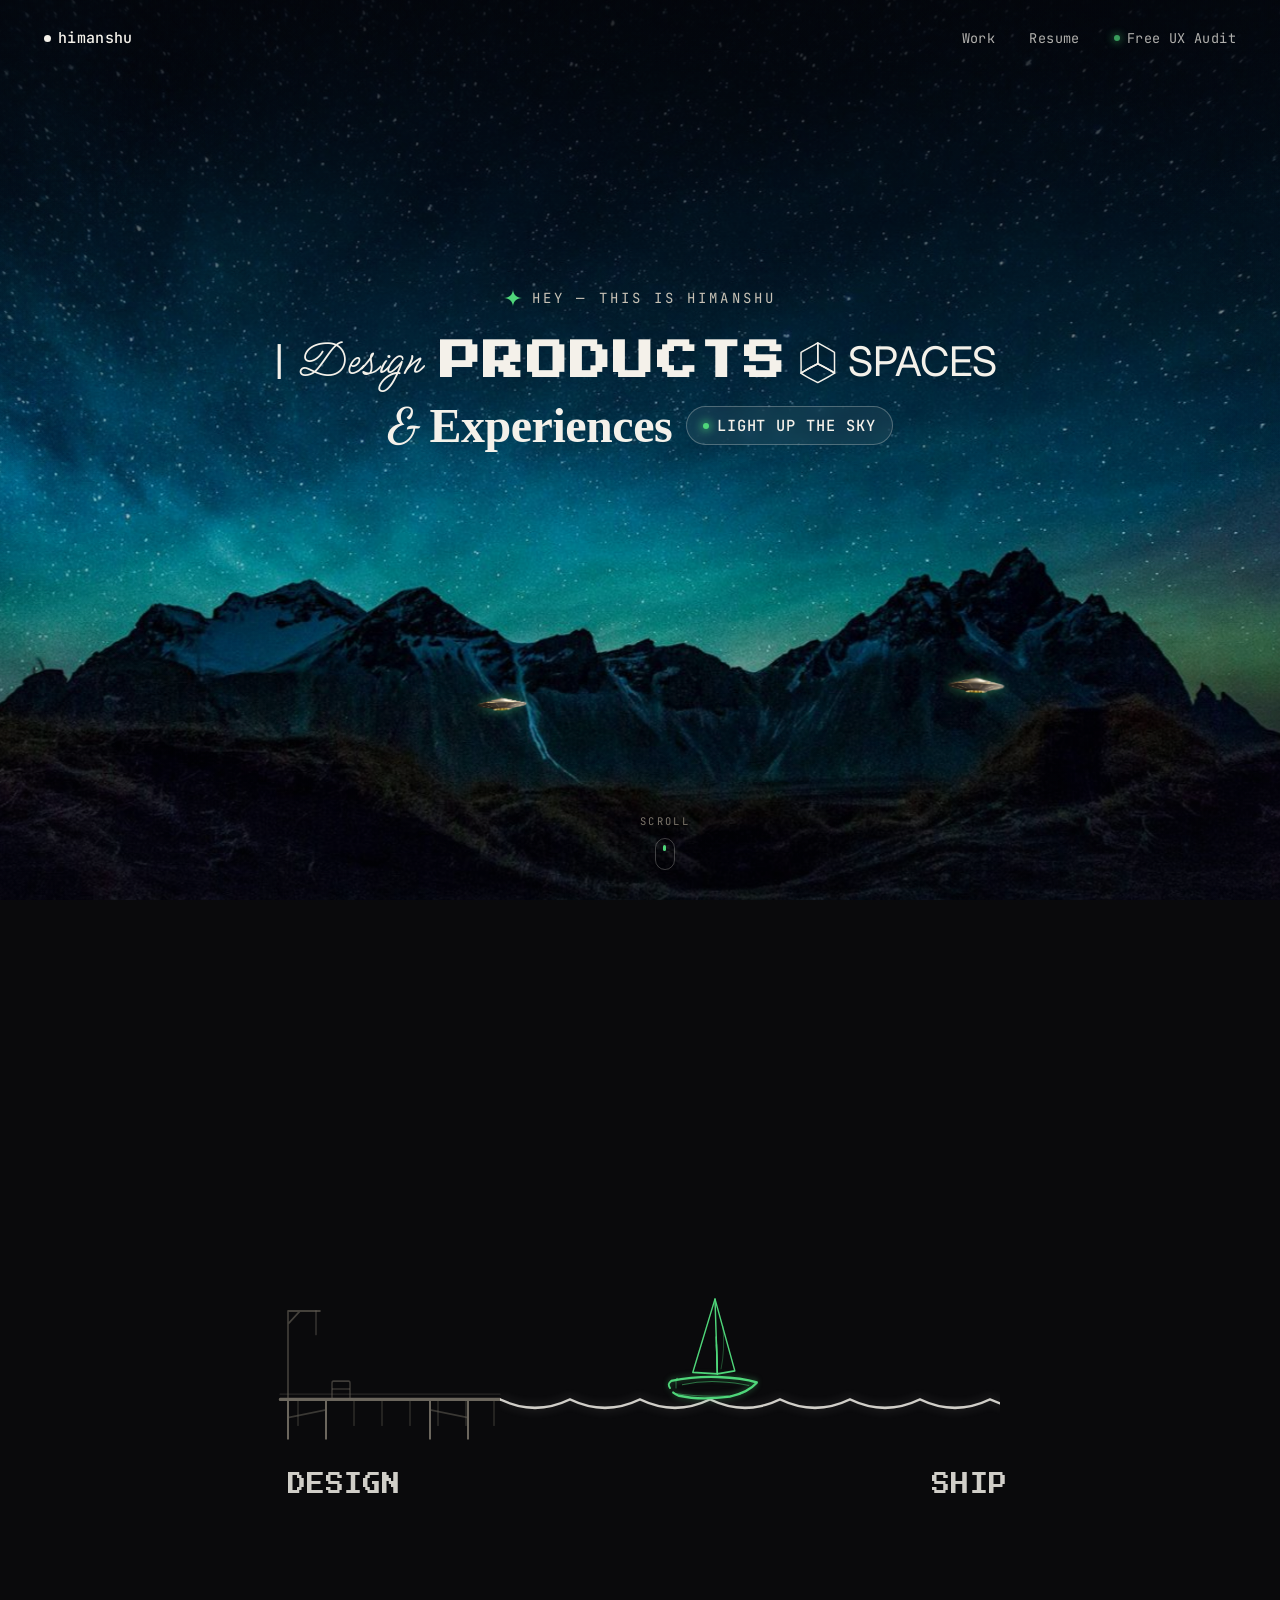
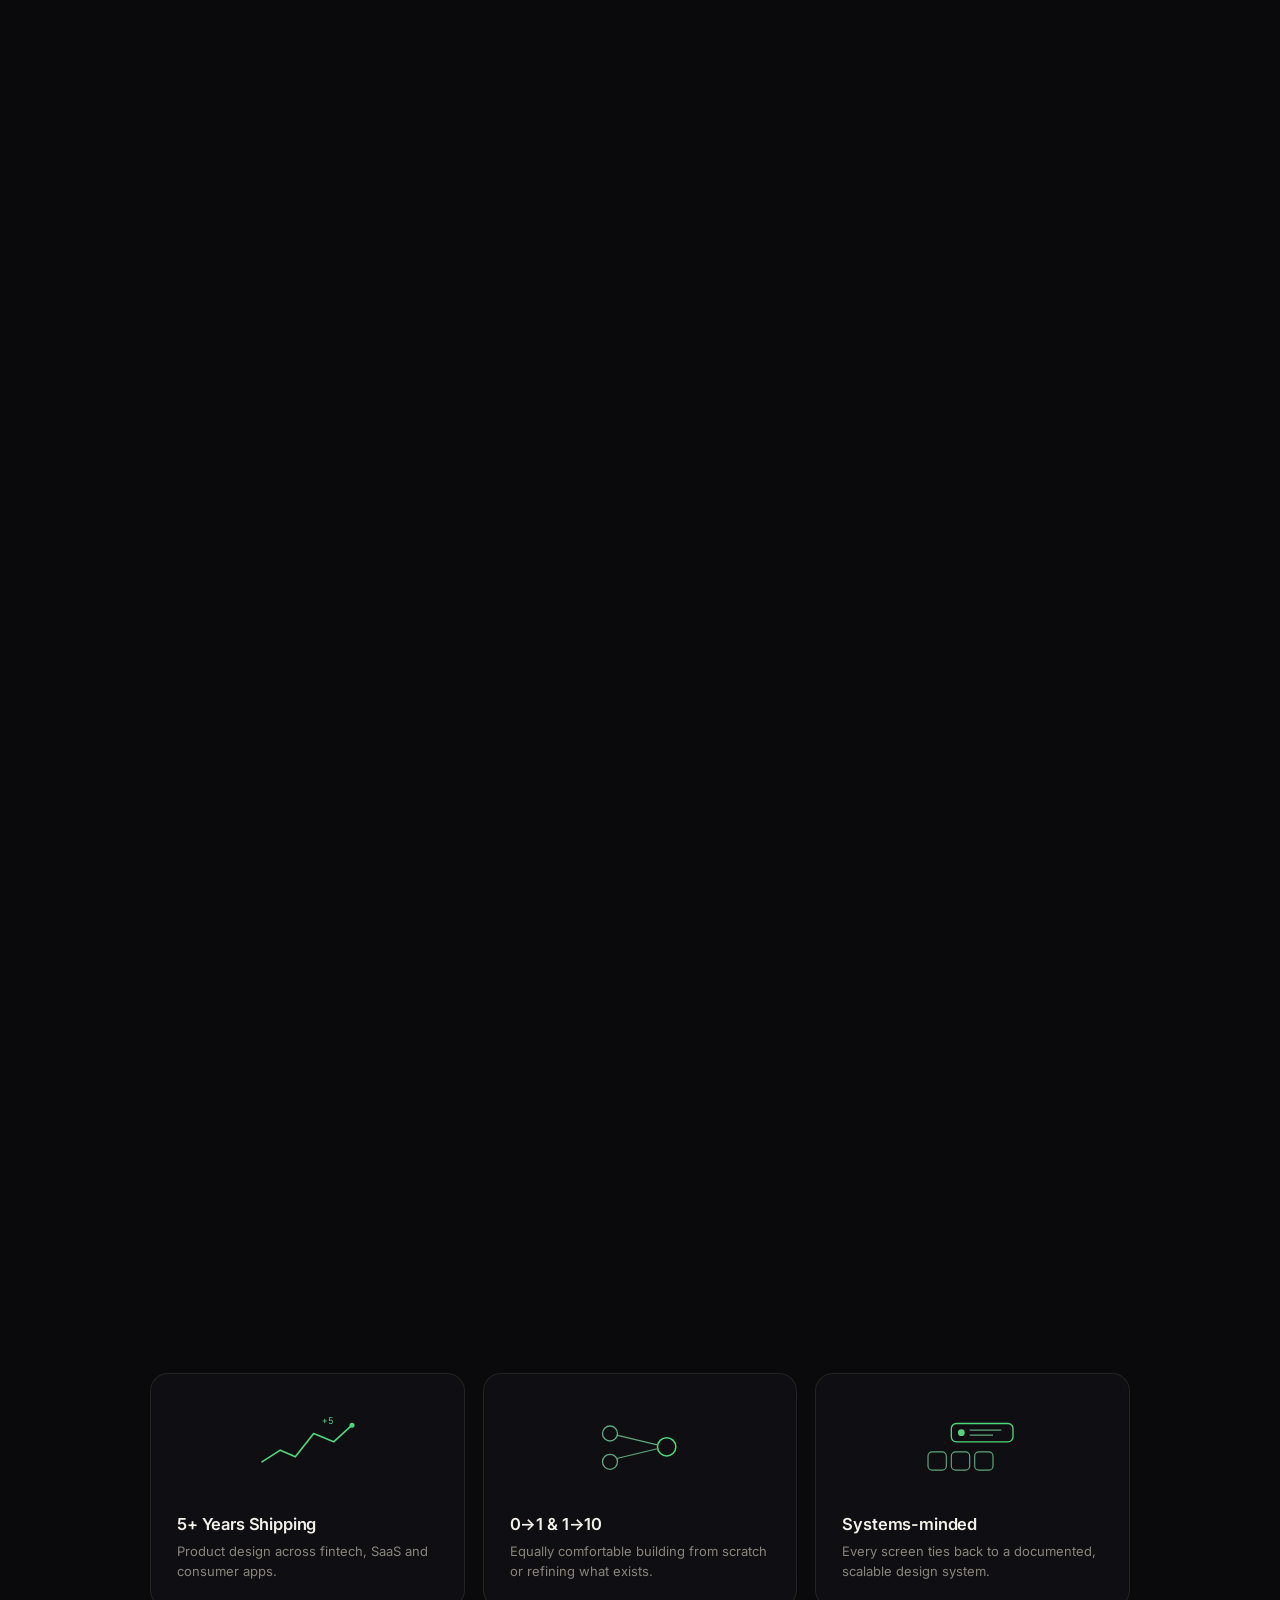
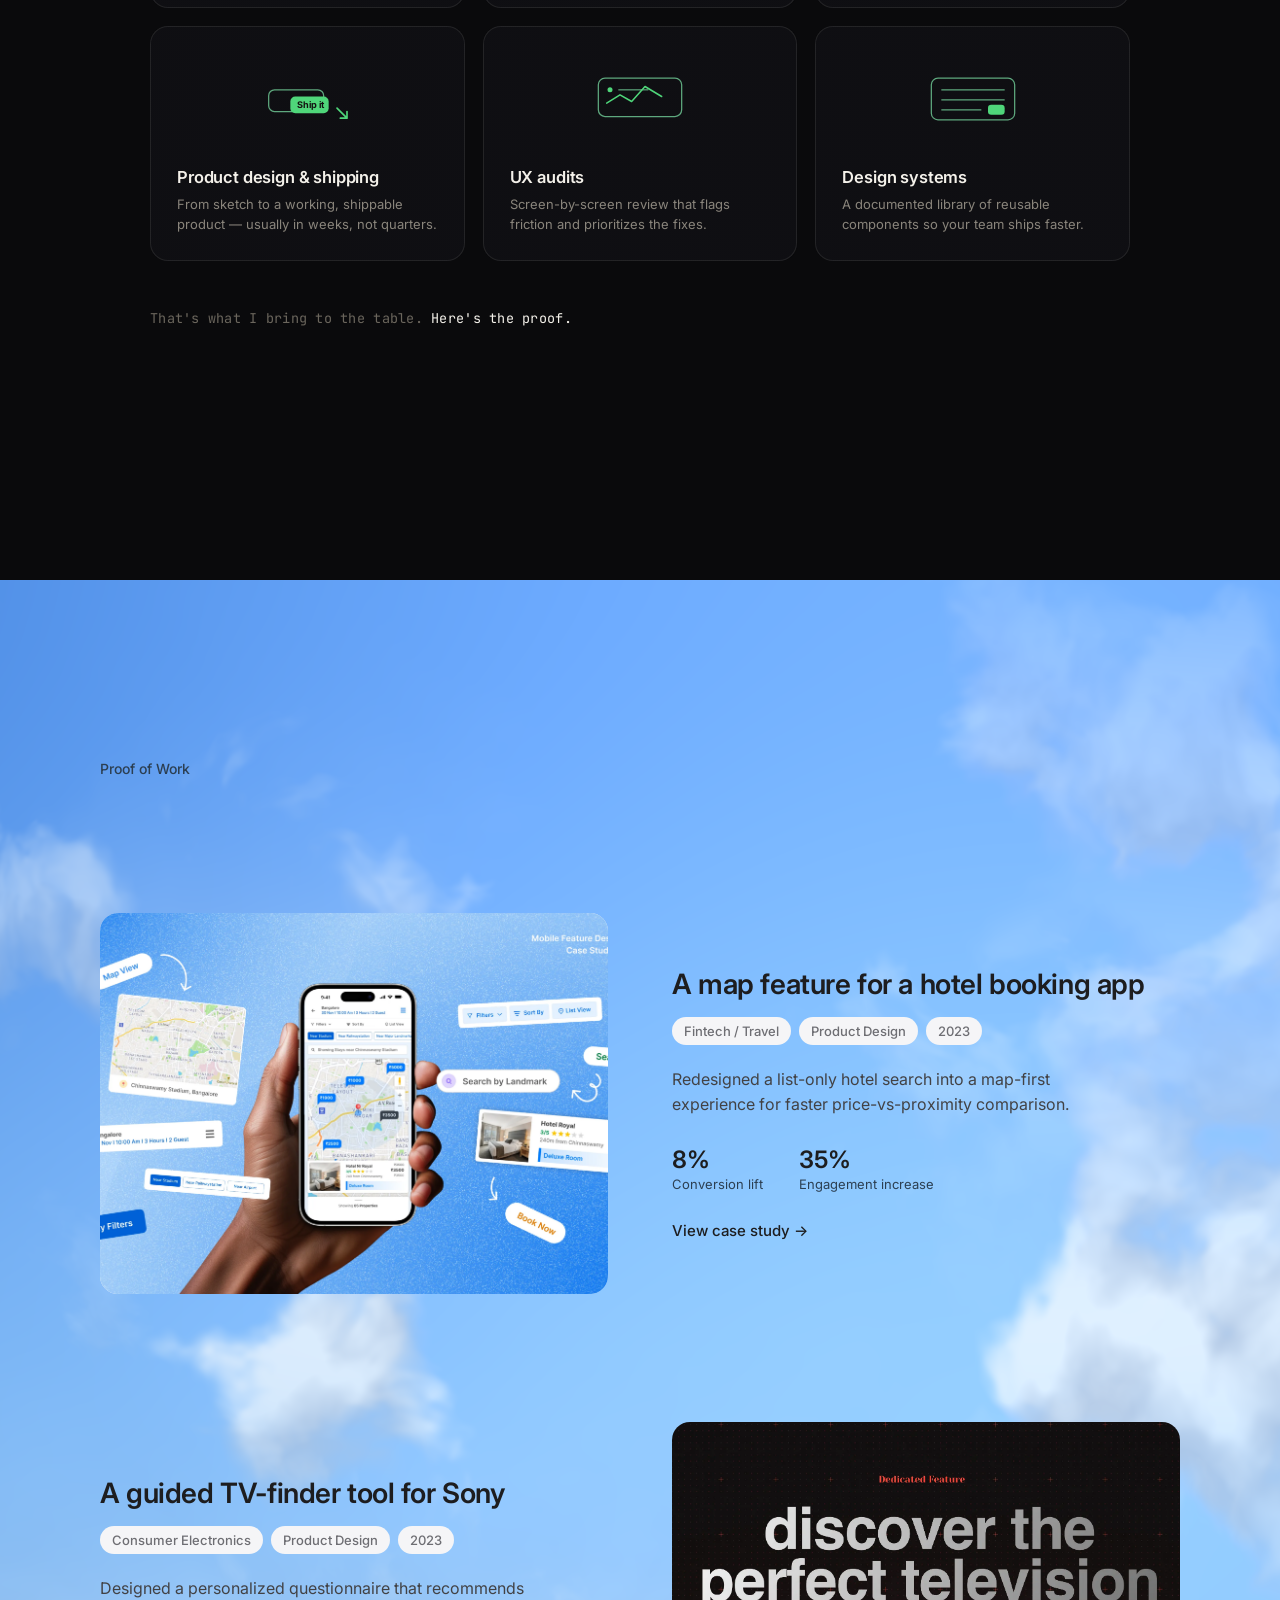
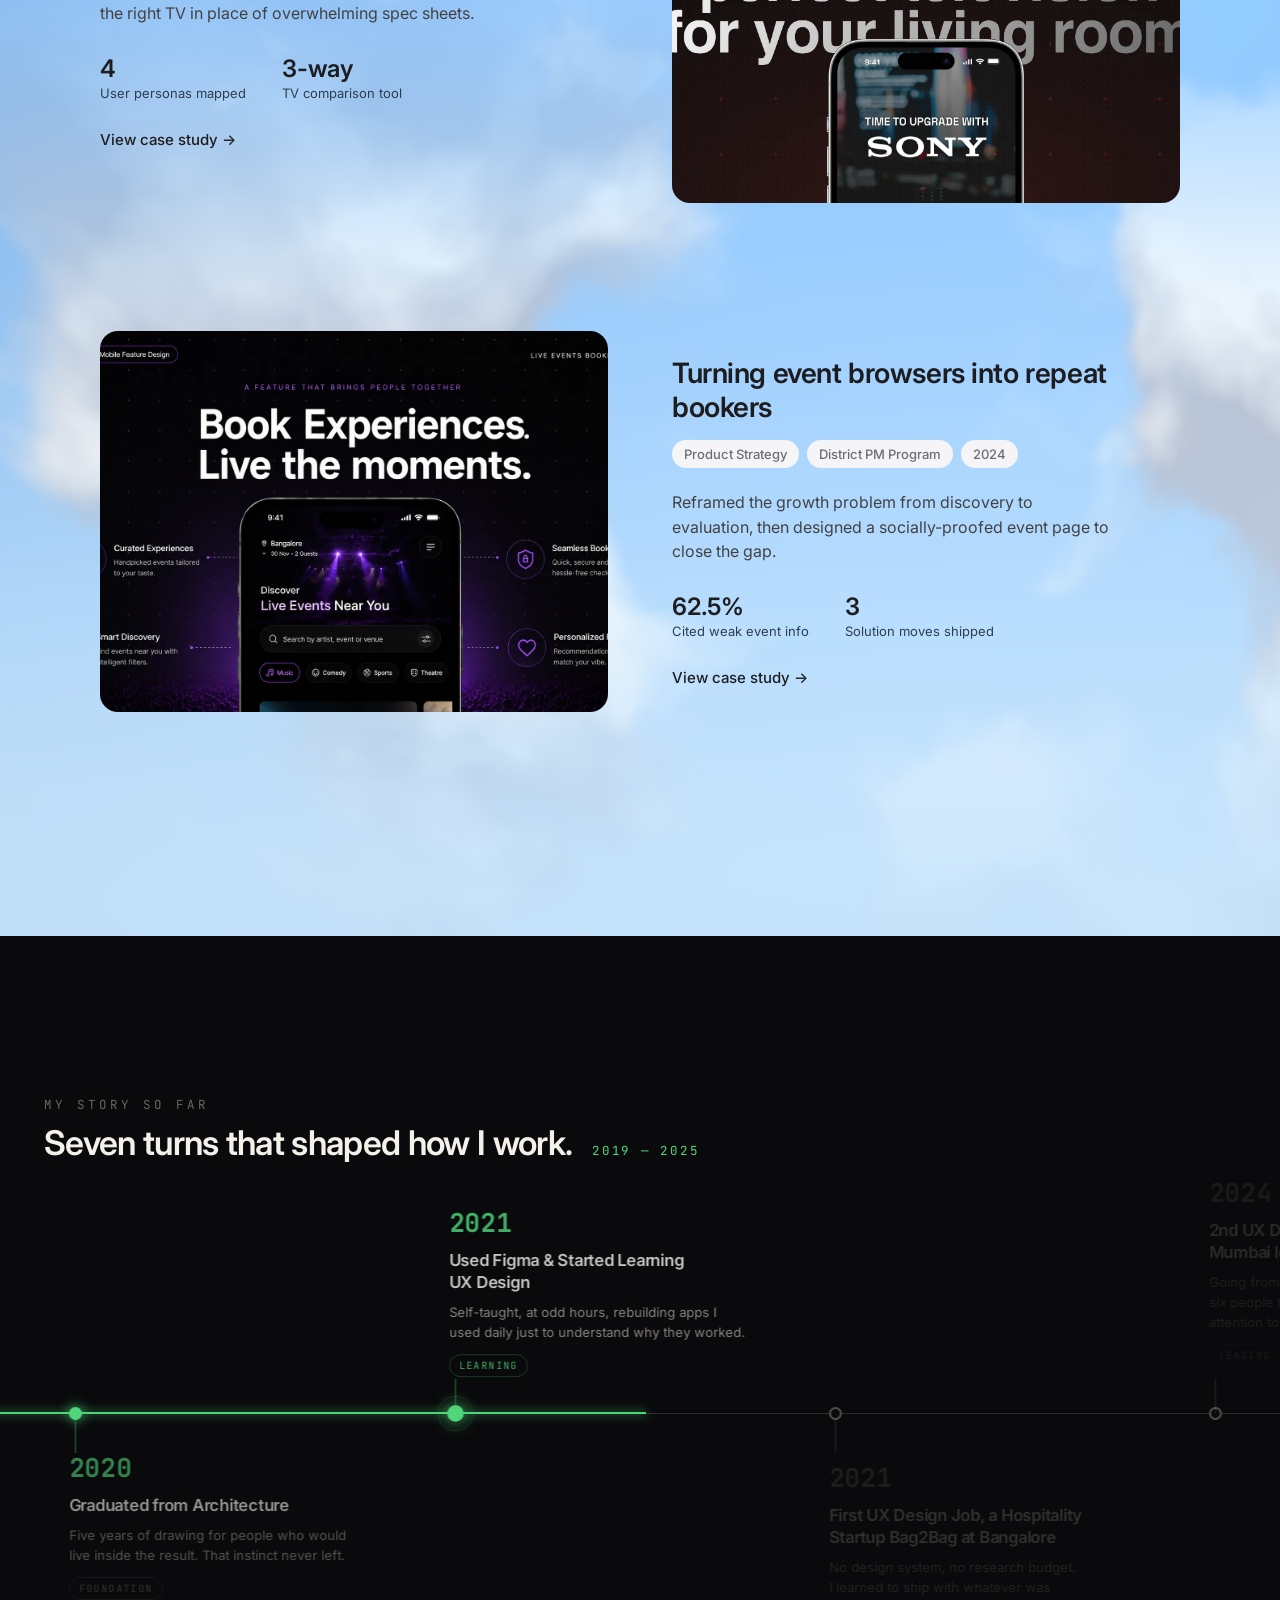
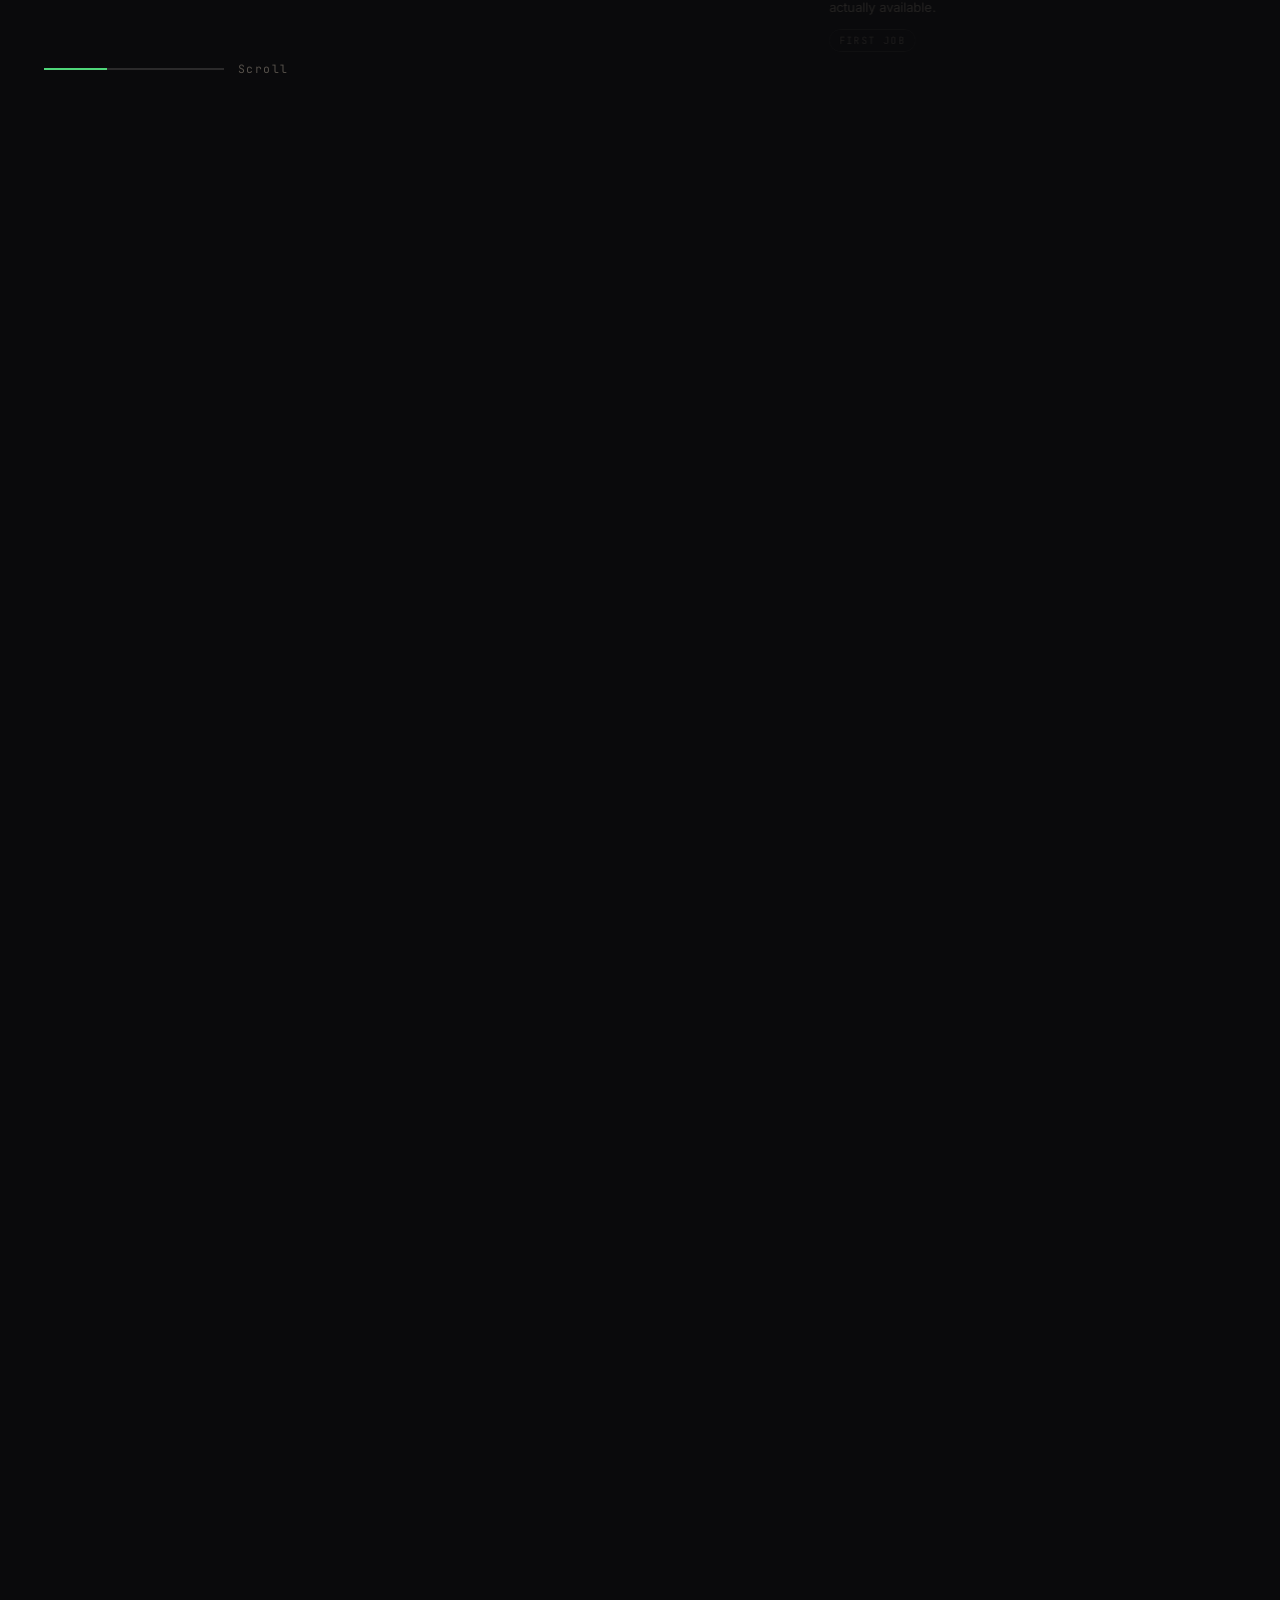
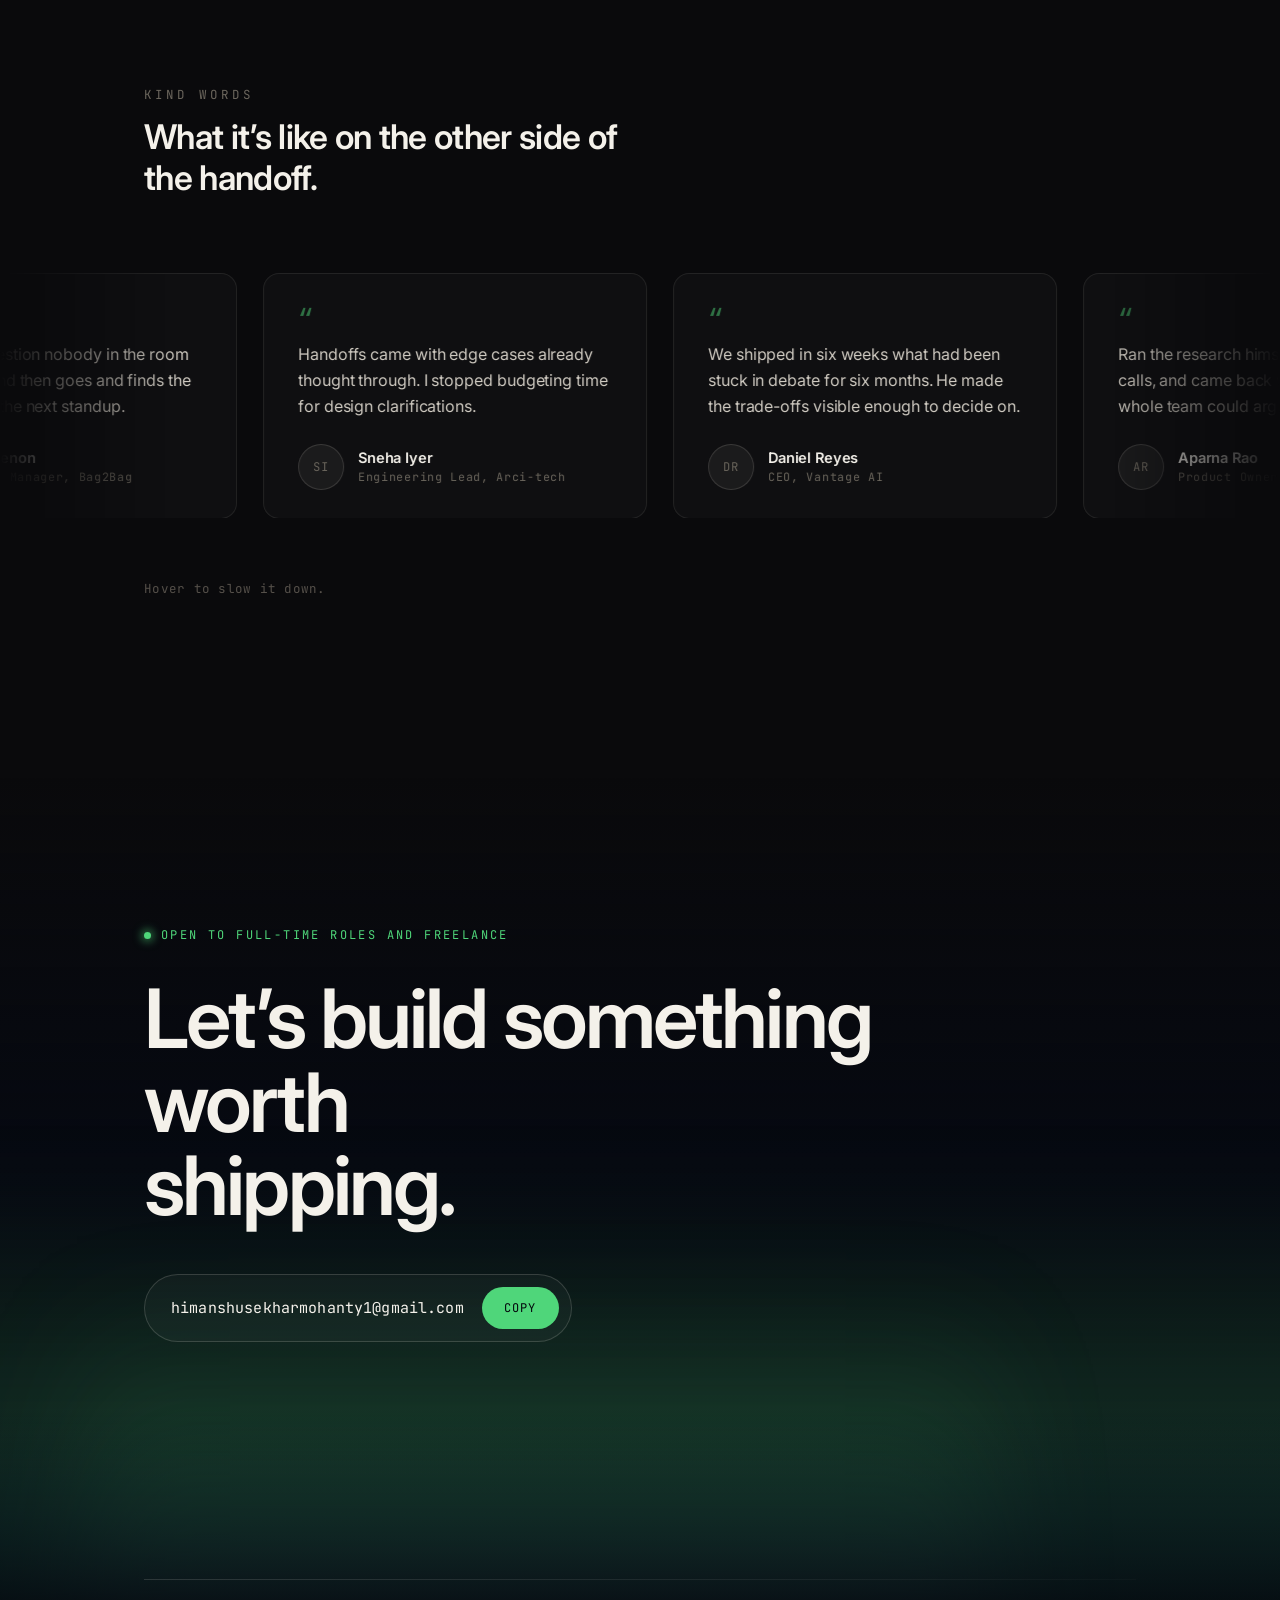
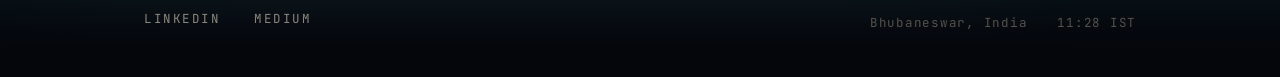
==== commit f0a6f9d5: "Rename nav link to Free UX Audit and update placeholder page copy Co-Authored-By: Claude Sonnet 5 <n" ====
--- a/index.html
+++ b/index.html
@@ -79,8 +79,8 @@
       <div class="hero__nav-links">
         <a href="#work" class="hero__nav-link">Work</a>
         <a href="#resume" class="hero__nav-link">Resume</a>
-        <a href="#roast" class="hero__nav-link hero__nav-link--accent">
-          <span class="hero__nav-dot"></span>UX Roast Club
+        <a href="coming-soon.html" target="_blank" rel="noopener" class="hero__nav-link hero__nav-link--accent">
+          <span class="hero__nav-dot"></span>Free UX Audit
         </a>
       </div>
     </nav>
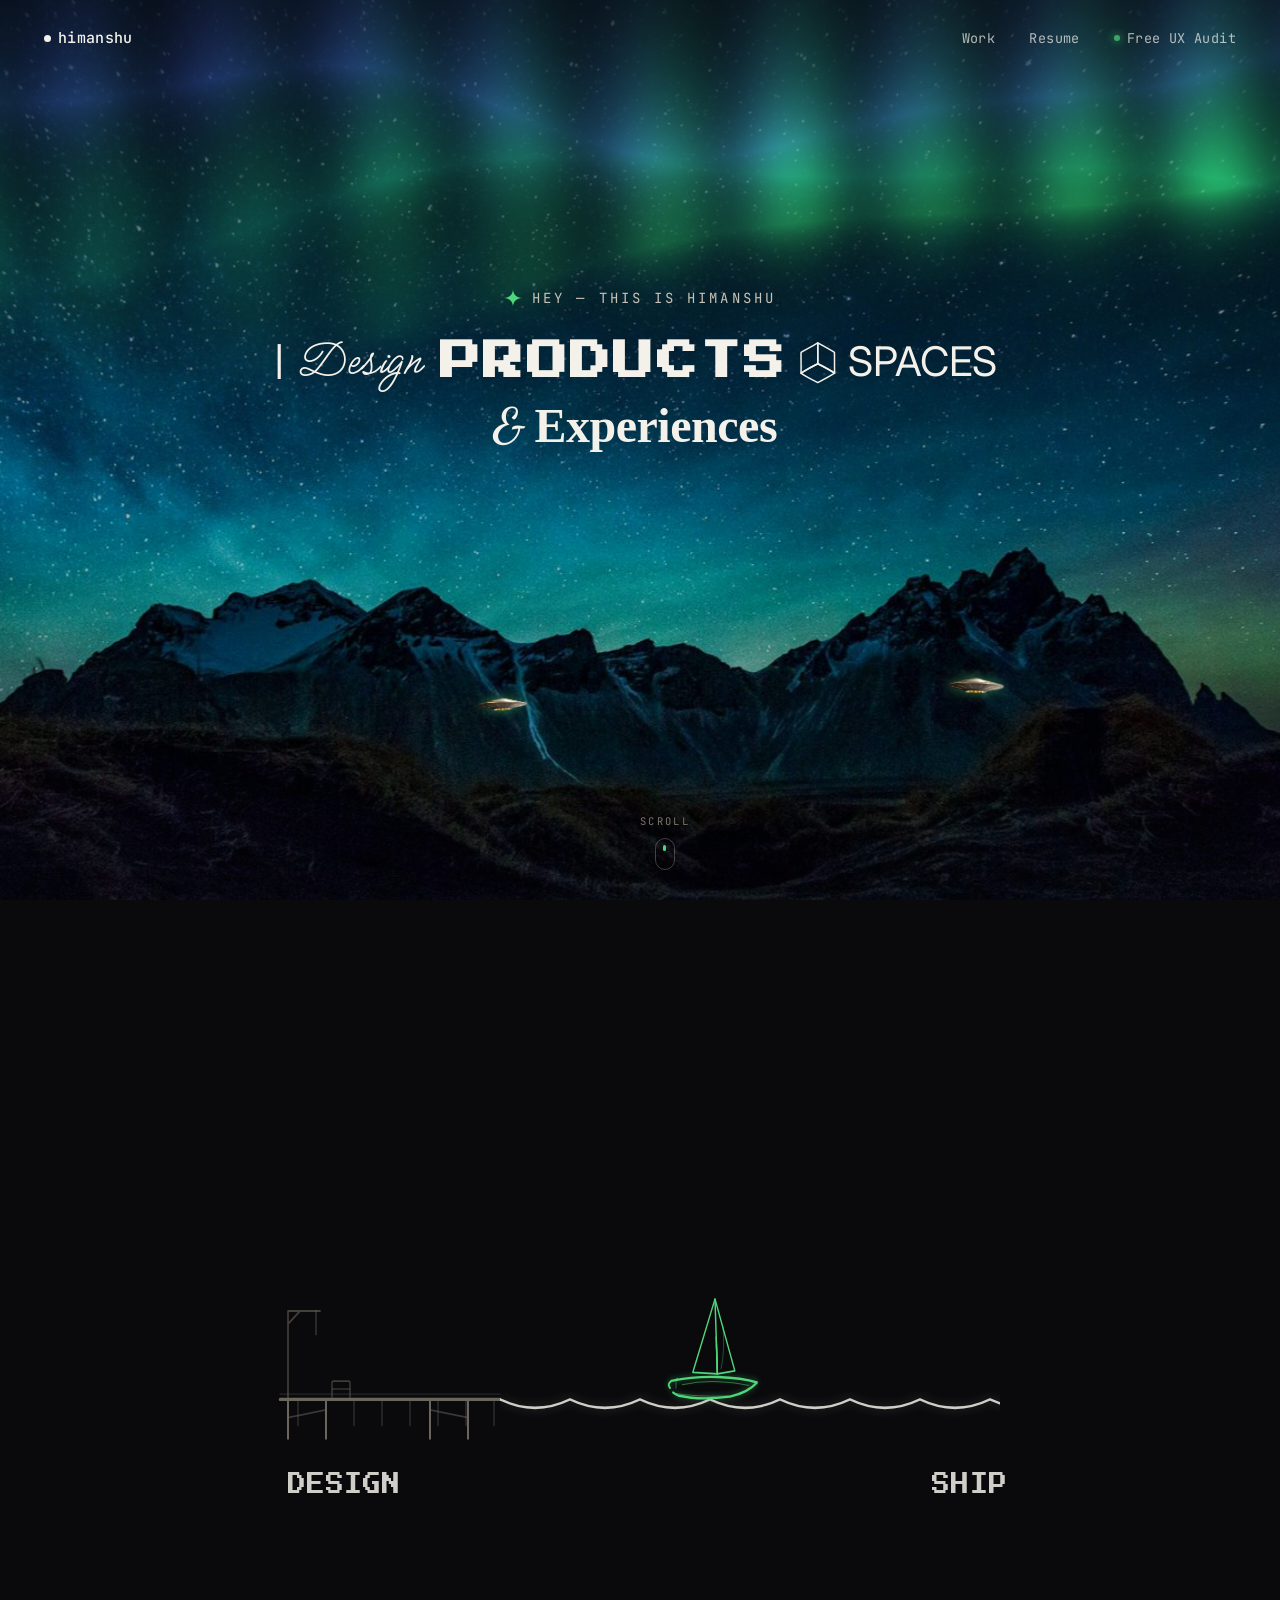
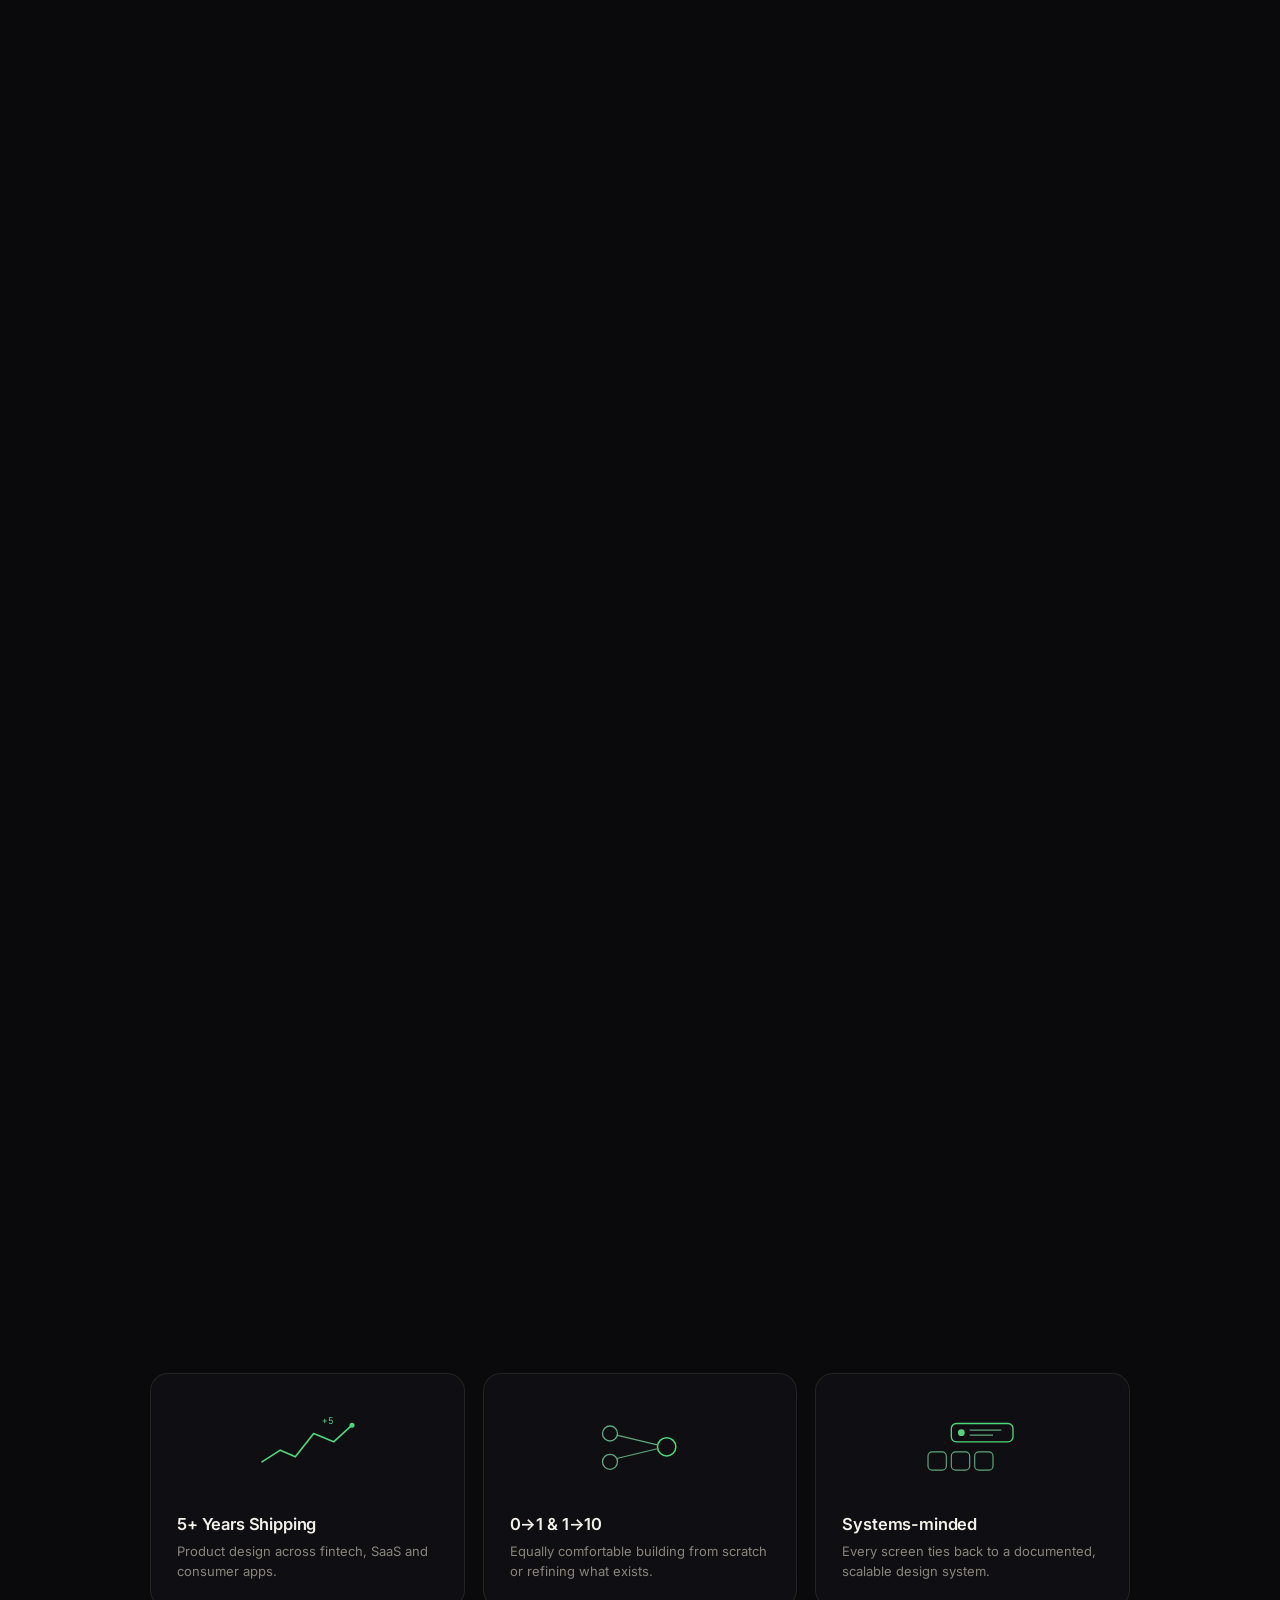
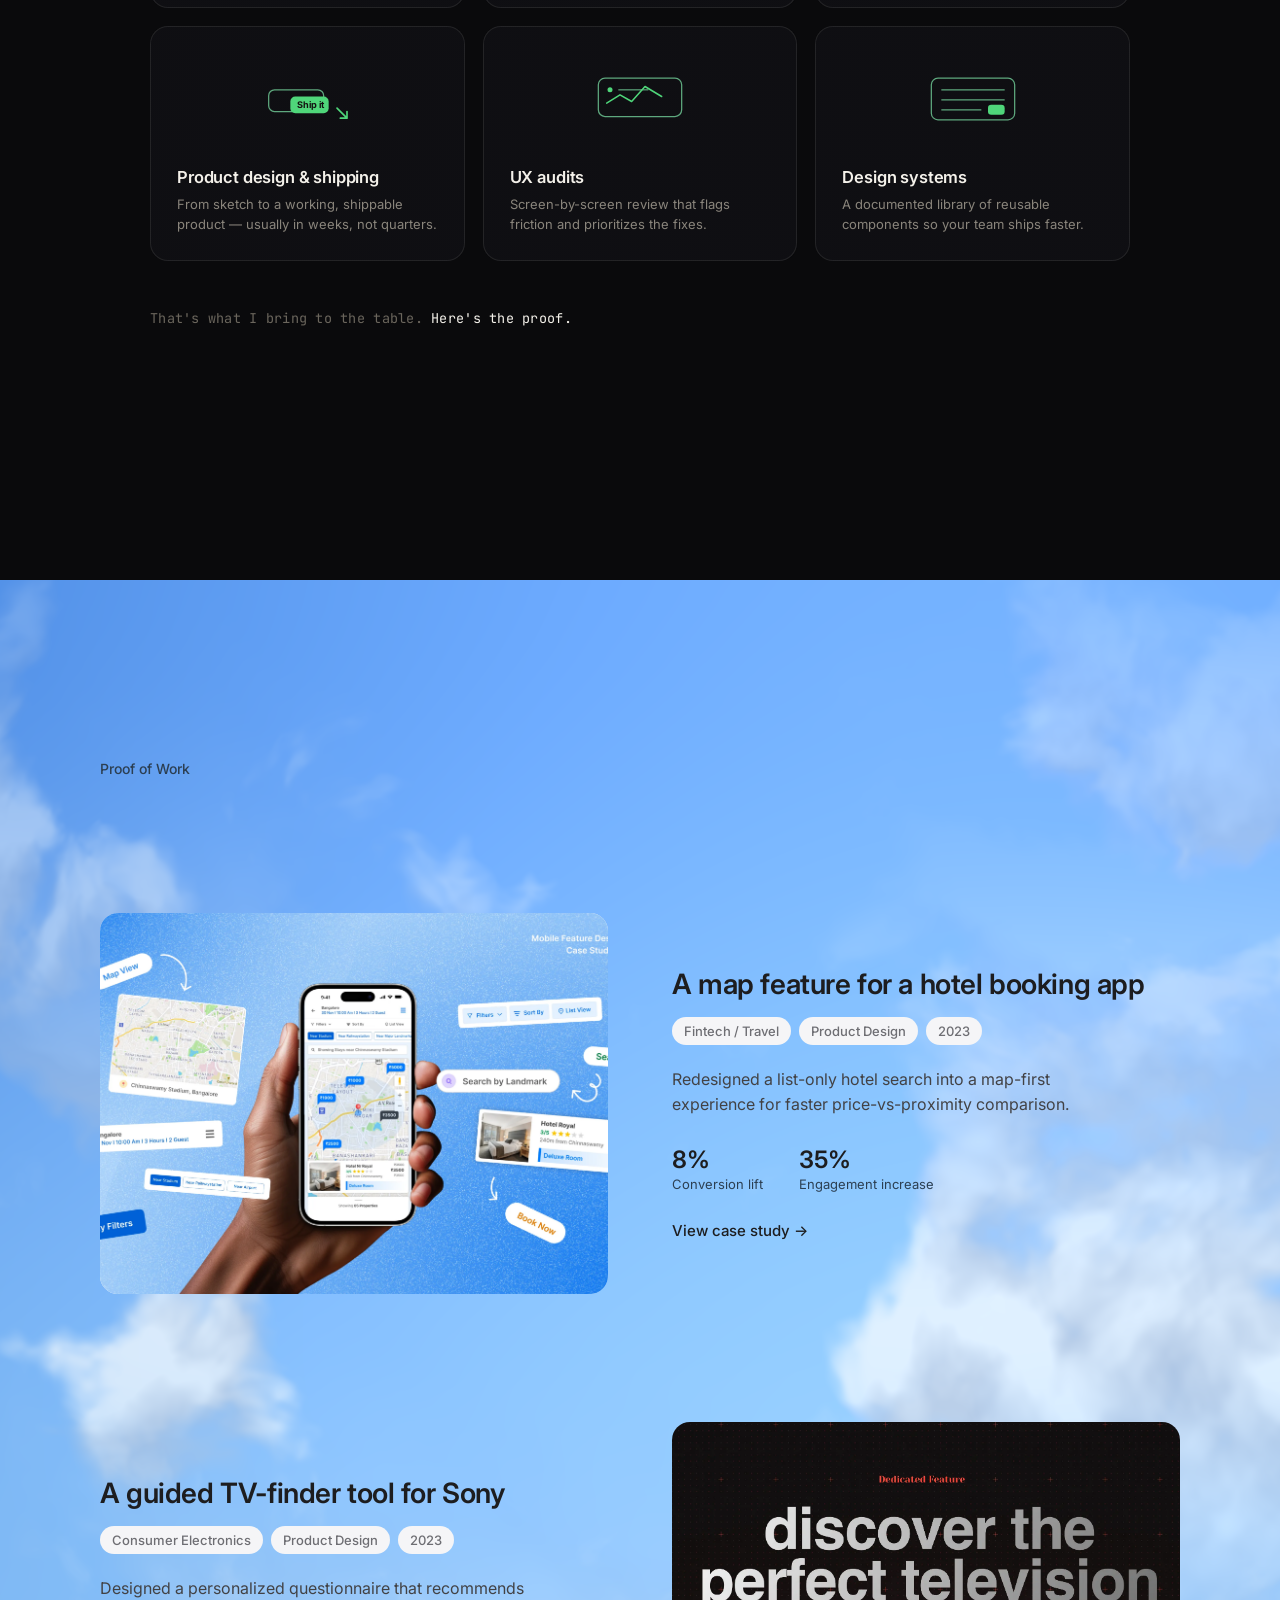
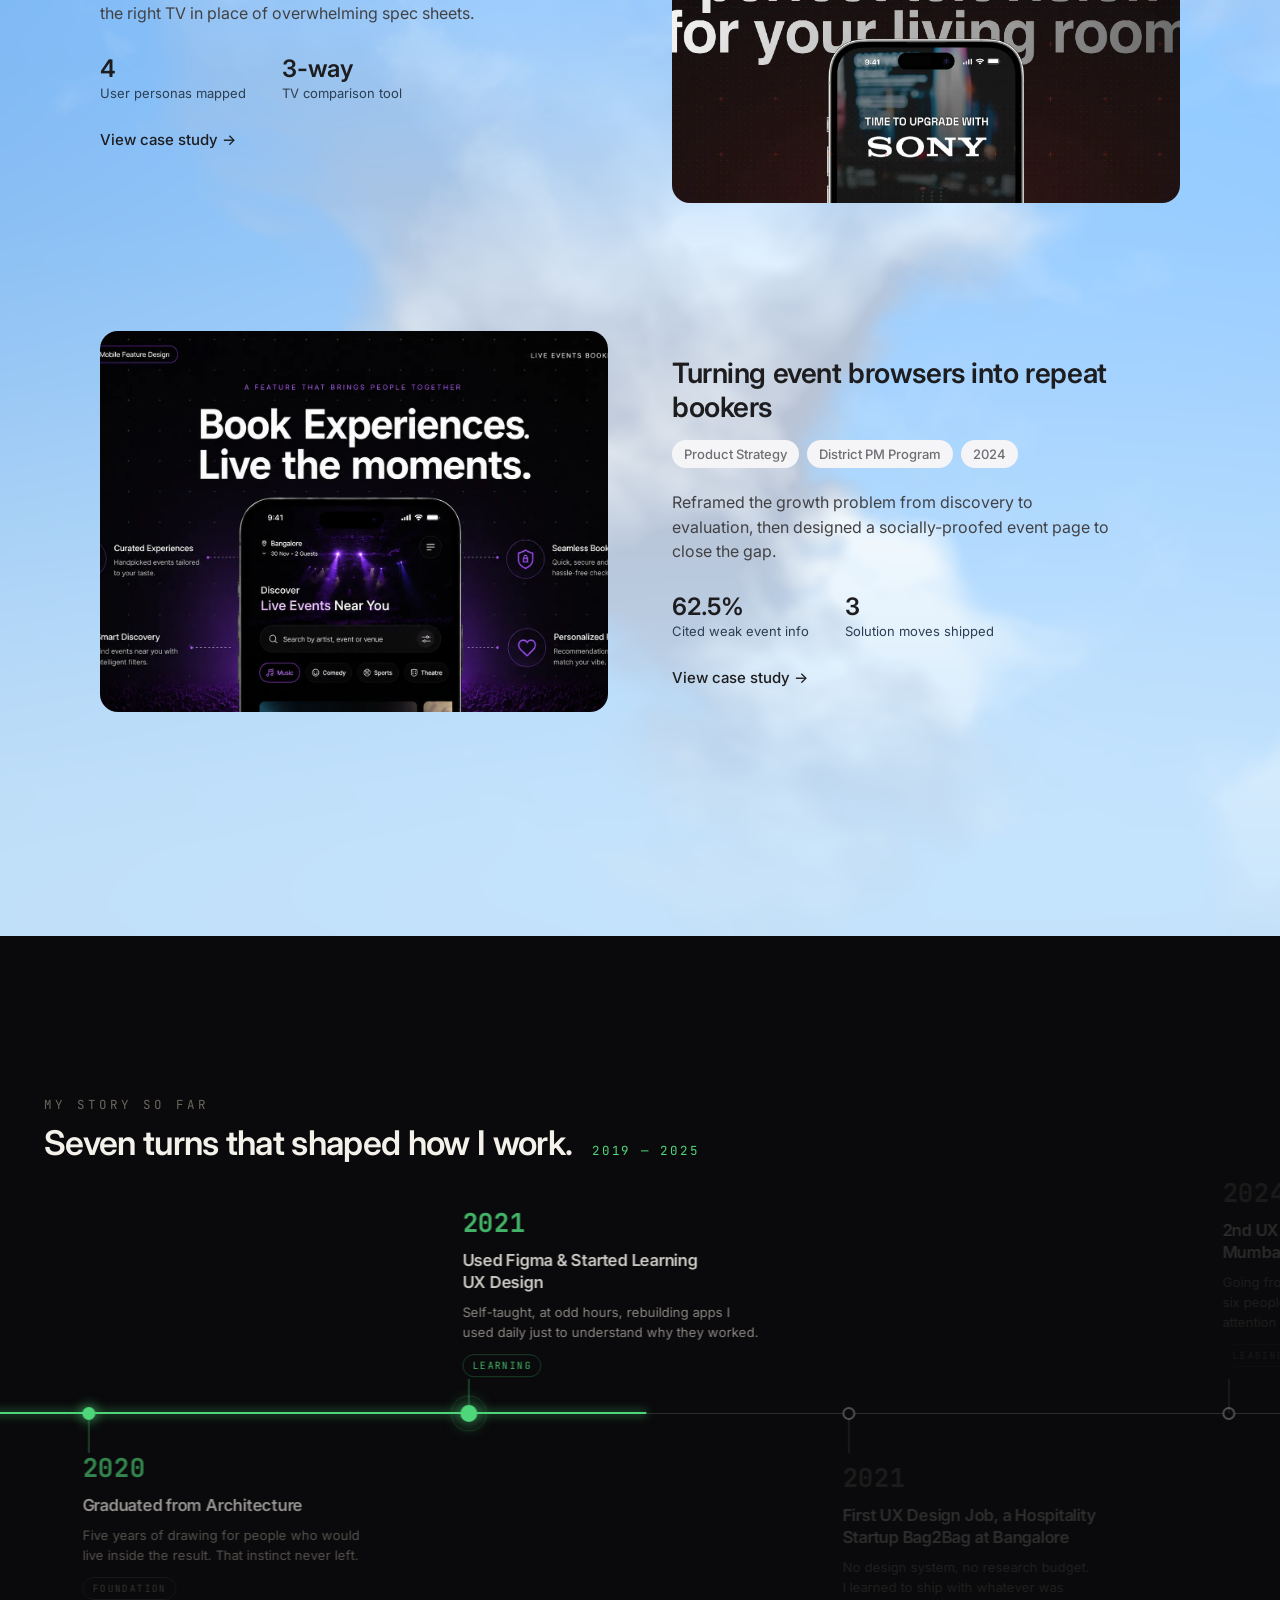
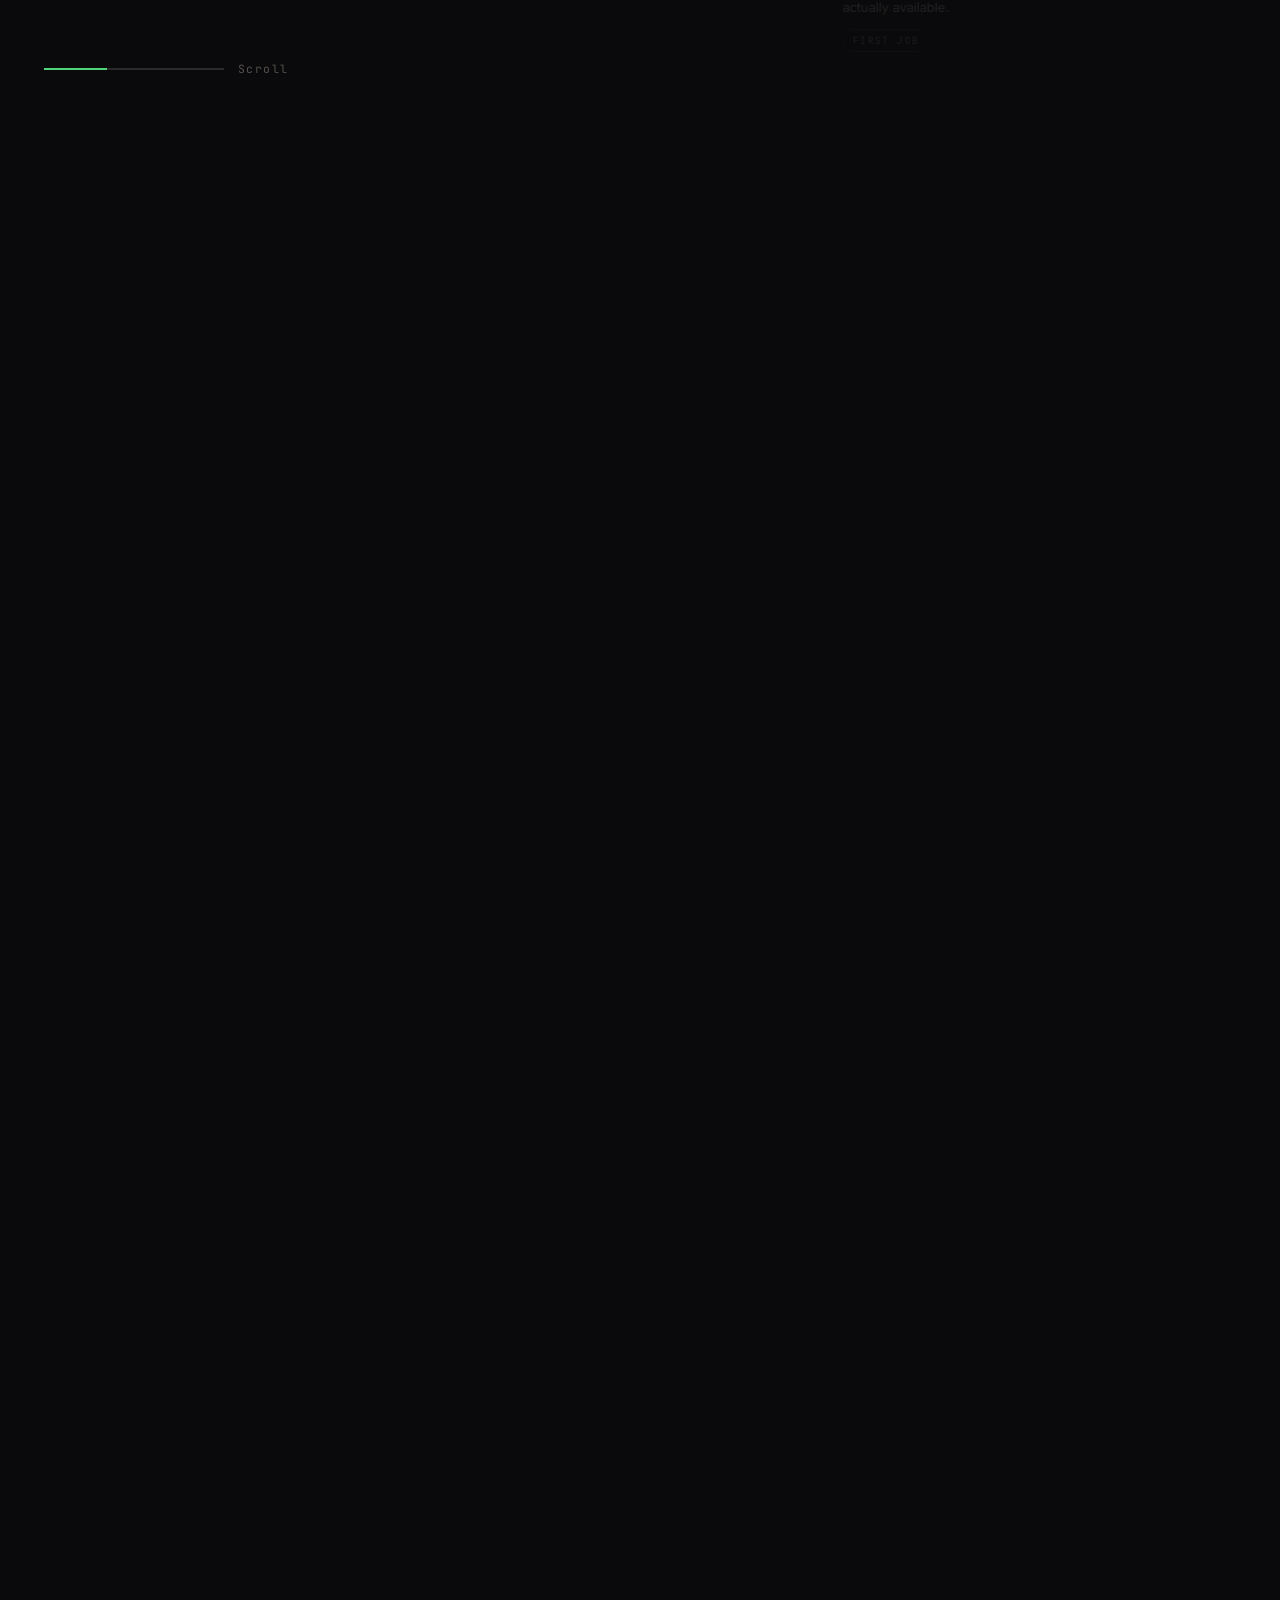
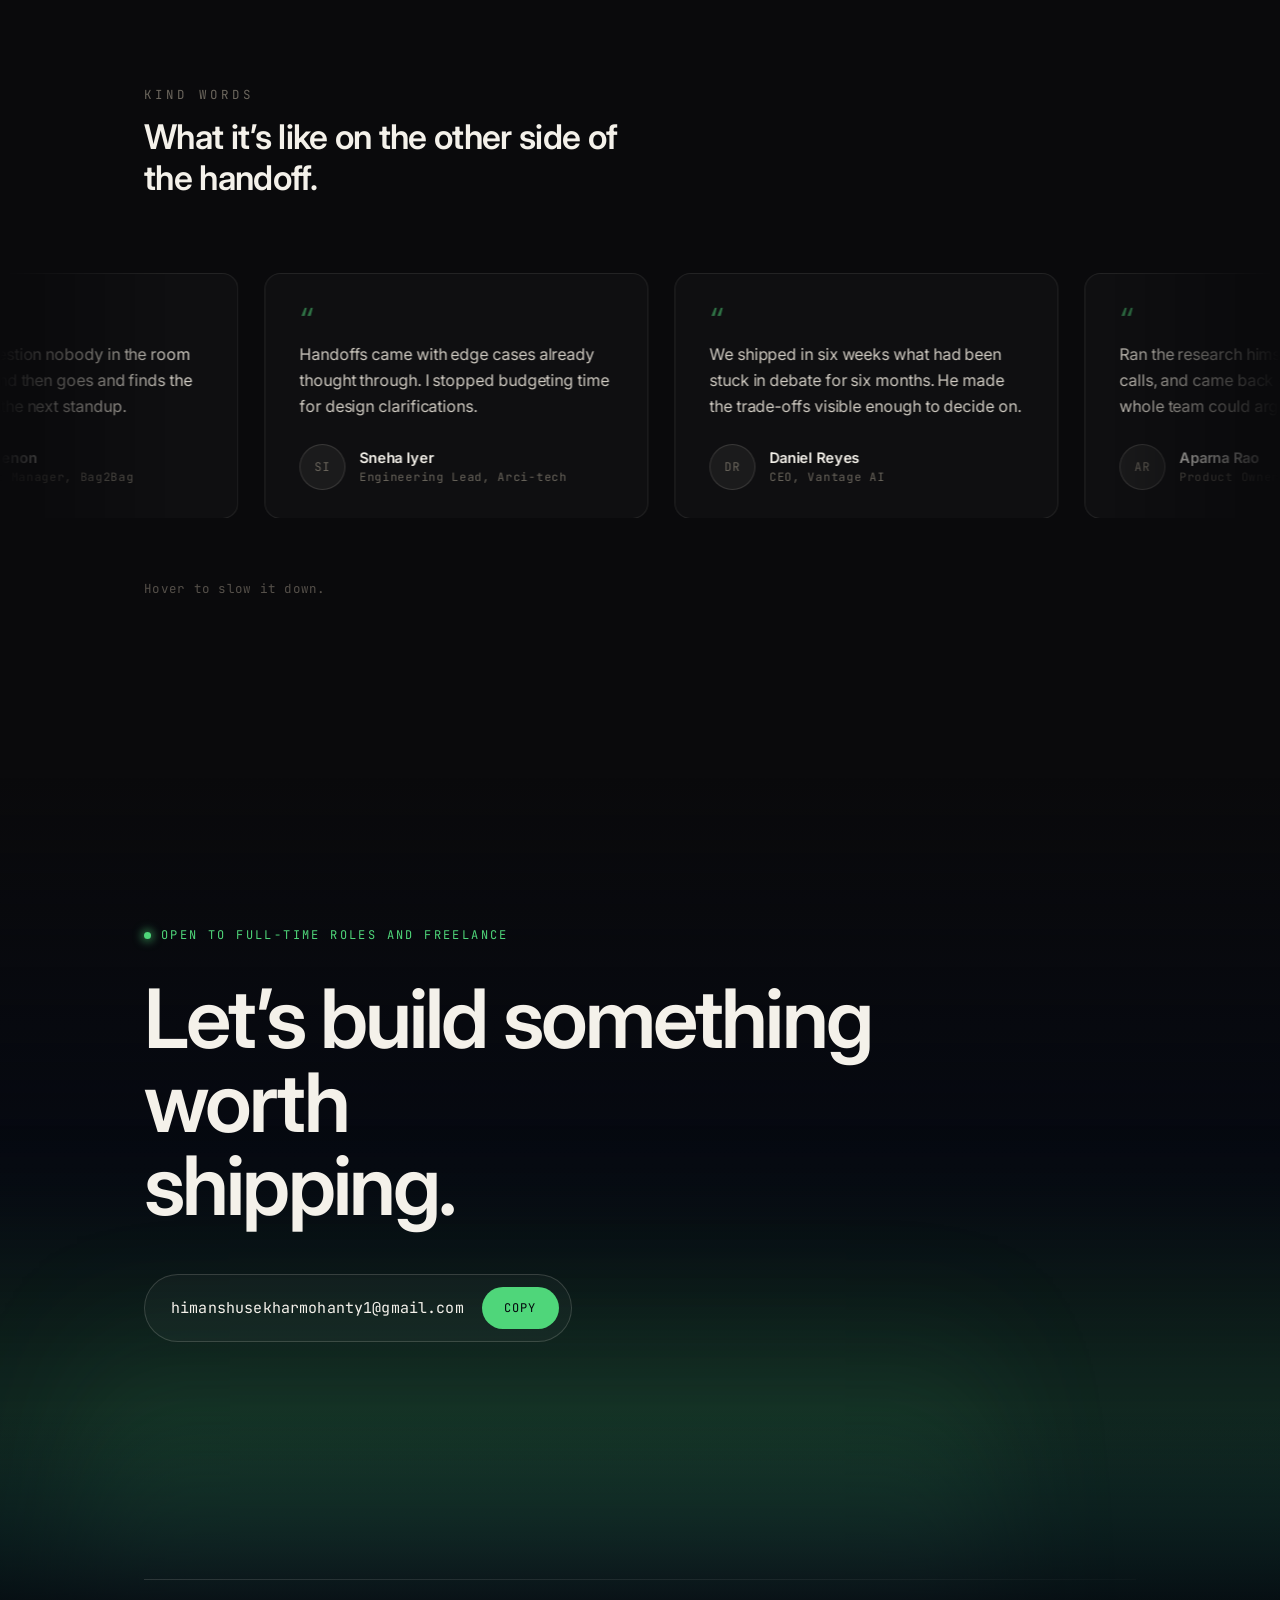
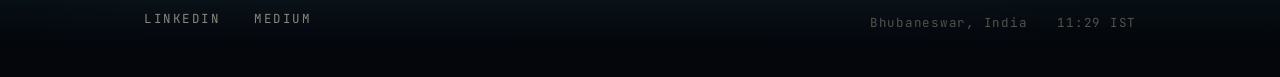
==== commit 50c7f352: "remove light up the sky button, auto-trigger aurora after load Drop the manual CTA entirely and inst" ====
--- a/index.html
+++ b/index.html
@@ -124,10 +124,6 @@
           <span class="hero__break"></span>
           <span class="hero__word hero__word--amp">&amp;</span>
           <span class="hero__word hero__word--experiences">Experiences</span>
-          <button type="button" class="hero__glow-btn" data-glow-btn>
-            <span class="hero__glow-dot" data-glow-dot></span>
-            <span data-glow-label>Light Up the Sky</span>
-          </button>
         </span>
       </h1>
     </div>
--- a/css/sections/hero.css
+++ b/css/sections/hero.css
@@ -353,54 +353,6 @@
   transform: scale(1) rotate(0deg);
 }
 
-.hero__glow-btn {
-  display: inline-flex;
-  align-items: center;
-  gap: 8px;
-  margin-left: 0.2em;
-  padding: 8px 16px;
-  background: rgba(244, 241, 234, 0.06);
-  border: 1px solid rgba(244, 241, 234, 0.28);
-  border-radius: 30px;
-  color: var(--color-text);
-  font-family: var(--font-mono);
-  font-size: 0.32em;
-  font-weight: 500;
-  letter-spacing: 0.06em;
-  text-transform: uppercase;
-  white-space: nowrap;
-  cursor: pointer;
-  backdrop-filter: blur(6px);
-  box-shadow: inset 0 0 0 0 rgba(79, 214, 122, 0);
-  transition: background 0.5s ease, box-shadow 0.6s ease, border-color 0.6s ease;
-  vertical-align: middle;
-}
-
-.hero__glow-btn:hover:not(.is-active) {
-  background: rgba(244, 241, 234, 0.14);
-  border-color: rgba(79, 214, 122, 0.6);
-  box-shadow: inset 0 0 12px 1px rgba(79, 214, 122, 0.07);
-}
-
-.hero__glow-btn.is-active {
-  cursor: default;
-  opacity: 0.75;
-  pointer-events: none;
-}
-
-.hero__glow-dot {
-  width: 6px;
-  height: 6px;
-  border-radius: 50%;
-  background: var(--color-accent);
-  display: inline-block;
-  box-shadow: 0 0 8px 2px rgba(79, 214, 122, 0.7);
-}
-
-.hero__glow-btn.is-active .hero__glow-dot {
-  display: none;
-}
-
 /* Scroll indicator */
 
 .hero__scroll {
@@ -513,9 +465,4 @@
     font-size: 12px;
     letter-spacing: 0.16em;
   }
-
-  .hero__glow-btn {
-    font-size: 0.36em;
-    padding: 7px 13px;
-  }
-}
+}
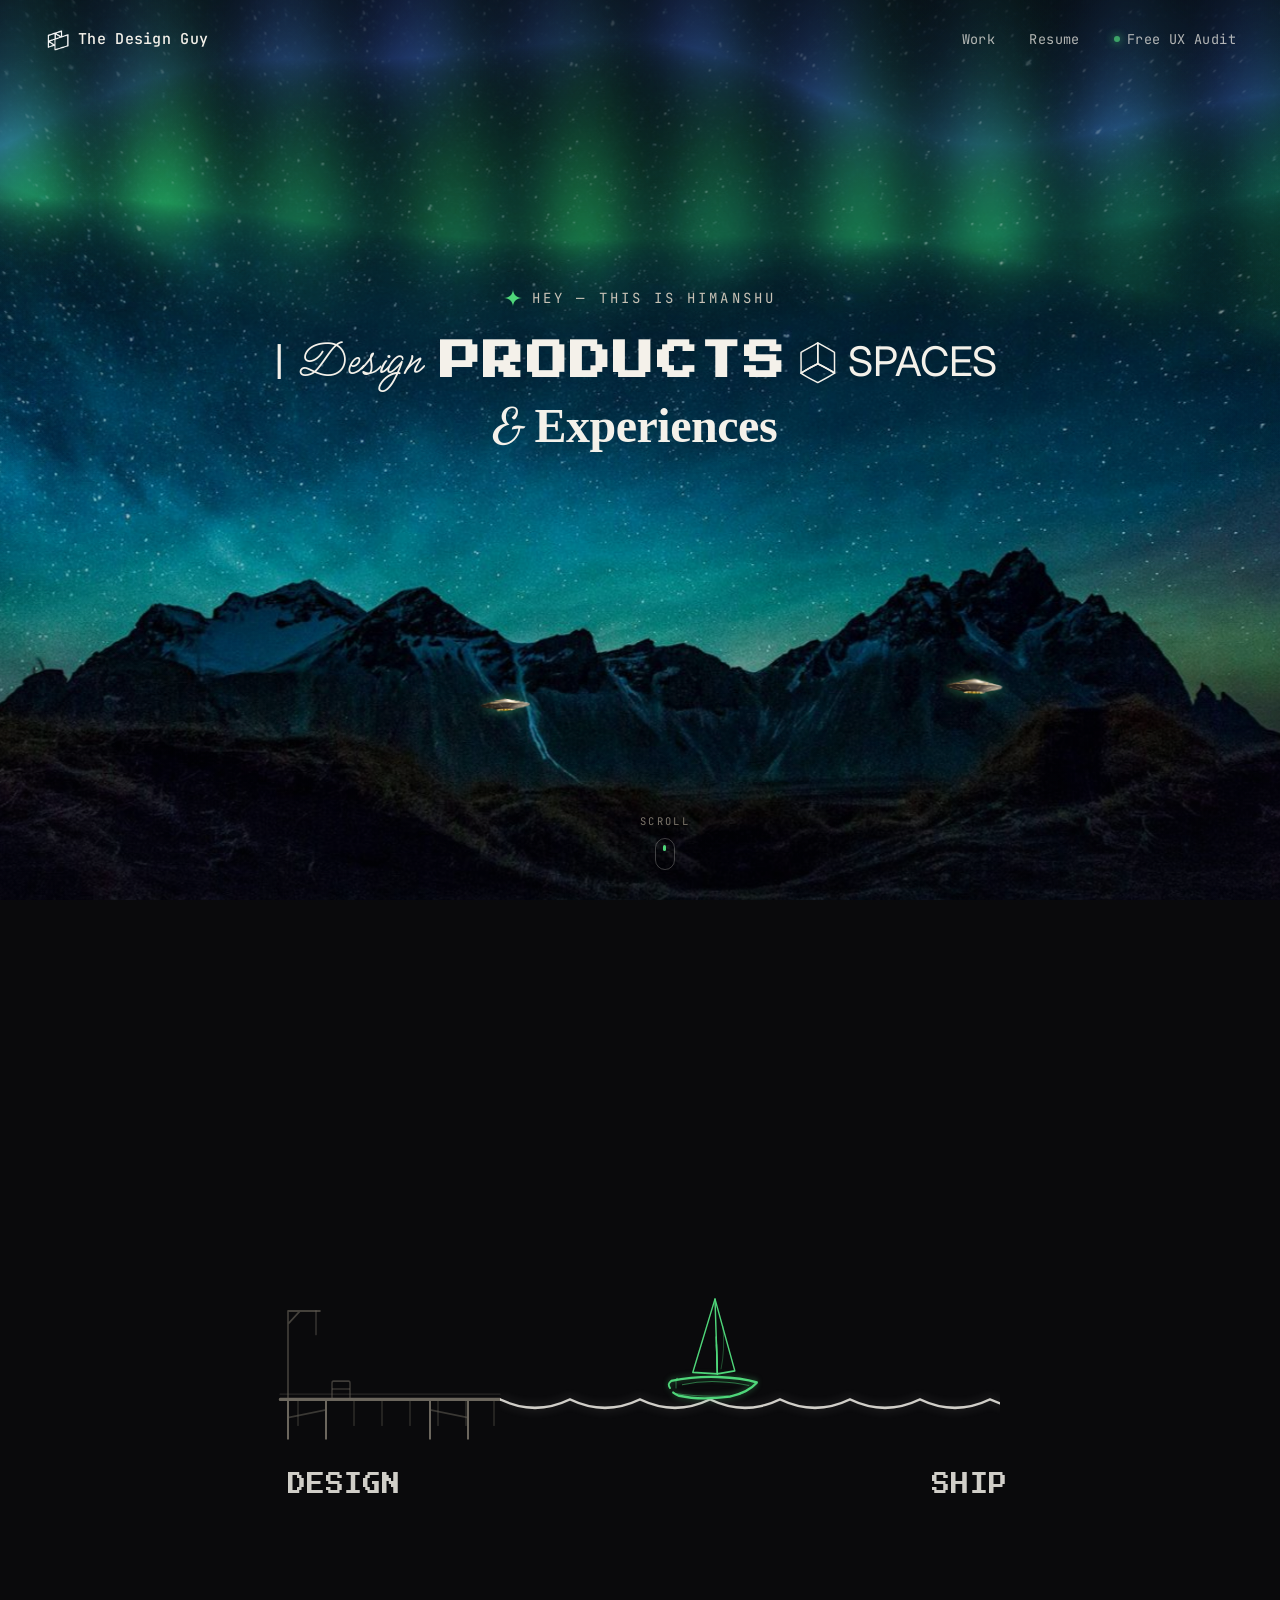
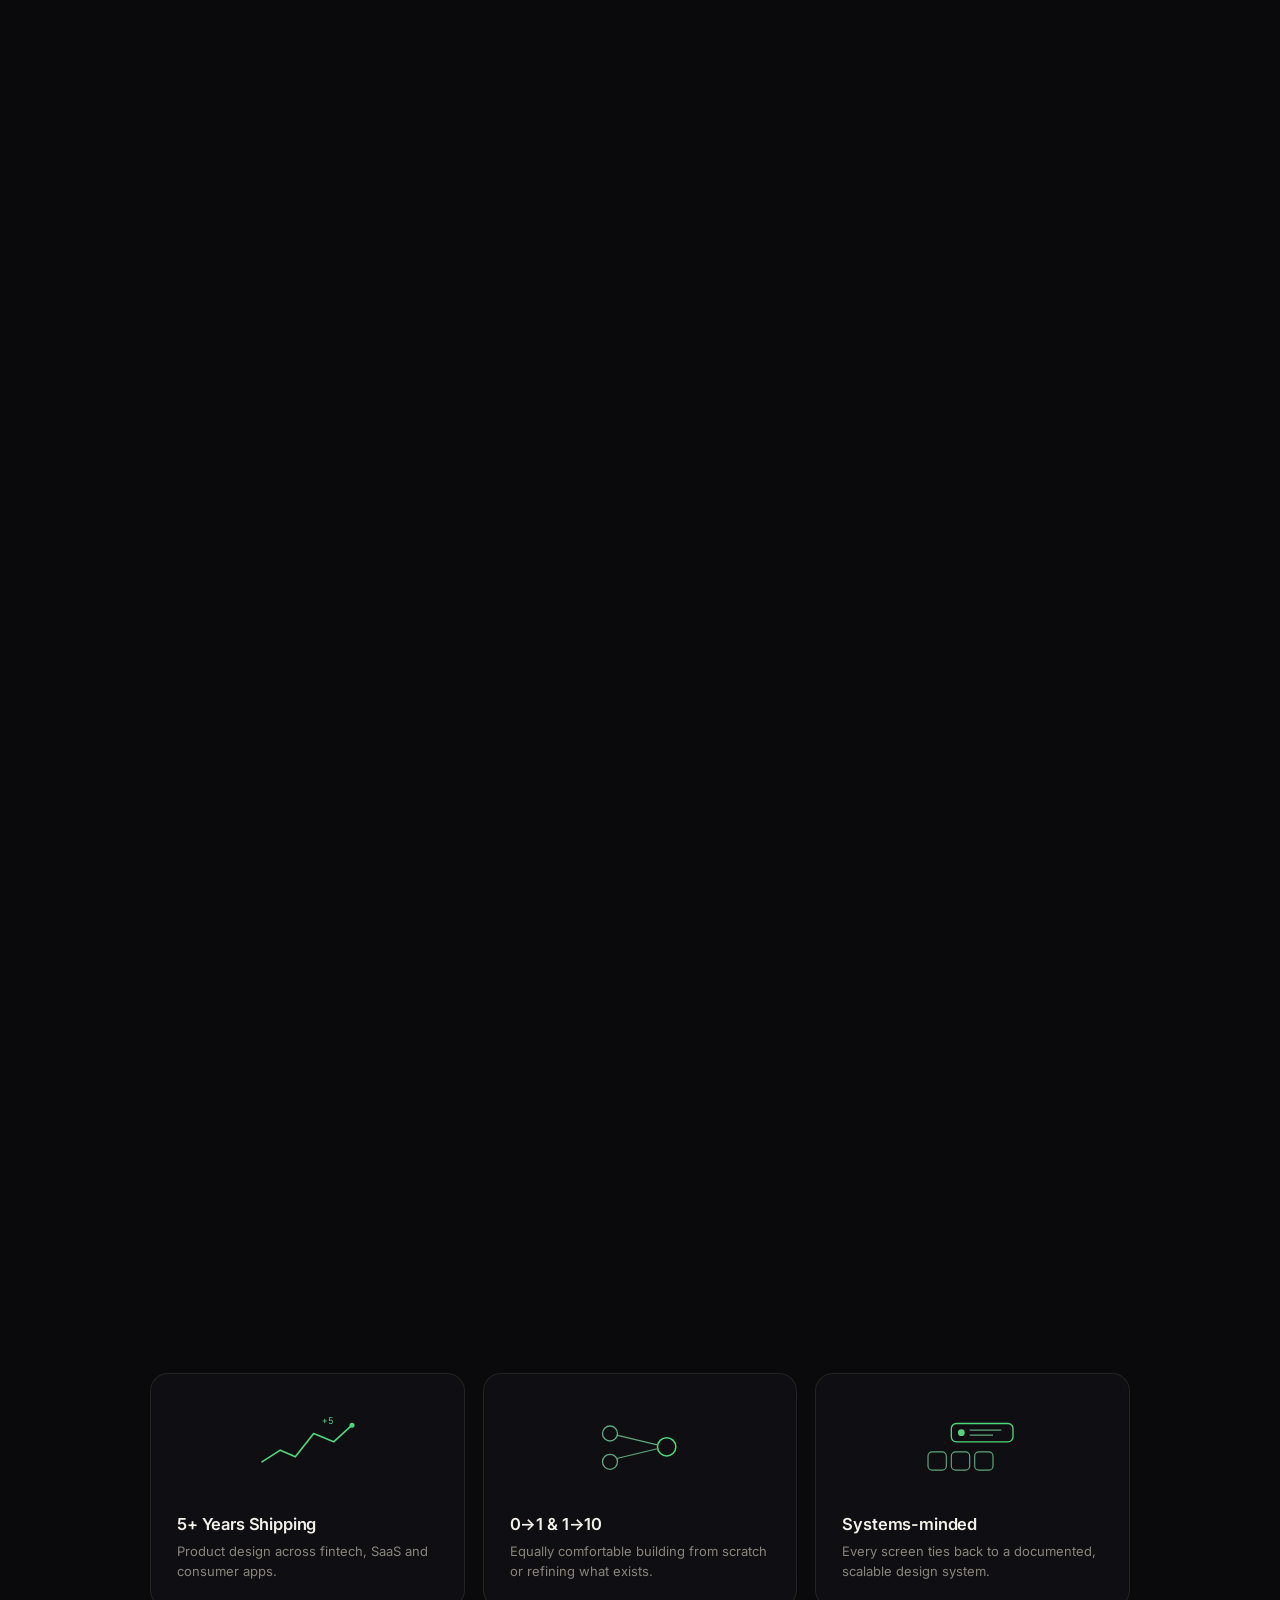
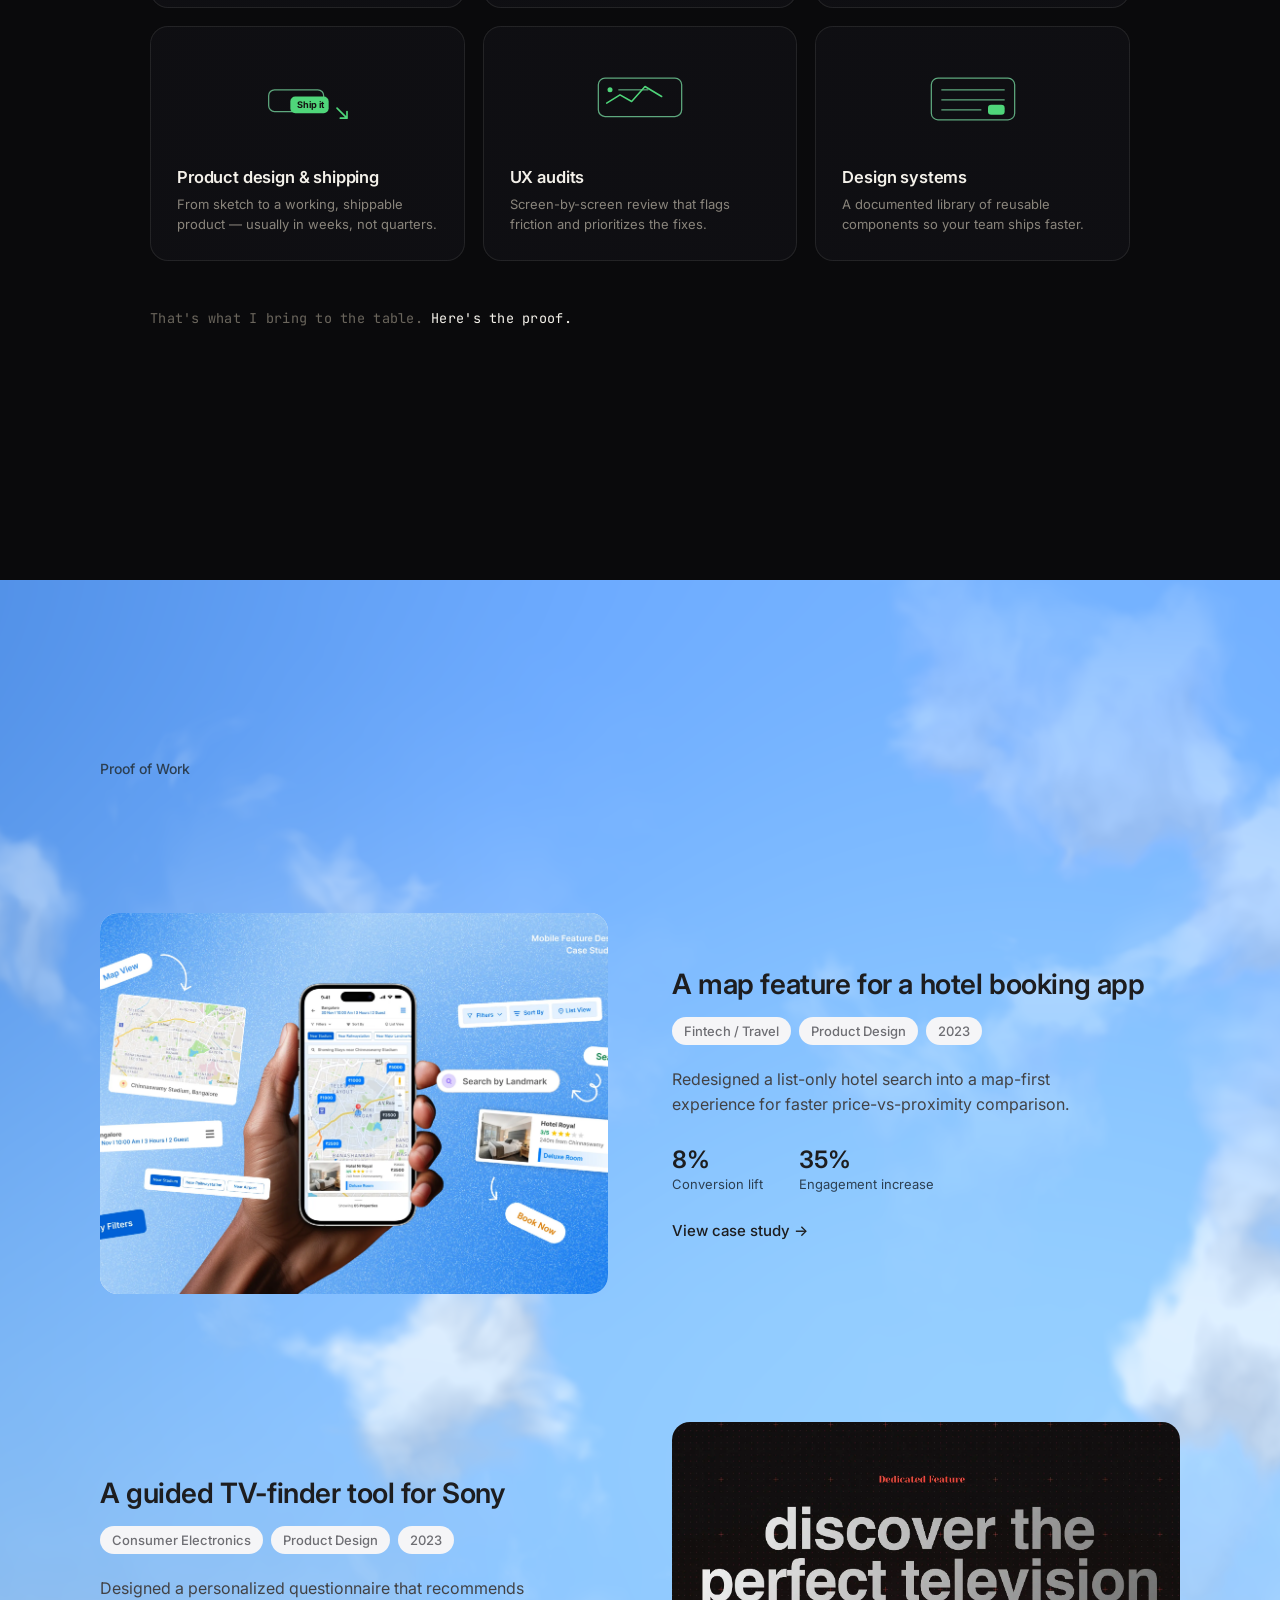
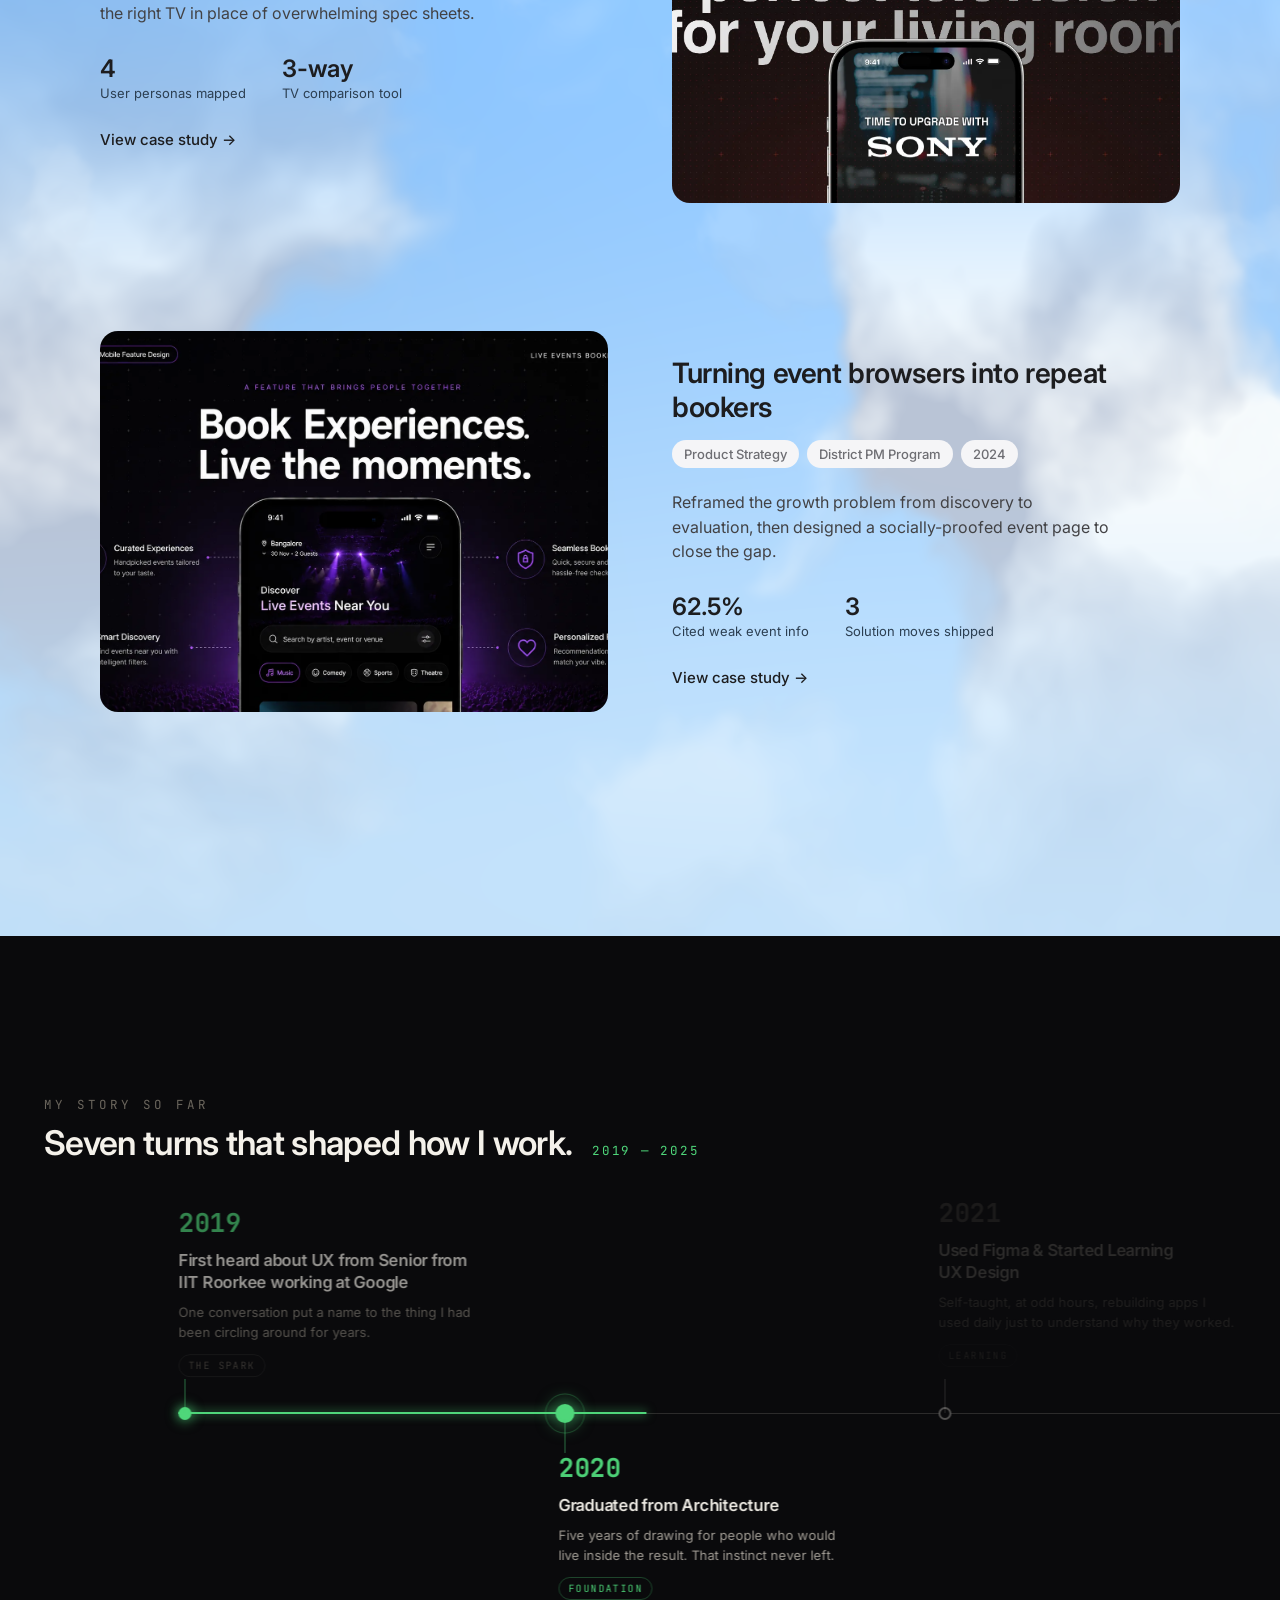
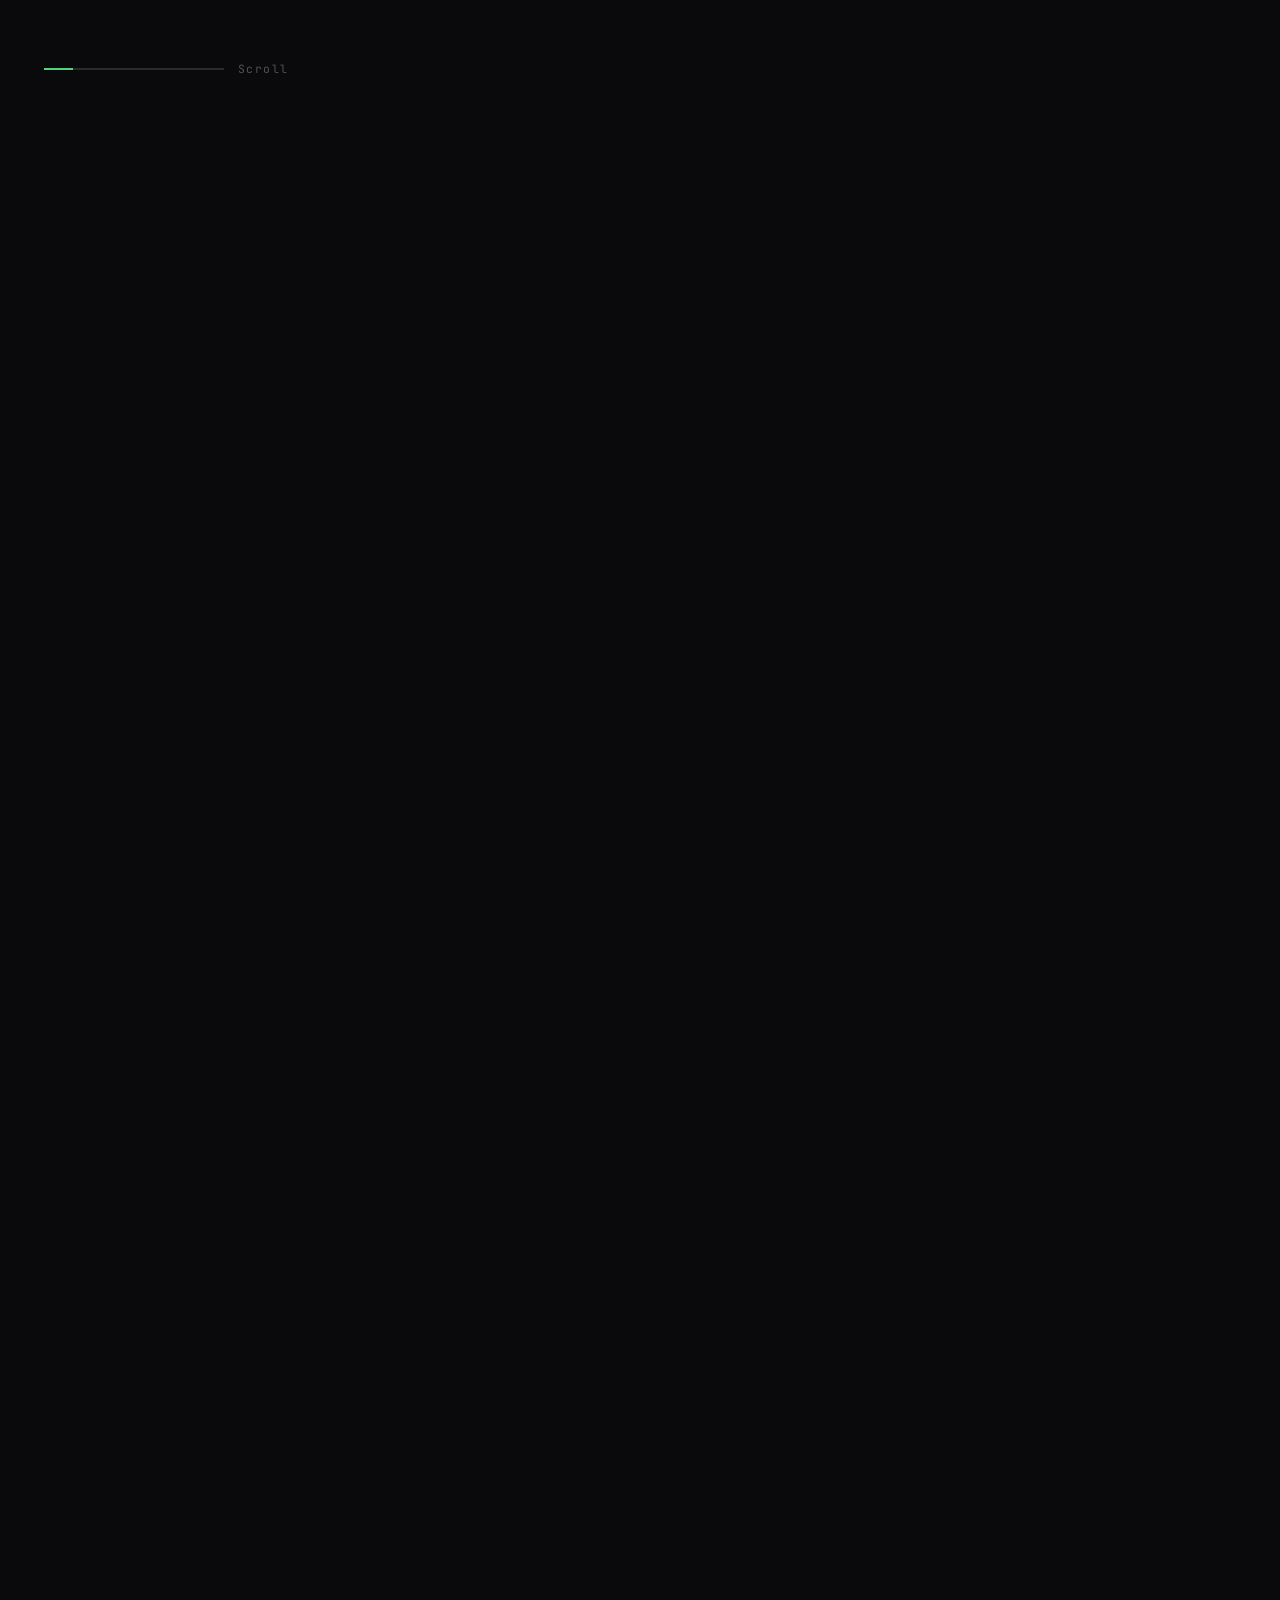
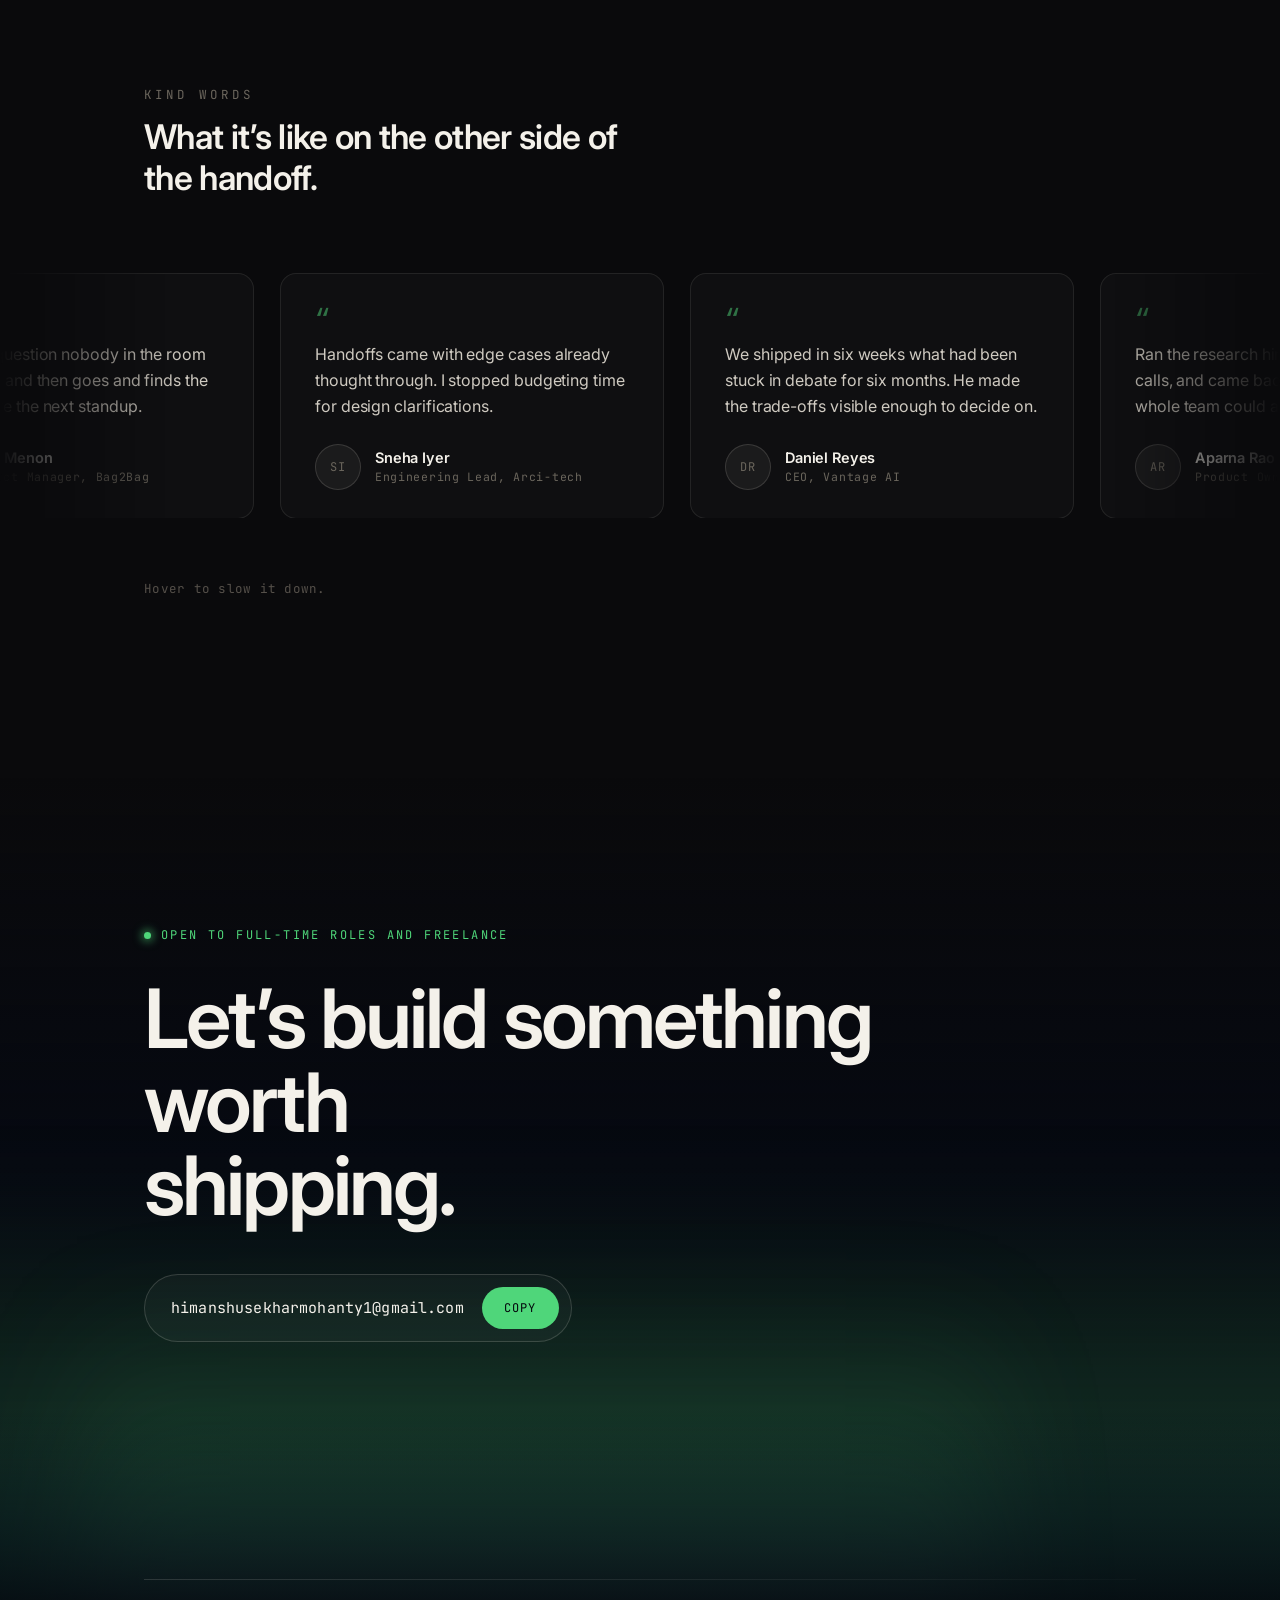
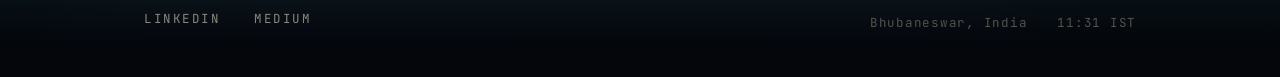
==== commit 3ea9386c: "rename nav logo to The Design Guy, swap dot for nav icon Co-Authored-By: Claude Sonnet 5 <noreply@an" ====
--- a/index.html
+++ b/index.html
@@ -75,7 +75,7 @@
     </div>
 
     <nav class="hero__nav">
-      <a href="#" class="hero__logo"><span class="hero__logo-dot"></span>himanshu</a>
+      <a href="#" class="hero__logo"><img src="assets/icons/Nav Icon.png" alt="" class="hero__logo-icon">The Design Guy</a>
       <div class="hero__nav-links">
         <a href="#work" class="hero__nav-link">Work</a>
         <a href="#resume" class="hero__nav-link">Resume</a>
--- a/css/sections/hero.css
+++ b/css/sections/hero.css
@@ -157,11 +157,9 @@
   gap: 7px;
 }
 
-.hero__logo-dot {
-  width: 7px;
-  height: 7px;
-  border-radius: 50%;
-  background: var(--color-text);
+.hero__logo-icon {
+  height: 1.5em;
+  width: auto;
   display: inline-block;
 }
 
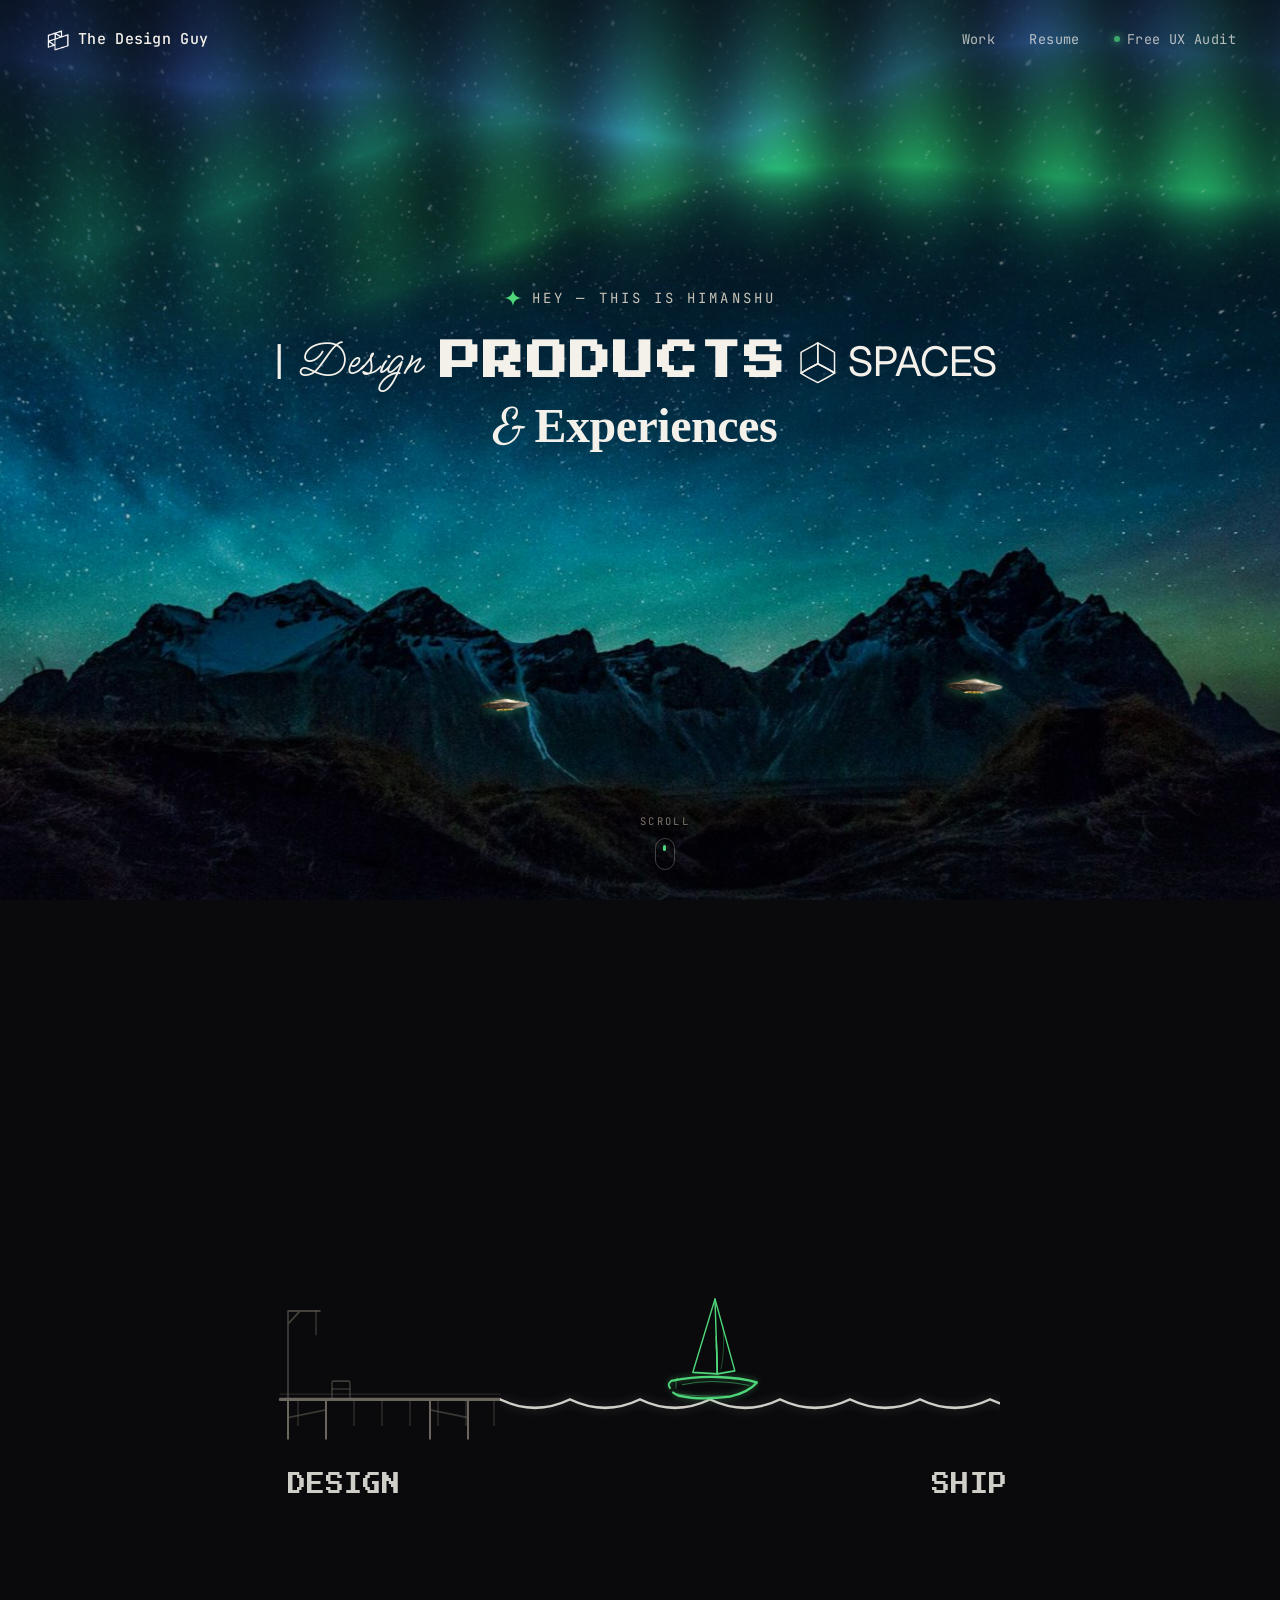
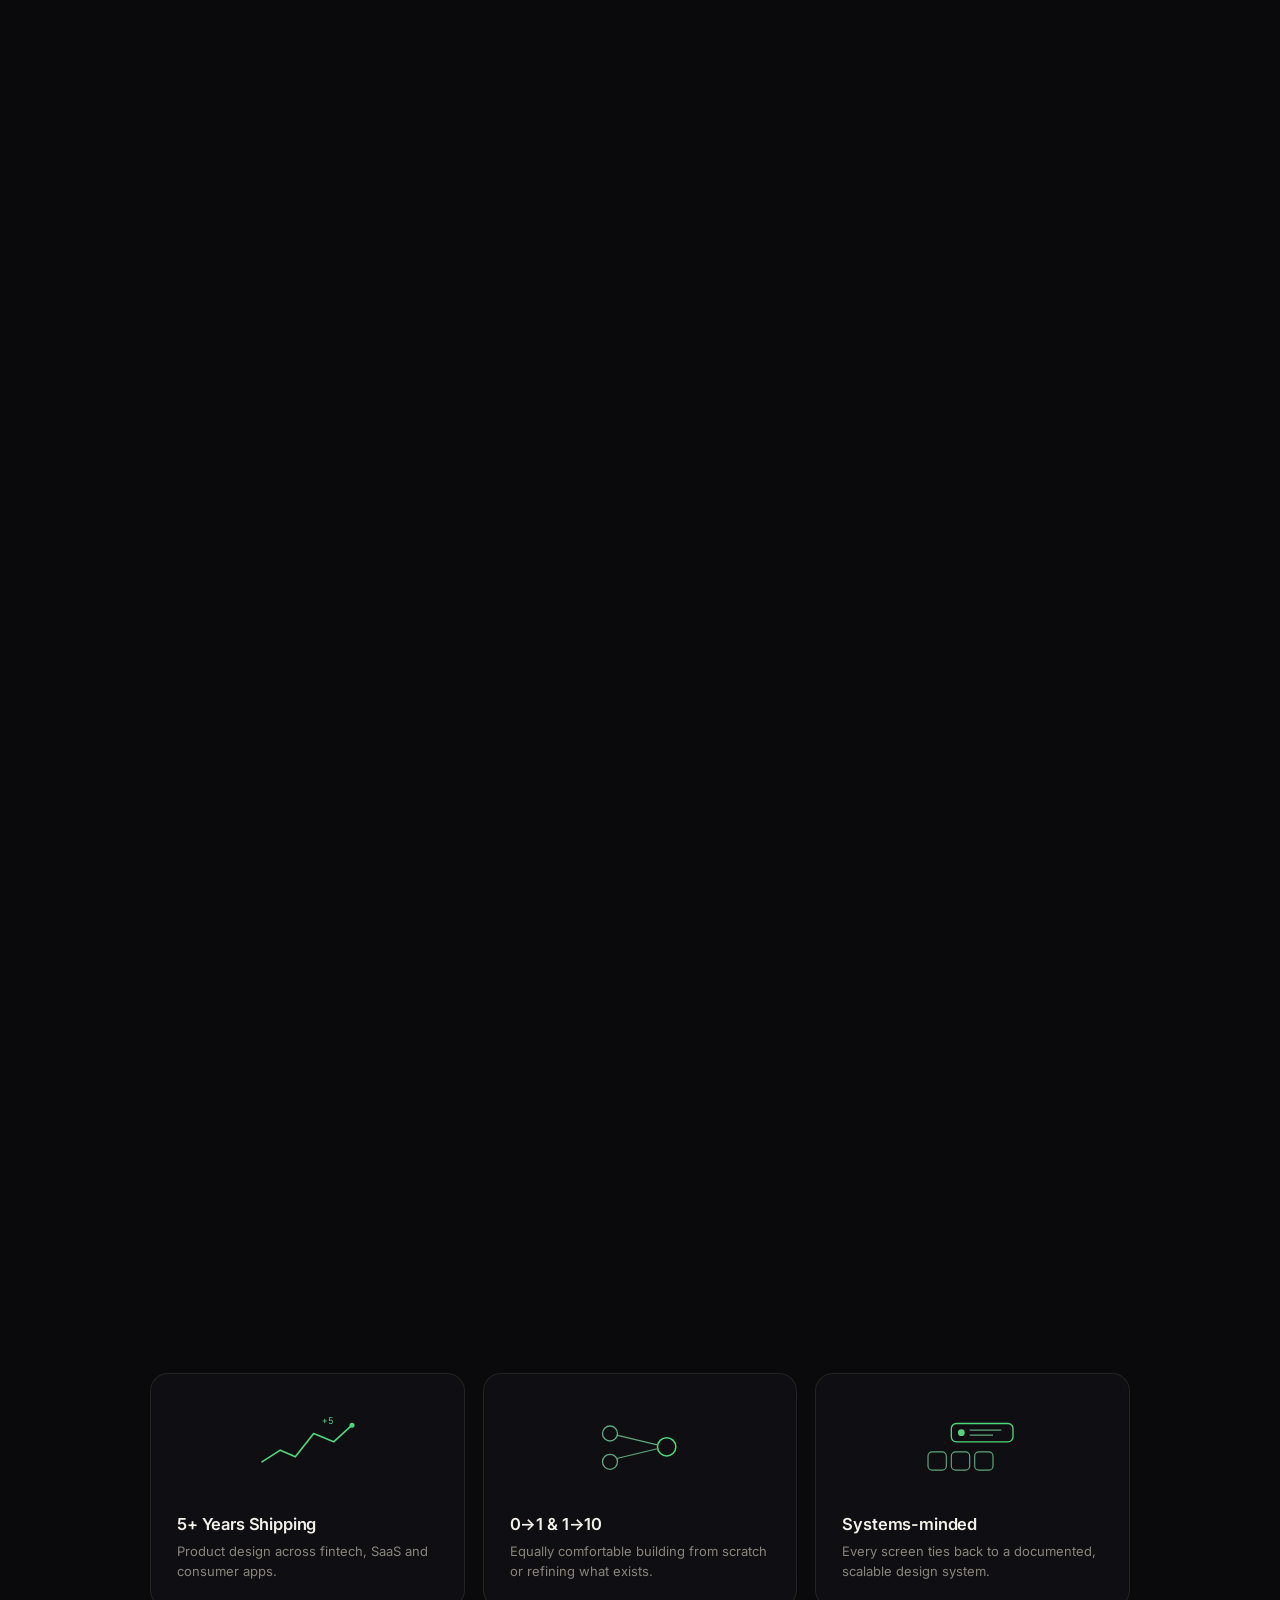
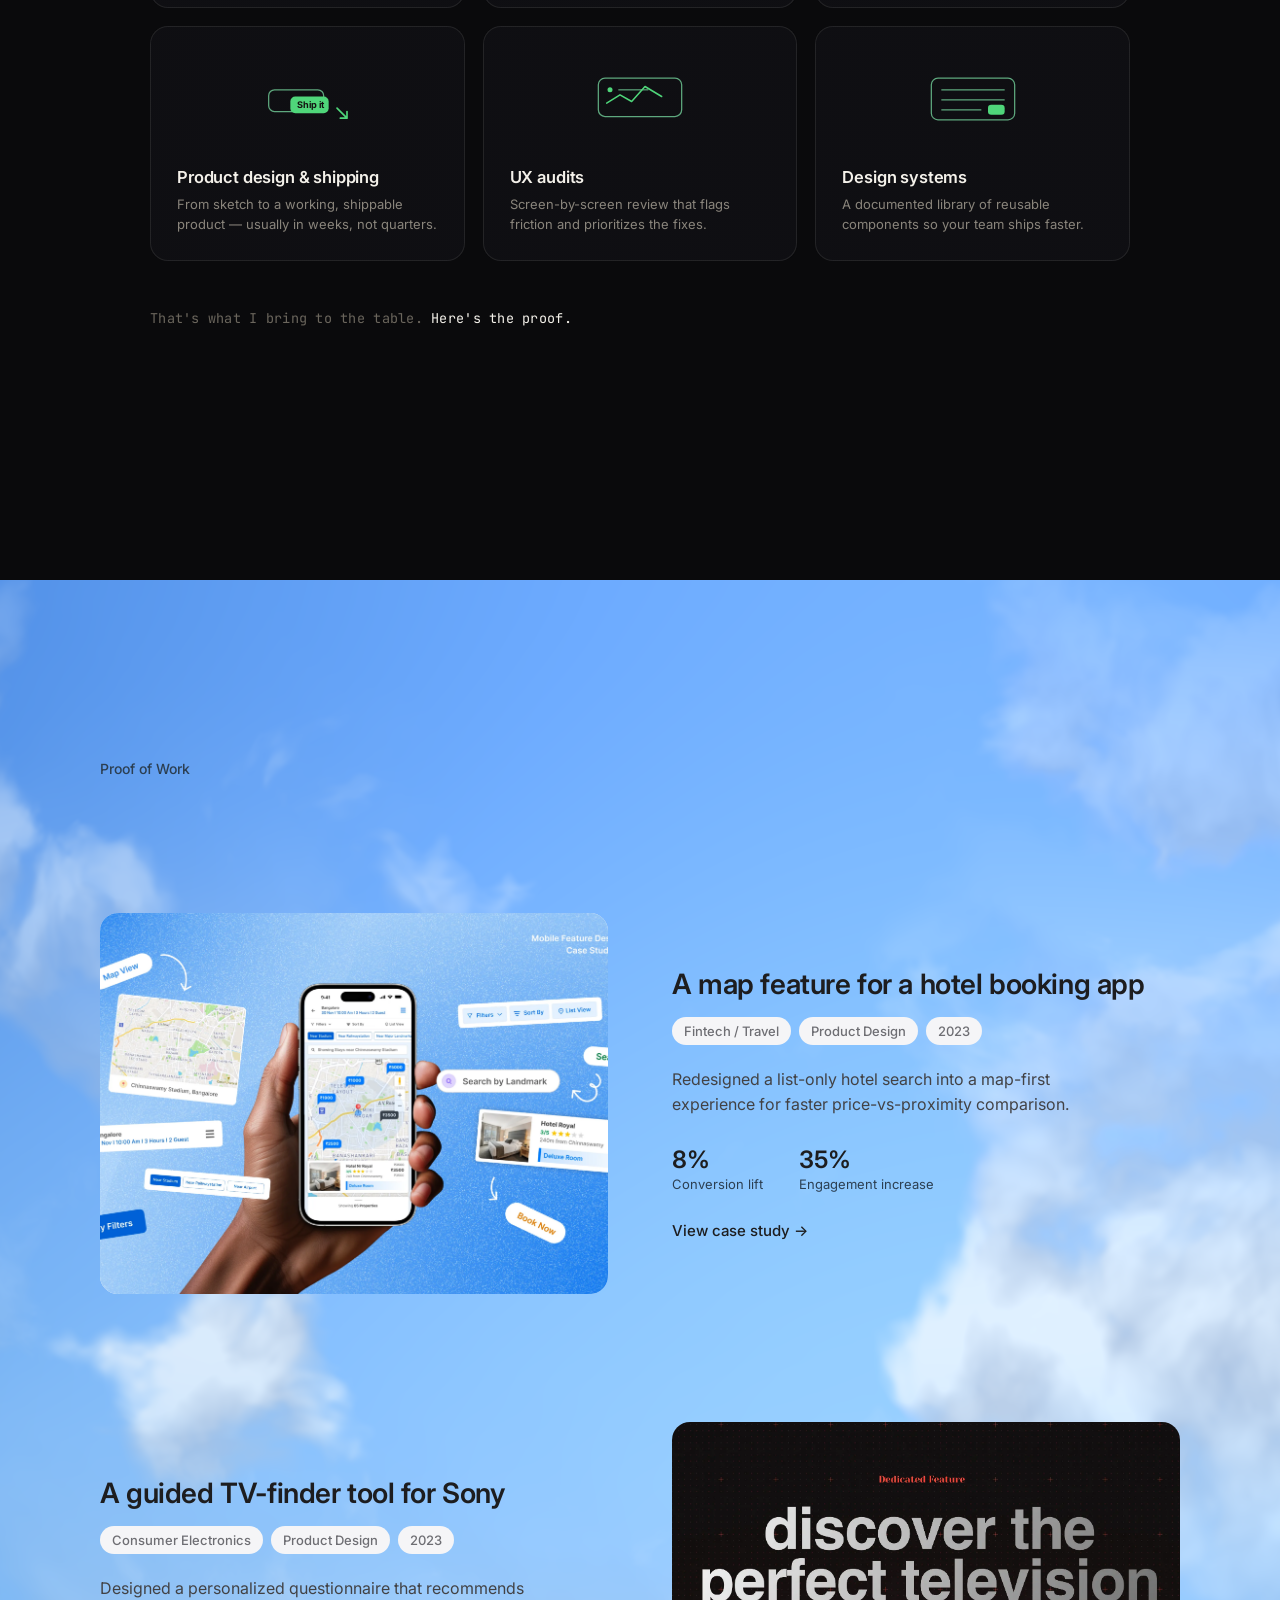
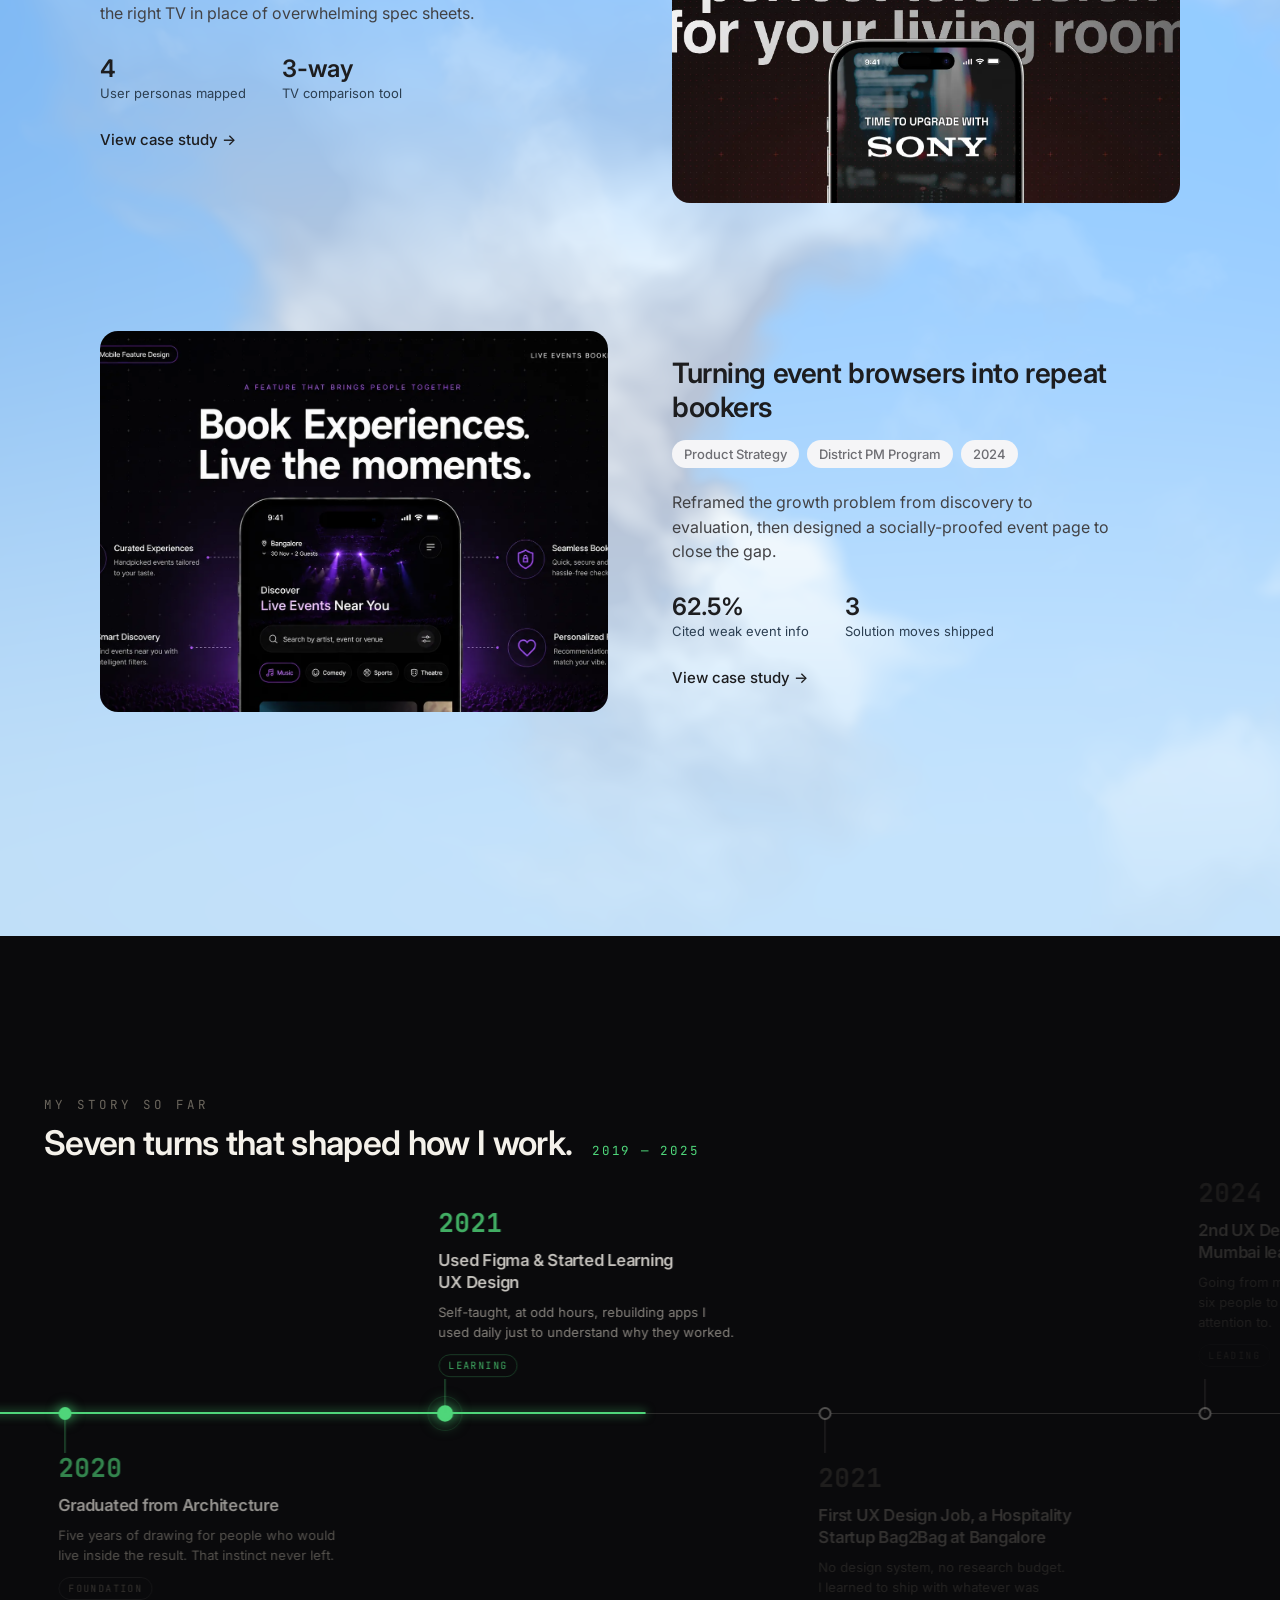
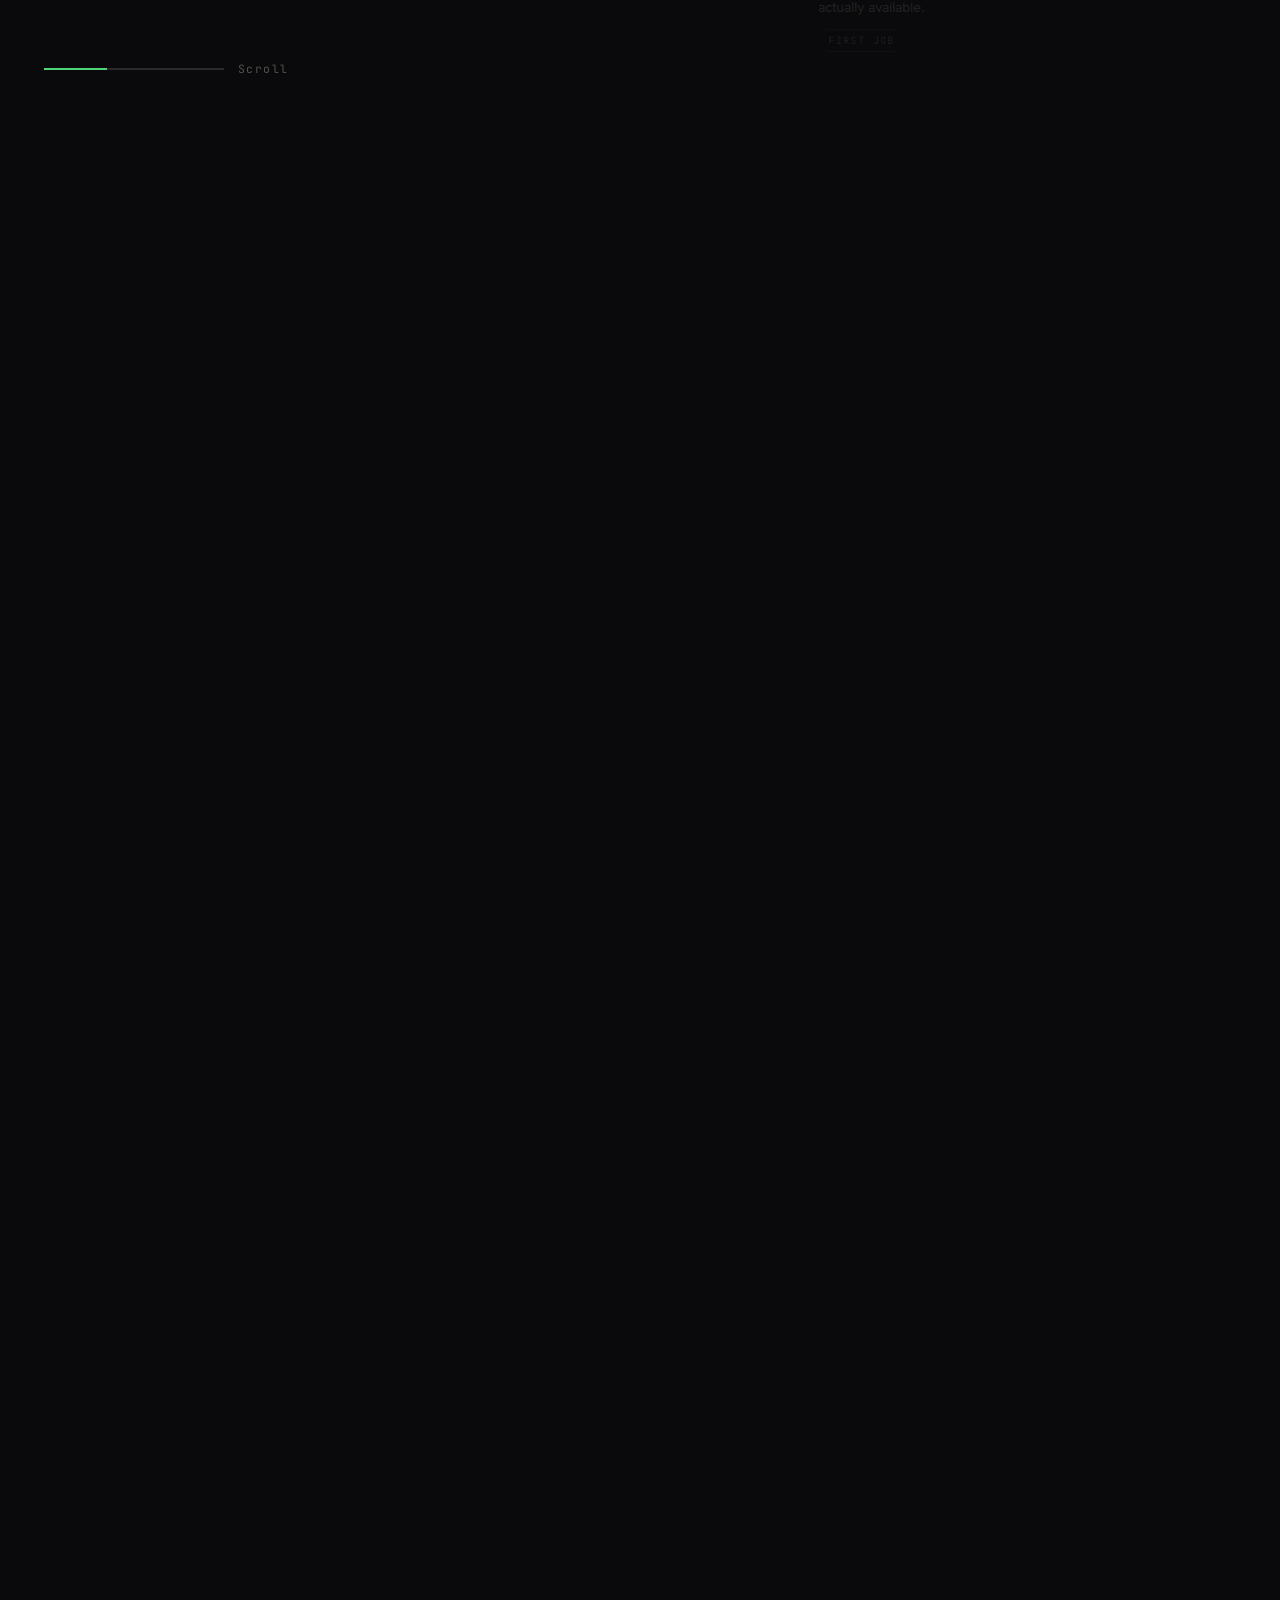
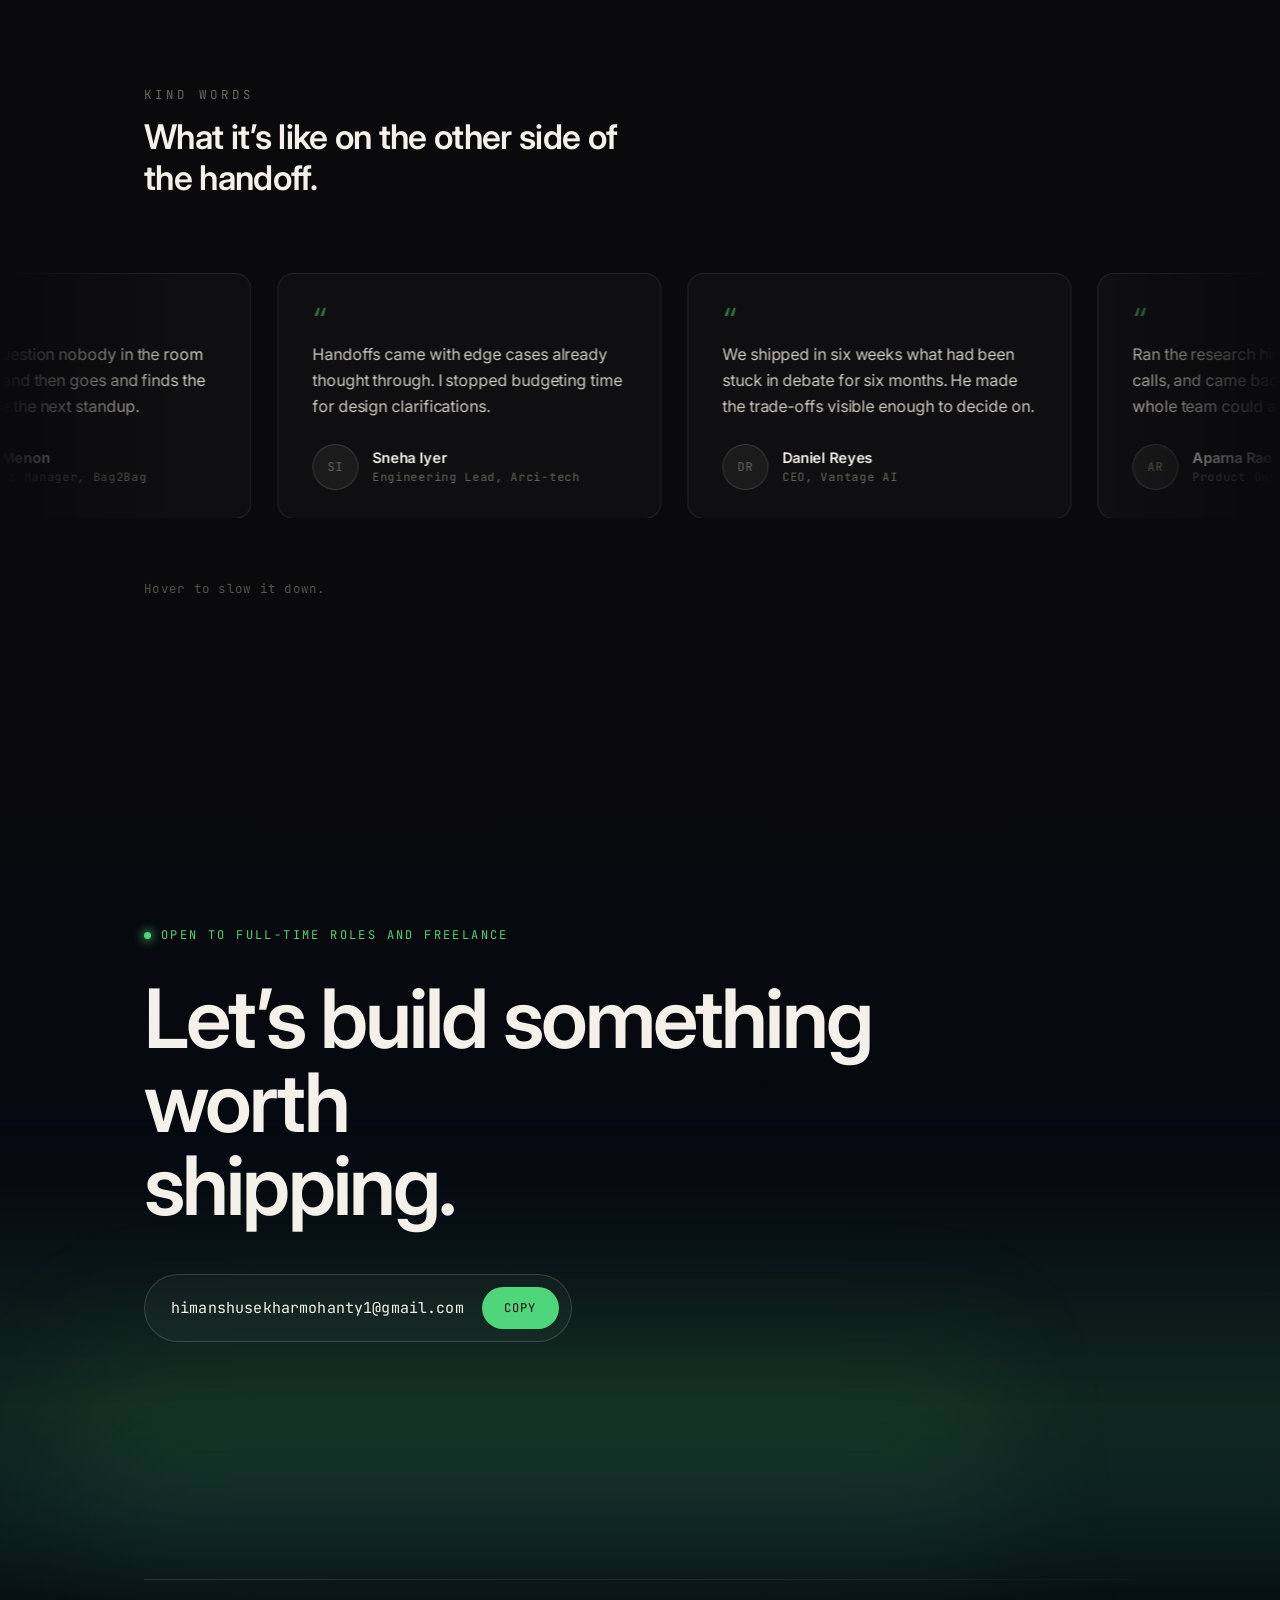
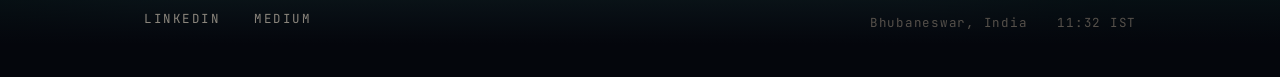
==== commit 318c9dcb: "fix Resume nav link, point to resume PDF in new tab The link previously pointed to a #resume anchor " ====
--- a/index.html
+++ b/index.html
@@ -78,7 +78,7 @@
       <a href="#" class="hero__logo"><img src="assets/icons/Nav Icon.png" alt="" class="hero__logo-icon">The Design Guy</a>
       <div class="hero__nav-links">
         <a href="#work" class="hero__nav-link">Work</a>
-        <a href="#resume" class="hero__nav-link">Resume</a>
+        <a href="assets/icons/resume26.pdf" target="_blank" rel="noopener" class="hero__nav-link">Resume</a>
         <a href="coming-soon.html" target="_blank" rel="noopener" class="hero__nav-link hero__nav-link--accent">
           <span class="hero__nav-dot"></span>Free UX Audit
         </a>
